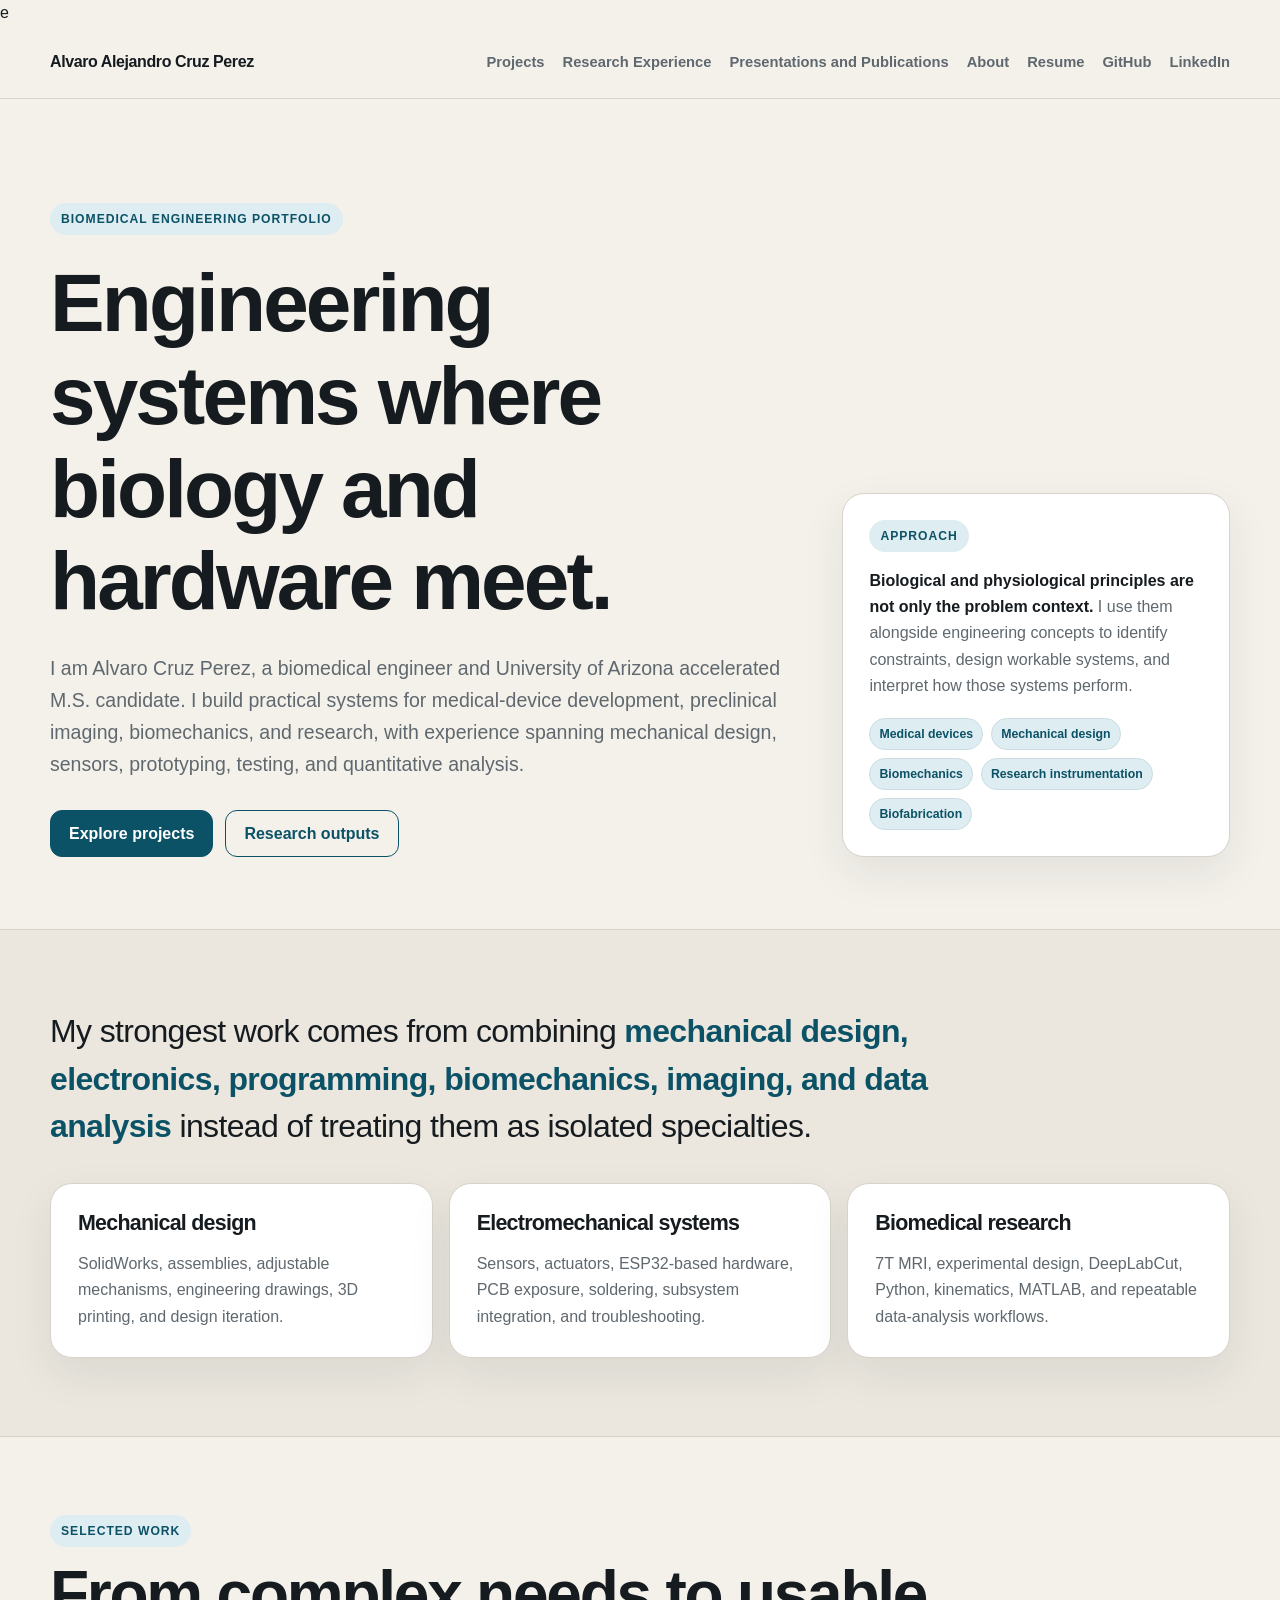
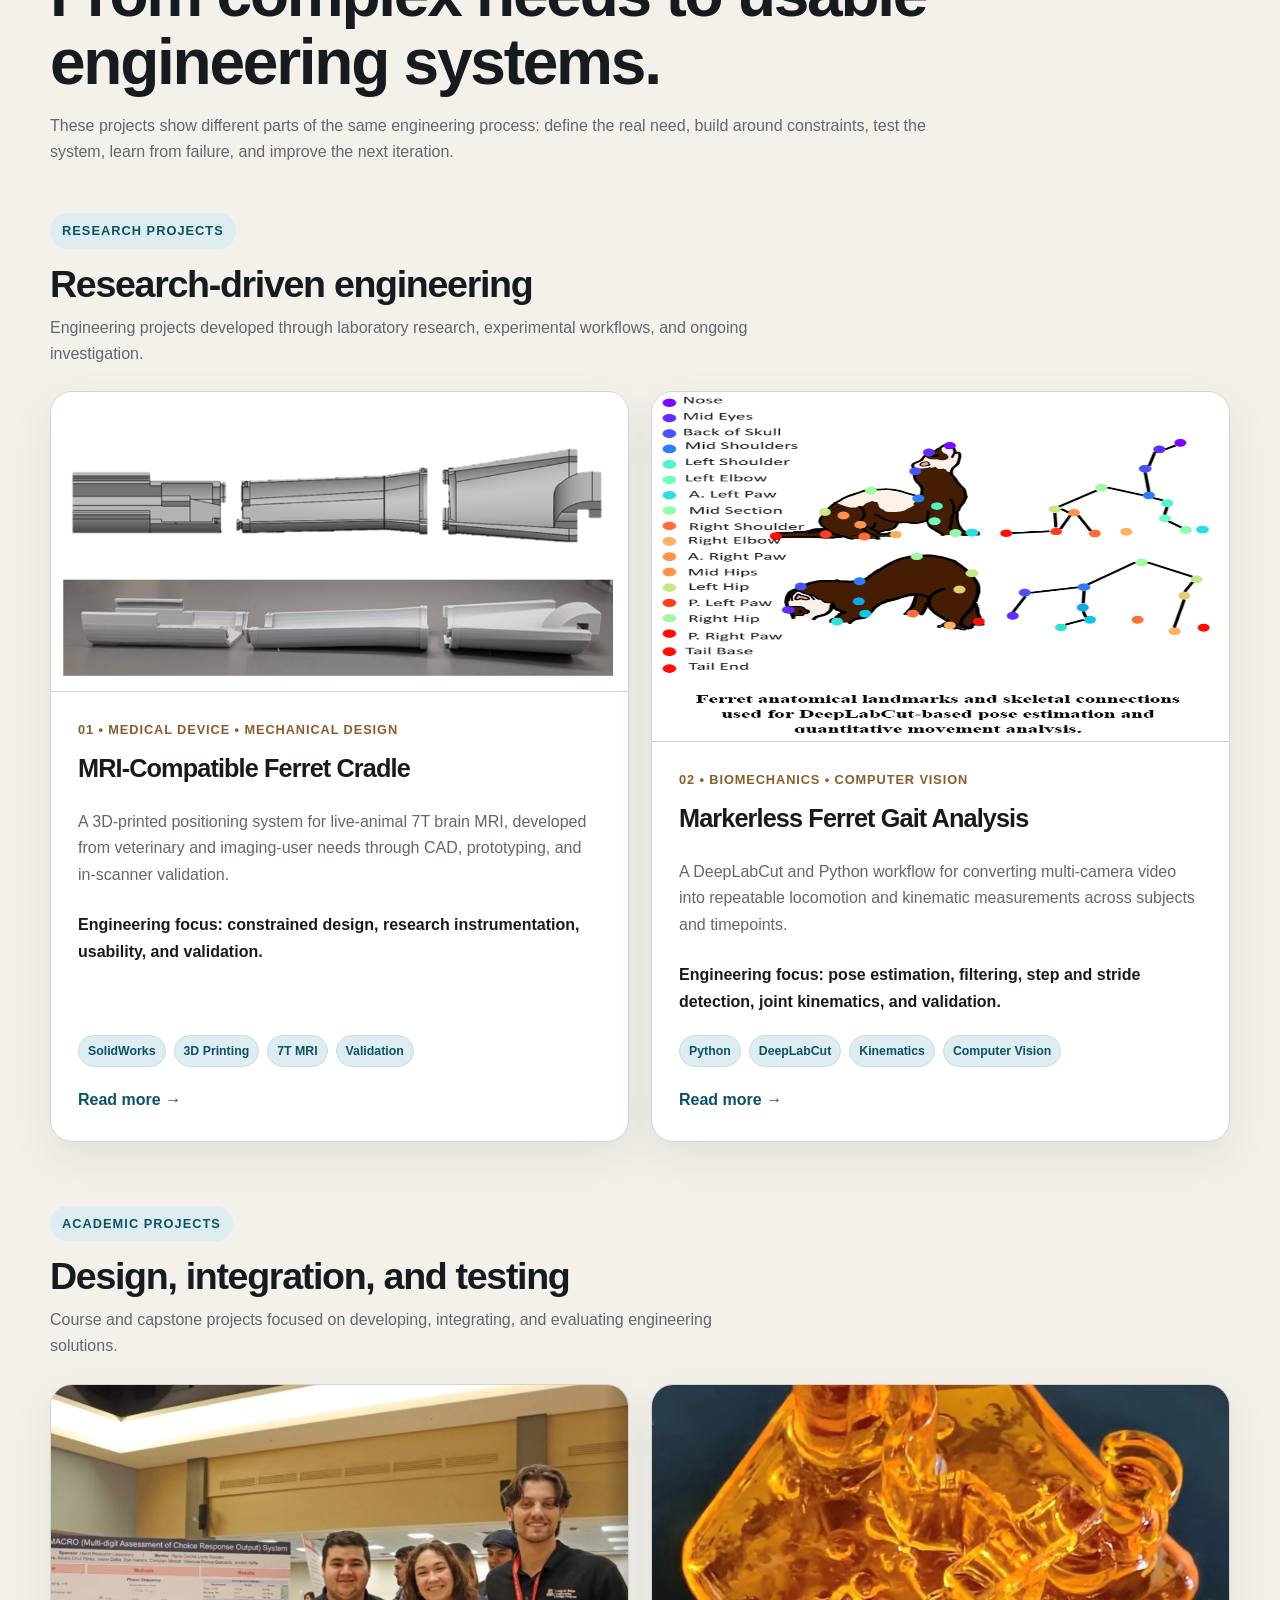
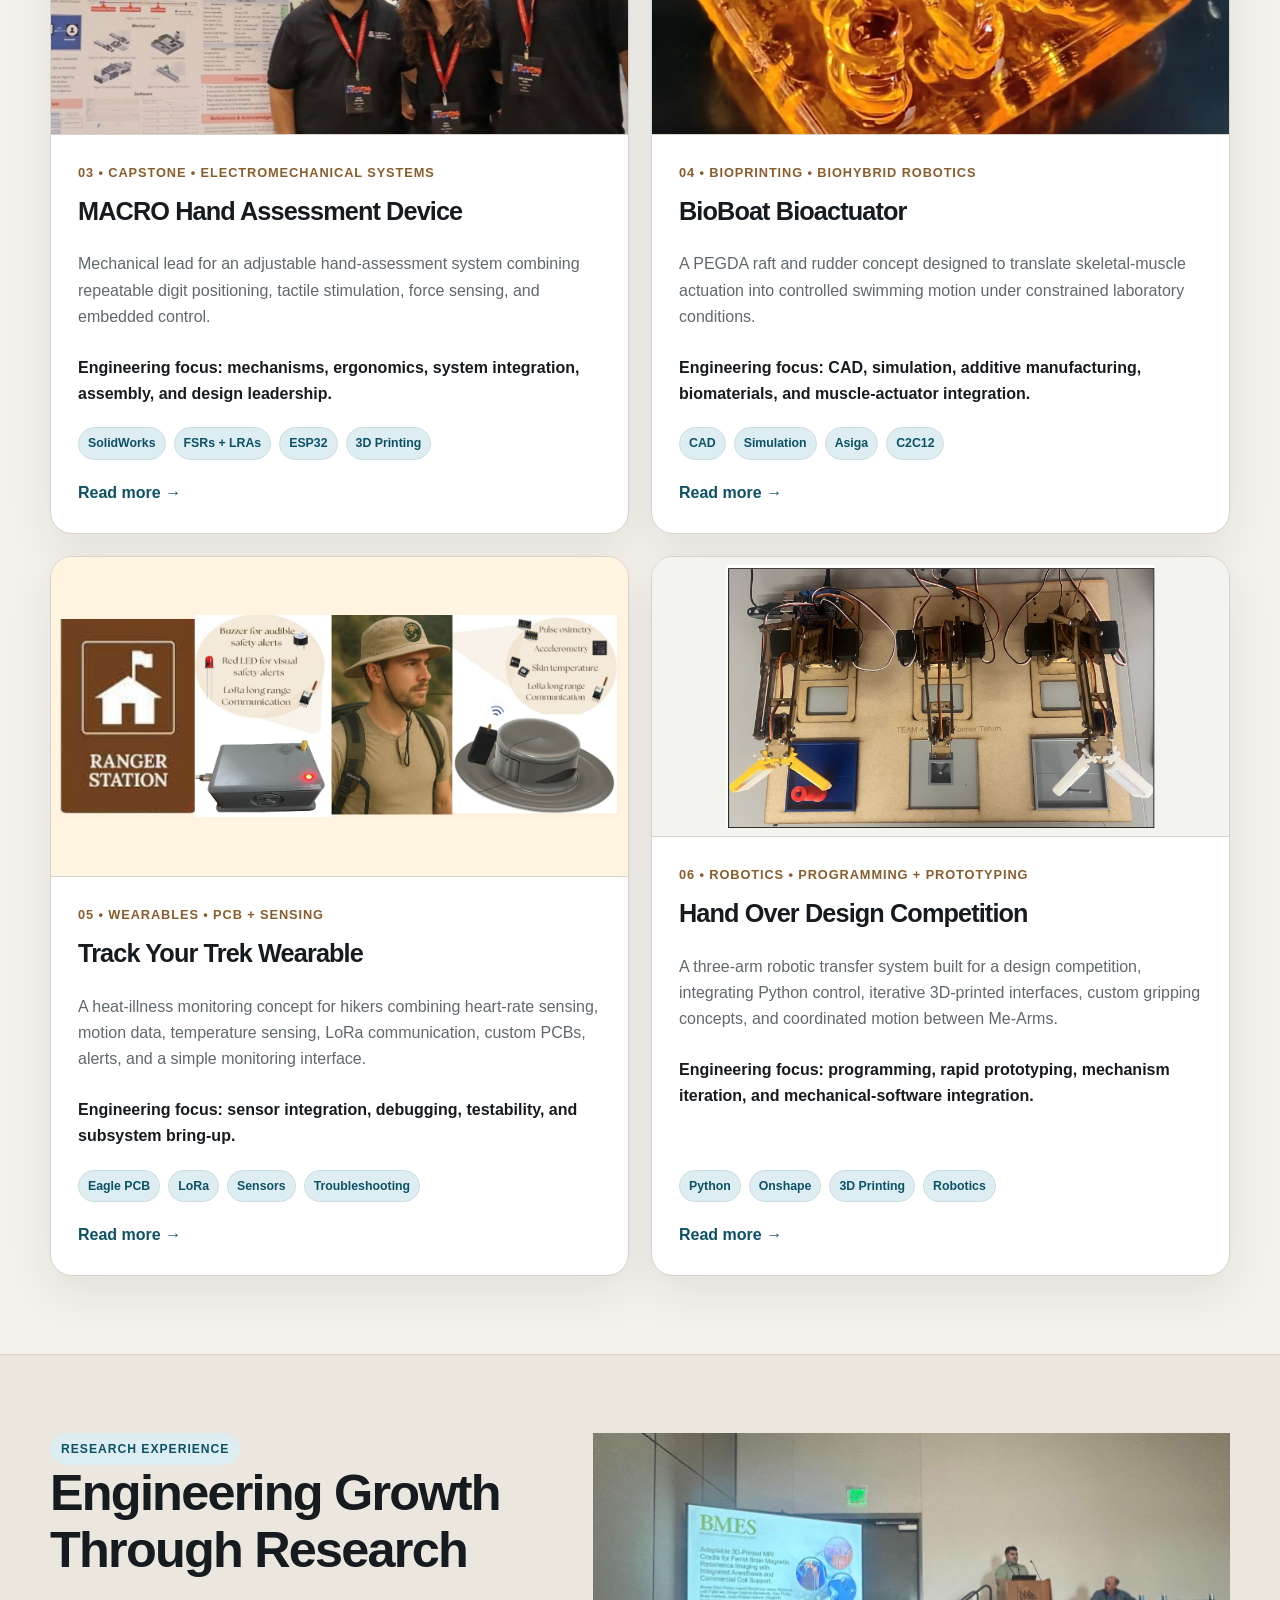
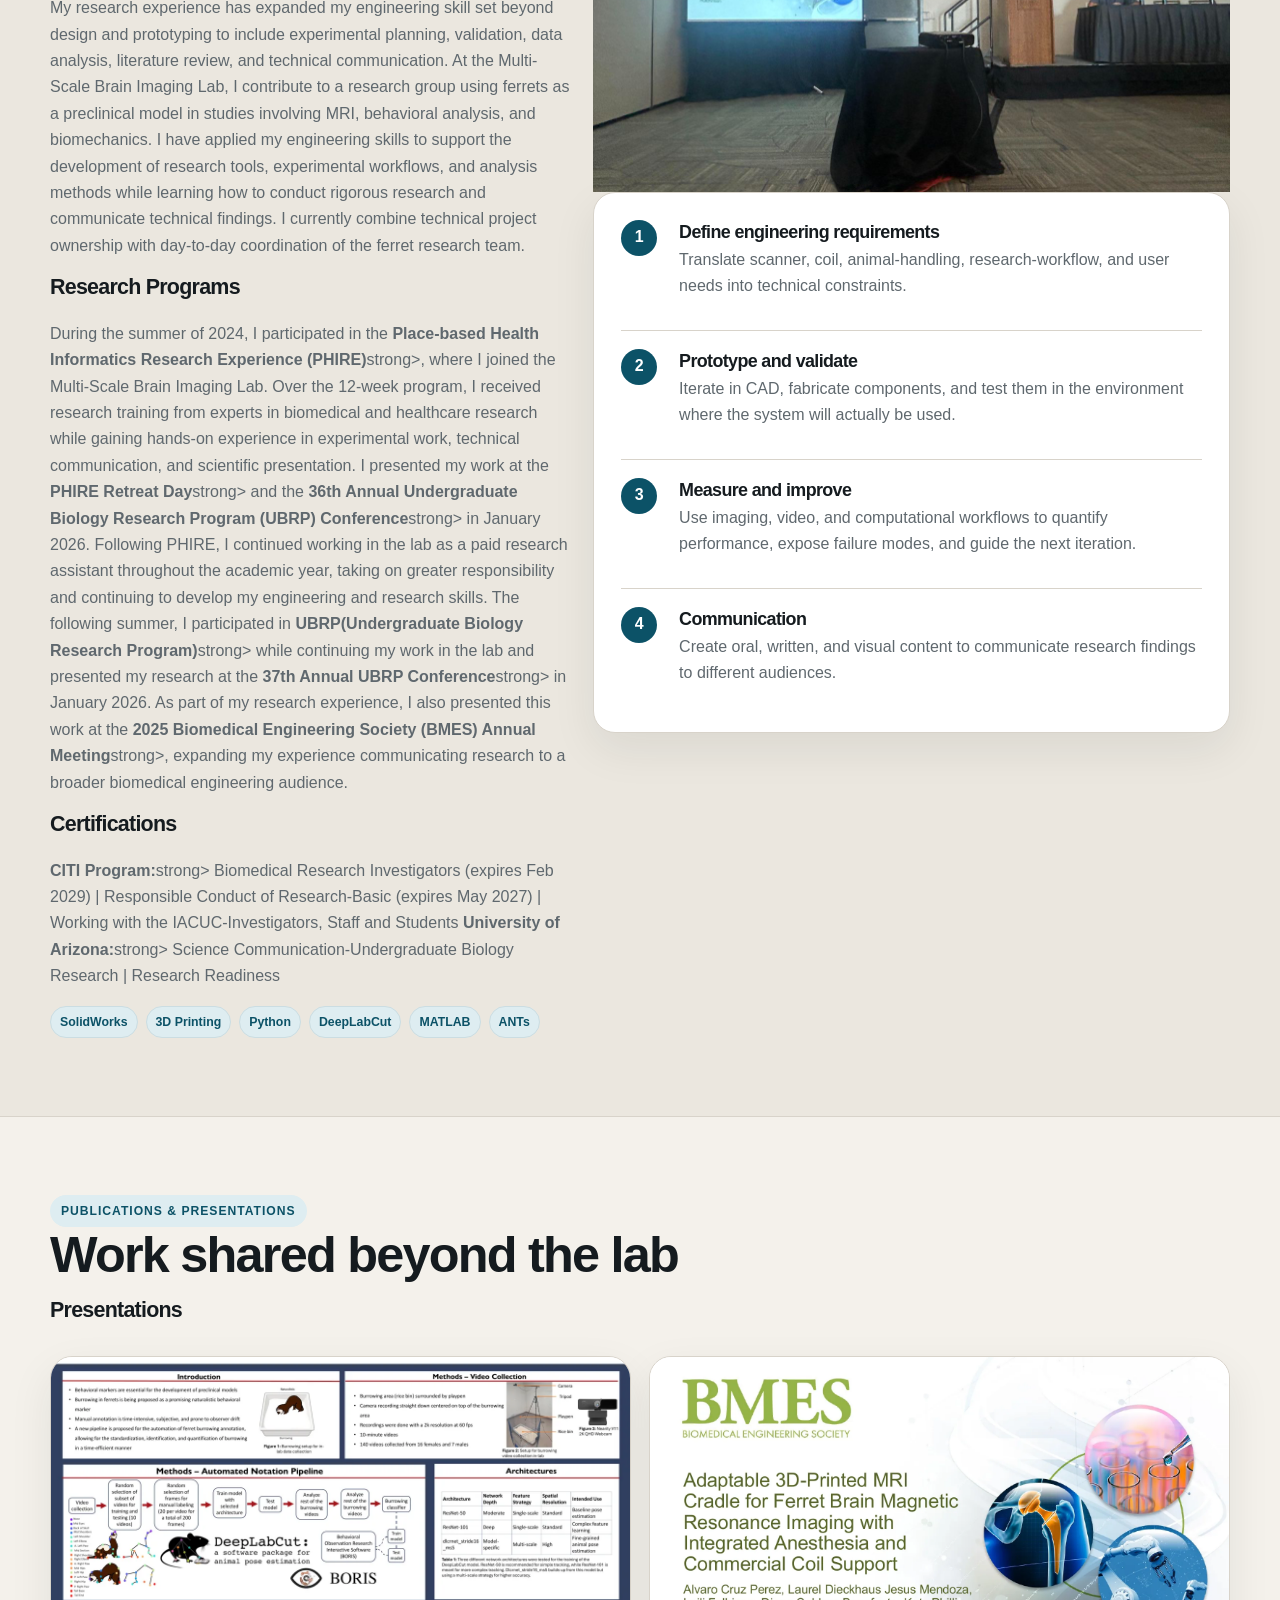
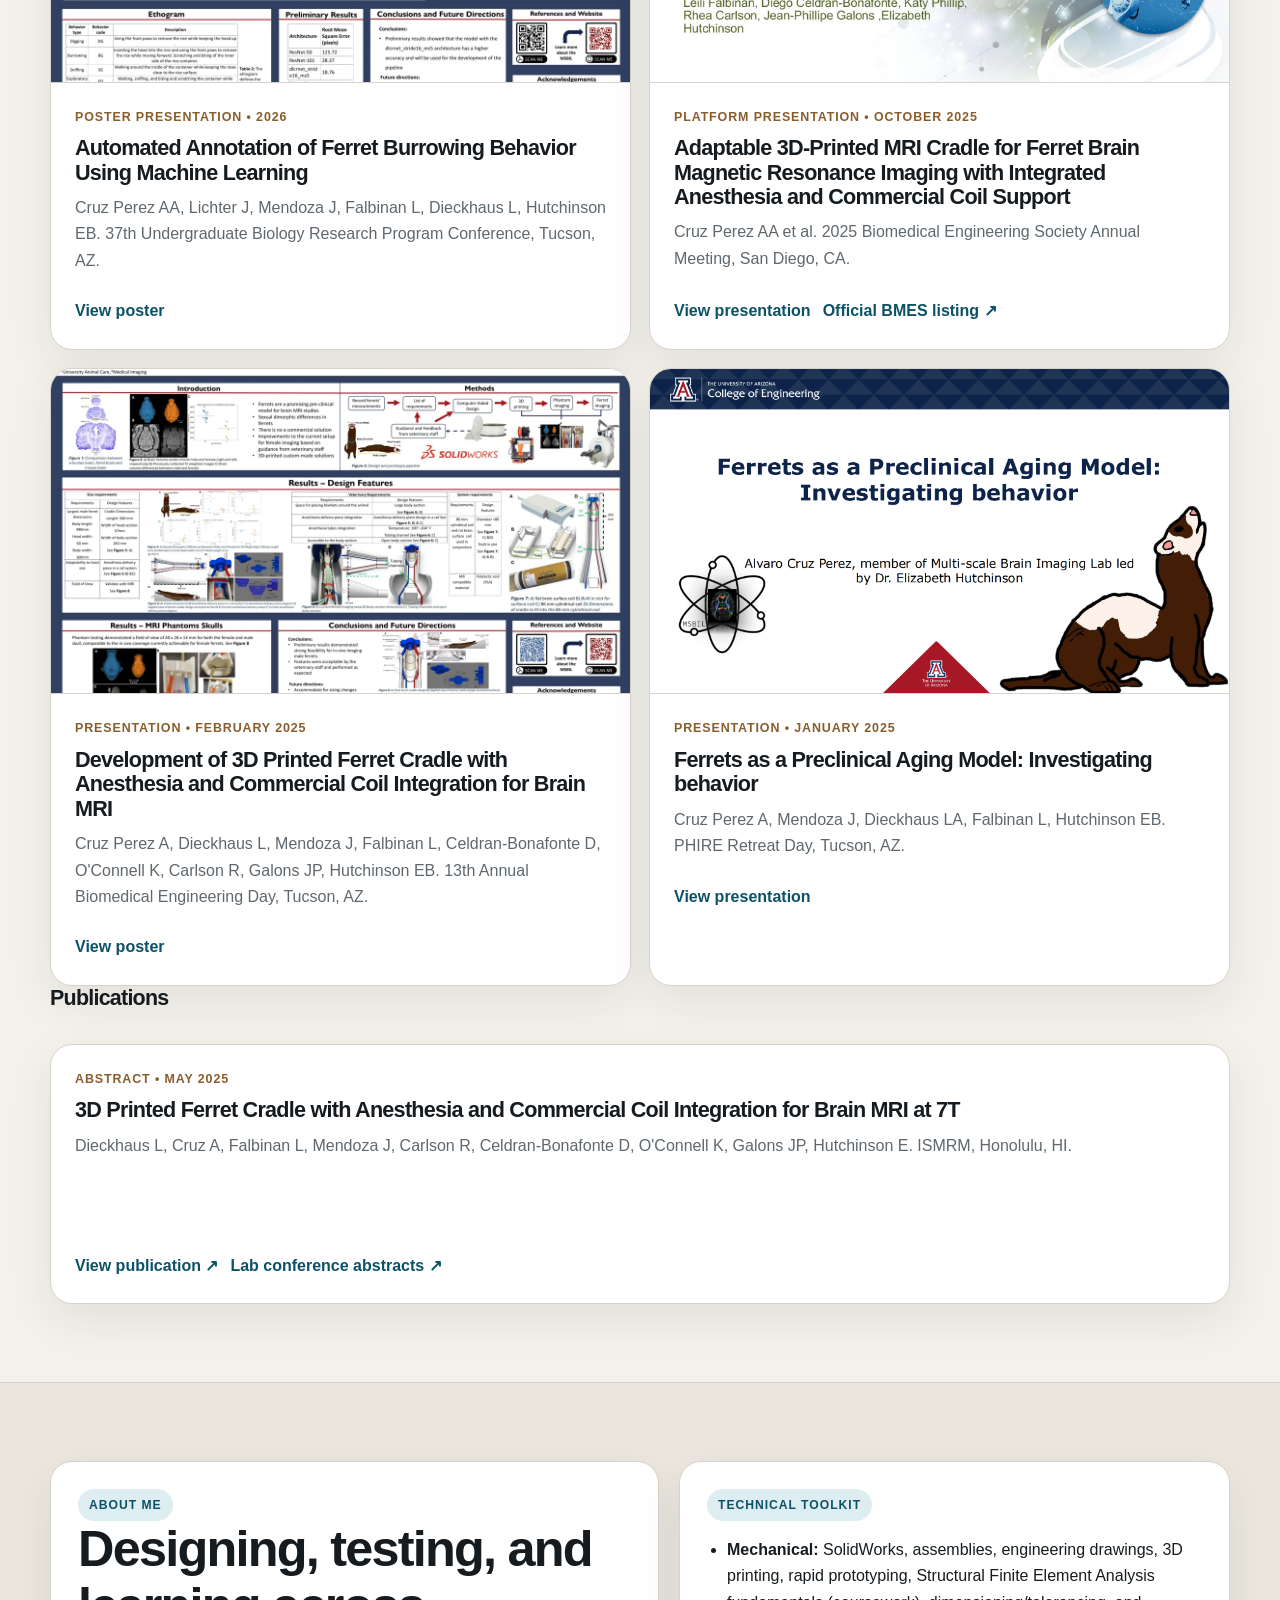
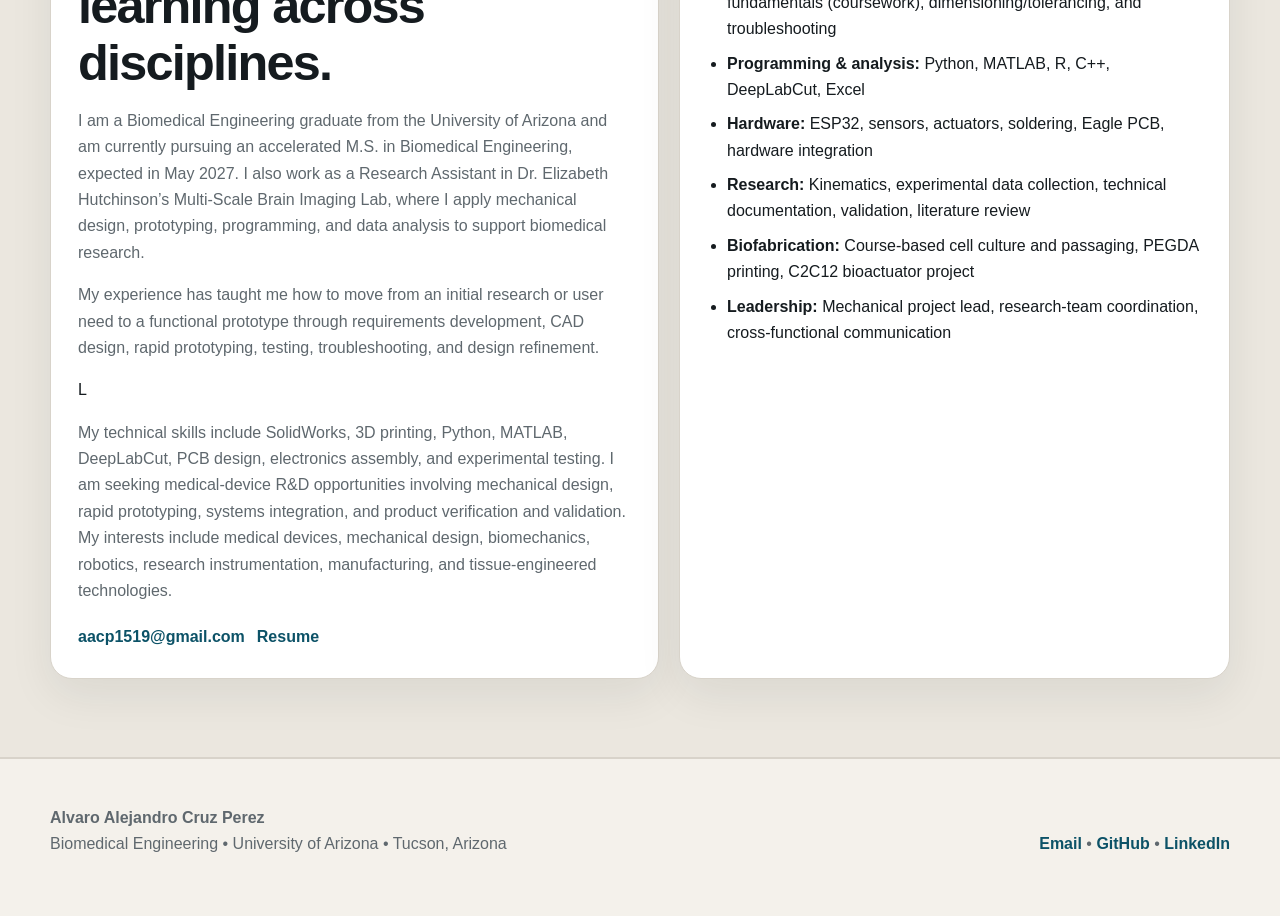
==== index.html @ 89487455 "Update index.html" ====
e<!doctype html>
<html lang="en">
<head>
  <meta charset="utf-8">
  <meta name="viewport" content="width=device-width, initial-scale=1">
  <meta name="description" content="Biomedical engineering portfolio of Alvaro Cruz Perez: medical devices, mechanical design, research instrumentation, biomechanics, prototyping, and quantitative analysis.">
  <title>Alvaro Alejandro Cruz Perez | Biomedical Engineering Portfolio</title>
  <link rel="stylesheet" href="assets/styles.css">
</head>
<body>
<header class="site-header">
  <nav class="container nav" aria-label="Primary navigation">
    <a class="brand" href="#top">Alvaro Alejandro Cruz Perez</a>
    <div class="nav-links">
      <a href="#projects">Projects</a>
      <a href="#research">Research Experience</a>
      <a href="#outputs">Presentations and Publications</a>
      <a href="#about">About</a>
      <a href="resume/Alvaro_Cruz_Perez_Resume.pdf">Resume</a>
      <a href="https://github.com/AlvaroCruz15" target="_blank" rel="noopener">GitHub</a>
      <a href="https://www.linkedin.com/in/alvaro-cruz-perez-540413274/" target="_blank" rel="noopener">LinkedIn</a>
    </div>
  </nav>
</header>

<main id="top">
<section class="hero">
  <div class="container hero-grid">
    <div>
      <span class="eyebrow">Biomedical Engineering Portfolio</span>
      <h1>Engineering systems where biology and hardware meet.</h1>
      <p class="hero-copy">
        I am Alvaro Cruz Perez, a biomedical engineer and University of Arizona accelerated M.S. candidate.
        I build practical systems for medical-device development, preclinical imaging, biomechanics, and research,
        with experience spanning mechanical design, sensors, prototyping, testing, and quantitative analysis.
      </p>
      <div class="actions">
        <a class="button" href="#projects">Explore projects</a>
        <a class="button secondary" href="#outputs">Research outputs</a>
      </div>
    </div>
    <aside class="hero-panel" aria-label="Current engineering focus">
      <span class="eyebrow">Approach</span>
      <p style="margin-top:16px">
        <strong>Biological and physiological principles are not only the problem context.</strong>
        I use them alongside engineering concepts to identify constraints, design workable systems, and interpret how those systems perform.
      </p>
      <div class="focus-list">
        <span class="tag">Medical devices</span>
        <span class="tag">Mechanical design</span>
        <span class="tag">Biomechanics</span>
        <span class="tag">Research instrumentation</span>
        <span class="tag">Biofabrication</span>
      </div>
    </aside>
  </div>
</section>

<section class="section alt">
  <div class="container">
    <p class="statement">
      My strongest work comes from combining <strong>mechanical design, electronics, programming, biomechanics, imaging, and data analysis</strong>
      instead of treating them as isolated specialties.
    </p>
    <div class="capability-grid">
      <article class="card capability">
        <h3>Mechanical design</h3>
        <p>SolidWorks, assemblies, adjustable mechanisms, engineering drawings, 3D printing, and design iteration.</p>
      </article>
      <article class="card capability">
        <h3>Electromechanical systems</h3>
        <p>Sensors, actuators, ESP32-based hardware, PCB exposure, soldering, subsystem integration, and troubleshooting.</p>
      </article>
      <article class="card capability">
        <h3>Biomedical research</h3>
        <p>7T MRI, experimental design, DeepLabCut, Python, kinematics, MATLAB, and repeatable data-analysis workflows.</p>
      </article>
    </div>
  </div>
</section>

<section class="section" id="projects">
  <div class="container">
    <div class="section-head projects-section-head">
      <span class="eyebrow">Selected Work</span>
      <h2 class="projects-main-title">From complex needs to usable engineering systems.</h2>
      <p>
        These projects show different parts of the same engineering process: define the real need, build around constraints,
        test the system, learn from failure, and improve the next iteration.
      </p>
    </div>

    <!-- RESEARCH PROJECTS -->
    <div class="project-group-heading">
      <span class="eyebrow">Research Projects</span>
      <h3>Research-driven engineering</h3>
      <p>Engineering projects developed through laboratory research, experimental workflows, and ongoing investigation.</p>
    </div>

    <div class="project-grid">
      <article class="card project-card project-card-visual">
        <div class="project-visual cradle-visual">
          <img src="assets/images/cradle-main.png" alt="MRI-compatible ferret cradle research poster" loading="lazy">
        </div>
        <div class="project-card-body">
          <div class="project-number">01 • Medical device • Mechanical design</div>
          <h3>MRI-Compatible Ferret Cradle</h3>
          <p>A 3D-printed positioning system for live-animal 7T brain MRI, developed from veterinary and imaging-user needs through CAD, prototyping, and in-scanner validation.</p>
          <p class="lesson">Engineering focus: constrained design, research instrumentation, usability, and validation.</p>
          <div class="tags"><span class="tag">SolidWorks</span><span class="tag">3D Printing</span><span class="tag">7T MRI</span><span class="tag">Validation</span></div>
          <a class="card-link" href="projects/cradle.html">Read more →</a>
        </div>
      </article>

      <article class="card project-card project-card-visual">
        <div class="project-visual gait-visual">
          <img src="assets/images/MAKERLESS.png" alt="MRI-compatible ferret cradle research poster" loading="lazy">
        </div>
        <div class="project-card-body">
          <div class="project-number">02 • Biomechanics • Computer vision</div>
          <h3>Markerless Ferret Gait Analysis</h3>
          <p>A DeepLabCut and Python workflow for converting multi-camera video into repeatable locomotion and kinematic measurements across subjects and timepoints.</p>
          <p class="lesson">Engineering focus: pose estimation, filtering, step and stride detection, joint kinematics, and validation.</p>
          <div class="tags"><span class="tag">Python</span><span class="tag">DeepLabCut</span><span class="tag">Kinematics</span><span class="tag">Computer Vision</span></div>
          <a class="card-link" href="projects/gait.html">Read more →</a>
        </div>
      </article>
    </div>

    <!-- ACADEMIC PROJECTS -->
    <div class="project-group-heading academic-heading">
      <span class="eyebrow">Academic Projects</span>
      <h3>Design, integration, and testing</h3>
      <p>Course and capstone projects focused on developing, integrating, and evaluating engineering solutions.</p>
    </div>

    <div class="project-grid">
      <article class="card project-card project-card-visual">
        <div class="project-visual macro-visual">
          <img src="assets/images/macro.png" alt="MRI-compatible ferret cradle research poster" loading="lazy">
        </div>
        <div class="project-card-body">
          <div class="project-number">03 • Capstone • Electromechanical systems</div>
          <h3>MACRO Hand Assessment Device</h3>
          <p>Mechanical lead for an adjustable hand-assessment system combining repeatable digit positioning, tactile stimulation, force sensing, and embedded control.</p>
          <p class="lesson">Engineering focus: mechanisms, ergonomics, system integration, assembly, and design leadership.</p>
          <div class="tags"><span class="tag">SolidWorks</span><span class="tag">FSRs + LRAs</span><span class="tag">ESP32</span><span class="tag">3D Printing</span></div>
          <a class="card-link" href="projects/macro.html">Read more →</a>
        </div>
      </article>

      <article class="card project-card project-card-visual">
        <div class="project-visual bioboat-visual">
          <img src="assets/images/bioboat-prototype.webp" alt="BioBoat bioactuator prototype" loading="lazy">
        </div>
        <div class="project-card-body">
          <div class="project-number">04 • Bioprinting • Biohybrid robotics</div>
          <h3>BioBoat Bioactuator</h3>
          <p>A PEGDA raft and rudder concept designed to translate skeletal-muscle actuation into controlled swimming motion under constrained laboratory conditions.</p>
          <p class="lesson">Engineering focus: CAD, simulation, additive manufacturing, biomaterials, and muscle-actuator integration.</p>
          <div class="tags"><span class="tag">CAD</span><span class="tag">Simulation</span><span class="tag">Asiga</span><span class="tag">C2C12</span></div>
          <a class="card-link" href="projects/bioboat.html">Read more →</a>
        </div>
      </article>

      <article class="card project-card project-card-visual">
        <div class="project-visual wearable-visual">
          <img src="assets/images/wearable-system.png" alt="Track Your Trek wearable monitoring system" loading="lazy">
        </div>
        <div class="project-card-body">
          <div class="project-number">05 • Wearables • PCB + sensing</div>
          <h3>Track Your Trek Wearable</h3>
          <p>A heat-illness monitoring concept for hikers combining heart-rate sensing, motion data, temperature sensing, LoRa communication, custom PCBs, alerts, and a simple monitoring interface.</p>
          <p class="lesson">Engineering focus: sensor integration, debugging, testability, and subsystem bring-up.</p>
          <div class="tags"><span class="tag">Eagle PCB</span><span class="tag">LoRa</span><span class="tag">Sensors</span><span class="tag">Troubleshooting</span></div>
          <a class="card-link" href="projects/wearable.html">Read more →</a>
        </div>
      </article>

      <article class="card project-card project-card-visual">
        <div class="project-visual handover-visual">
          <img src="assets/images/handover-system.png" alt="Hand Over three-arm robotic transfer system" loading="lazy">
        </div>
        <div class="project-card-body">
          <div class="project-number">06 • Robotics • Programming + prototyping</div>
          <h3>Hand Over Design Competition</h3>
          <p>A three-arm robotic transfer system built for a design competition, integrating Python control, iterative 3D-printed interfaces, custom gripping concepts, and coordinated motion between Me-Arms.</p>
          <p class="lesson">Engineering focus: programming, rapid prototyping, mechanism iteration, and mechanical-software integration.</p>
          <div class="tags"><span class="tag">Python</span><span class="tag">Onshape</span><span class="tag">3D Printing</span><span class="tag">Robotics</span></div>
          <a class="card-link" href="projects/handover.html">Read more →</a>
        </div>
      </article>
    </div>
  </div>
</section>

<section class="section alt" id="research">
  <div class="container research-overview">
    <div class="section-head" style="margin-bottom:0">
      <span class="eyebrow">Research Experience</span>
      <h2>Engineering Growth Through Research</h2>
      <p>
       My research experience has expanded my engineering skill set beyond design and prototyping to include experimental planning, 
        validation, data analysis, literature review, and technical communication. At the Multi-Scale Brain 
        Imaging Lab, I contribute to a research group using ferrets as a preclinical model in studies involving MRI, behavioral 
        analysis, and biomechanics. I have applied my engineering skills to support the development of research tools, experimental 
        workflows, and analysis methods while learning how to conduct rigorous research and communicate technical findings. I currently 
        combine technical project ownership with day-to-day coordination of the ferret research team.
      </p>
      <h3>Research Programs</h3>
      <p>
      During the summer of 2024, I participated in the <strong>Place-based Health Informatics Research Experience (PHIRE)</strong>strong>, where I joined the 
      Multi-Scale Brain Imaging Lab. Over the 12-week program, I received research training from experts in biomedical and healthcare 
      research while gaining hands-on experience in experimental work, technical communication, and scientific presentation. I presented 
      my work at the <strong>PHIRE Retreat Day</strong>strong> and the <strong>36th Annual Undergraduate Biology Research Program (UBRP) Conference</strong>strong> in January 2026.

      Following PHIRE, I continued working in the lab as a paid research assistant throughout the academic year, taking on greater responsibility 
      and continuing to develop my engineering and research skills. The following summer, I participated in <strong>UBRP(Undergraduate Biology Research Program)</strong>strong> while continuing my work in the 
      lab and presented my research at the <strong>37th Annual UBRP Conference</strong>strong> in January 2026. 
        
      As part of my research experience, I also presented this work at the <strong>2025 Biomedical Engineering Society (BMES) Annual Meeting</strong>strong>, expanding my 
      experience communicating research to a broader biomedical engineering audience.
      </p>
      <h3>Certifications</h3>
      <p>
      <strong>CITI Program:</strong>strong> Biomedical Research Investigators (expires Feb 2029) | Responsible Conduct of Research-Basic (expires May 2027) | Working with the IACUC-Investigators, Staff and Students
      <strong>University of Arizona:</strong>strong> Science Communication-Undergraduate Biology Research | Research Readiness
      </p>
      <div class="tags">
        <span class="tag">SolidWorks</span><span class="tag">3D Printing</span><span class="tag">Python</span>
        <span class="tag">DeepLabCut</span><span class="tag">MATLAB</span><span class="tag">ANTs</span>
      </div>
    </div>
  
    <div class="research-right">

  <div class="research-photo">
    <img src="assets/images/bmes.jpg"
         alt="Presenting research from the Multi-Scale Brain Imaging Lab">
  </div>

  <div class="card research-steps">
    <div class="step">
      <div class="step-number">1</div>
      <div>
        <h3>Define engineering requirements</h3>
        <p>Translate scanner, coil, animal-handling, research-workflow, and user needs into technical constraints.</p>
      </div>
    </div>

    <div class="step">
      <div class="step-number">2</div>
      <div>
        <h3>Prototype and validate</h3>
        <p>Iterate in CAD, fabricate components, and test them in the environment where the system will actually be used.</p>
      </div>
    </div>

    <div class="step">
      <div class="step-number">3</div>
      <div>
        <h3>Measure and improve</h3>
        <p>Use imaging, video, and computational workflows to quantify performance, expose failure modes, and guide the next iteration.</p>
      </div>
    </div>

    <div class="step">
      <div class="step-number">4</div>
      <div>
        <h3>Communication</h3>
        <p>Create oral, written, and visual content to communicate research findings to different audiences.</p>
      </div>
    </div>
  </div>

</div>
</section>

<section class="section" id="outputs">
  <div class="container">
    <div class="section-head">
      <span class="eyebrow">Publications & Presentations</span>
      <h2>Work shared beyond the lab</h2>
      <h3>Presentations</h3>
    </div>

    <div class="output-grid">
      <article class="card output-card">
        <div class="output-image"><img src="assets/images/burrowing-poster-2026.webp" alt="Preview of the Automated Annotation of Ferret Burrowing Behavior Using Machine Learning poster" loading="lazy"></div>
        <div class="output-body">
          <div class="output-meta">Poster Presentation • 2026</div>
          <h3>Automated Annotation of Ferret Burrowing Behavior Using Machine Learning</h3>
          <p>Cruz Perez AA, Lichter J, Mendoza J, Falbinan L, Dieckhaus L, Hutchinson EB. 37th Undergraduate Biology Research Program Conference, Tucson, AZ.</p>
          <div class="output-links"><a href="research/Poster_UBRP_2026_Automated_Burrowing.pdf">View poster</a></div>
        </div>
      </article>

      <article class="card output-card">
        <div class="output-image"><img src="assets/images/bmes-title-2025.webp" alt="Title slide for the BMES 2025 MRI cradle presentation" loading="lazy"></div>
        <div class="output-body">
          <div class="output-meta">Platform Presentation • October 2025</div>
          <h3>Adaptable 3D-Printed MRI Cradle for Ferret Brain Magnetic Resonance Imaging with Integrated Anesthesia and Commercial Coil Support</h3>
          <p>Cruz Perez AA et al. 2025 Biomedical Engineering Society Annual Meeting, San Diego, CA.</p>
          <div class="output-links">
            <a href="research/BMES_2025_Ferret_Cradle_Presentation.pdf">View presentation</a>
            <a href="https://2025bmes.eventscribe.net/fsPopup.asp?PresentationID=1701368&efp=UkNBU1VWWlQyMDI3NQ&mode=presInfo" target="_blank" rel="noopener">Official BMES listing ↗</a>
          </div>
        </div>
      </article>

      <article class="card output-card">
        <div class="output-image"><img src="assets/images/cradle-poster-2025.webp" alt="Preview of the 2025 ferret MRI cradle research poster" loading="lazy"></div>
        <div class="output-body">
          <div class="output-meta">Presentation • February 2025</div>
          <h3>Development of 3D Printed Ferret Cradle with Anesthesia and Commercial Coil Integration for Brain MRI</h3>
          <p>Cruz Perez A, Dieckhaus L, Mendoza J, Falbinan L, Celdran-Bonafonte D, O'Connell K, Carlson R, Galons JP, Hutchinson EB. 13th Annual Biomedical Engineering Day, Tucson, AZ.</p>
          <div class="output-links"><a href="research/Poster_2025_Ferret_Cradle.pdf">View poster</a></div>
        </div>
      </article>

      <article class="card output-card text-only">
        <div class="output-image"><img src="assets/images/phire-retreat-day.png" alt="Preview of the presentation" loading="lazy"></div>
        <div class="output-body">
          <div>
            <div class="output-meta">Presentation • January 2025</div>
            <h3>Ferrets as a Preclinical Aging Model: Investigating behavior</h3>
            <p>Cruz Perez A, Mendoza J, Dieckhaus LA, Falbinan L, Hutchinson EB. PHIRE Retreat Day, Tucson, AZ.</p>
            <div class="output-links"><a href="research/Alvaro-Cruz-Perez-PHIRE-retreat-presentation.pdf">View presentation</a></div>
          </div>
        </div>
      </article>
    </div>
    <div class="section-head">
      <h3>Publications</h3>
    </div>
    <article class="card output-card text-only">
        <div class="output-body">
          <div>
            <div class="output-meta"> Abstract • May 2025</div>
            <h3>3D Printed Ferret Cradle with Anesthesia and Commercial Coil Integration for Brain MRI at 7T</h3>
            <p>Dieckhaus L, Cruz A, Falbinan L, Mendoza J, Carlson R, Celdran-Bonafonte D, O'Connell K, Galons JP, Hutchinson E. ISMRM, Honolulu, HI.</p>
          </div>
          <div class="output-links">
            <a href="https://archive.ismrm.org/2025/3182.html" target="_blank" rel="noopener">View publication ↗</a>
            <a href="https://msbil.arizona.edu/conference-abstracts" target="_blank" rel="noopener">Lab conference abstracts ↗</a>
          </div>
        </div>
      </article>
  </div>
</section>

<section class="section alt" id="about">
  <div class="container split">
    <div class="card">
      <span class="eyebrow">About Me</span>
      <h2>Designing, testing, and learning across disciplines.</h2>
      <p>
        I am a Biomedical Engineering graduate from the University of Arizona and am currently pursuing an accelerated M.S. in Biomedical Engineering, expected in May 2027. 
        I also work as a Research Assistant in Dr. Elizabeth Hutchinson’s Multi-Scale Brain Imaging Lab, where I apply mechanical design, prototyping, programming, and data 
        analysis to support biomedical research. </p>
       <p>My experience has taught me how to move from an initial research or user need to a functional prototype through requirements development, CAD design, rapid prototyping, 
        testing, troubleshooting, and design refinement.</p>L
      <p>
        My technical skills include SolidWorks, 3D printing, Python, MATLAB, DeepLabCut, PCB design, electronics assembly, and experimental testing. I am seeking medical-device 
        R&D opportunities involving mechanical design, rapid prototyping, systems integration, and product verification and validation.
        
        My interests include medical devices, mechanical design, biomechanics, robotics, research instrumentation, manufacturing, and tissue-engineered technologies.
      </p>
      <div class="inline-links">
        <a href="mailto:aacp1519@gmail.com">aacp1519@gmail.com</a>
        <a href="resume/Alvaro_Cruz_Perez_Resume.pdf">Resume</a>
      </div>
    </div>

    <div class="card">
      <span class="eyebrow">Technical Toolkit</span>
      <ul class="list-clean">
        <li><strong>Mechanical:</strong> SolidWorks, assemblies, engineering drawings, 3D printing, rapid prototyping, 
          Structural Finite Element Analysis fundamentals (coursework), dimensioning/tolerancing, and troubleshooting</li>
        <li><strong>Programming & analysis:</strong> Python, MATLAB, R, C++, DeepLabCut, Excel</li>
        <li><strong>Hardware:</strong> ESP32, sensors, actuators, soldering, Eagle PCB, hardware integration</li>
        <li><strong>Research:</strong> Kinematics, experimental data collection, technical documentation, validation, literature review</li>
        <li><strong>Biofabrication:</strong> Course-based cell culture and passaging, PEGDA printing, C2C12 bioactuator project</li>
        <li><strong>Leadership:</strong> Mechanical project lead, research-team coordination, cross-functional communication</li>
      </ul>
    </div>
  </div>
</section>
</main>

<footer class="footer">
  <div class="container footer-grid">
    <div><strong>Alvaro Alejandro Cruz Perez</strong><br>Biomedical Engineering • University of Arizona • Tucson, Arizona</div>
    <div><a href="mailto:aacp1519@gmail.com">Email</a> • <a href="https://github.com/AlvaroCruz15" target="_blank" rel="noopener">GitHub</a> • <a href="https://www.linkedin.com/in/alvaro-cruz-perez-540413274/" target="_blank" rel="noopener">LinkedIn</a></div>
  </div>
</footer>
</body>
</html>
---- assets/styles.css ----
:root {
  --bg: #f4f1eb;
  --surface: #ffffff;
  --surface-2: #ebe7df;
  --ink: #151b1f;
  --muted: #5f686e;
  --line: #d8d3ca;
  --accent: #0c5267;
  --accent-strong: #083b4b;
  --accent-soft: #deedf1;
  --warm: #8a5d2c;
  --max: 1180px;
  --radius: 22px;
  --shadow: 0 16px 44px rgba(24, 36, 42, 0.08);
}

* { box-sizing: border-box; }
html { scroll-behavior: smooth; }
body {
  margin: 0;
  font-family: Inter, ui-sans-serif, -apple-system, BlinkMacSystemFont, "Segoe UI", sans-serif;
  background: var(--bg);
  color: var(--ink);
  line-height: 1.65;
}
img { max-width: 100%; display: block; }
a { color: inherit; }
.container { width: min(var(--max), calc(100% - 44px)); margin: 0 auto; }

.site-header {
  position: sticky;
  top: 0;
  z-index: 20;
  background: rgba(244, 241, 235, 0.94);
  backdrop-filter: blur(14px);
  border-bottom: 1px solid rgba(216, 211, 202, 0.92);
}
.nav {
  min-height: 72px;
  display: flex;
  justify-content: space-between;
  align-items: center;
  gap: 24px;
}
.brand { font-weight: 900; text-decoration: none; letter-spacing: -0.025em; }
.nav-links { display: flex; gap: 18px; align-items: center; flex-wrap: wrap; }
.nav-links a { text-decoration: none; color: var(--muted); font-size: .92rem; font-weight: 750; }
.nav-links a:hover, .nav-links a:focus-visible { color: var(--accent); }

.hero { padding: 104px 0 72px; }
.hero-grid { display: grid; grid-template-columns: 1.32fr .68fr; gap: 40px; align-items: end; }
.eyebrow {
  display: inline-flex;
  padding: 6px 11px;
  border-radius: 999px;
  background: var(--accent-soft);
  color: var(--accent);
  font-size: .76rem;
  font-weight: 850;
  letter-spacing: .08em;
  text-transform: uppercase;
}
h1, h2, h3 { line-height: 1.13; letter-spacing: -0.035em; margin-top: 0; }
h1 { font-size: clamp(3rem, 6.4vw, 5.35rem); max-width: 970px; margin: 22px 0 24px; }
h2 { font-size: clamp(2rem, 4vw, 3.15rem); margin-bottom: 14px; }
h3 { font-size: 1.34rem; }
.hero-copy { max-width: 850px; font-size: 1.22rem; color: var(--muted); margin: 0 0 30px; }
.actions { display: flex; flex-wrap: wrap; gap: 12px; }
.button {
  display: inline-flex;
  align-items: center;
  justify-content: center;
  min-height: 47px;
  padding: 0 18px;
  border-radius: 12px;
  background: var(--accent);
  border: 1px solid var(--accent);
  color: white;
  text-decoration: none;
  font-weight: 850;
}
.button:hover, .button:focus-visible { background: var(--accent-strong); border-color: var(--accent-strong); }
.button.secondary { background: transparent; color: var(--accent); }
.button.secondary:hover, .button.secondary:focus-visible { background: var(--accent-soft); }

.hero-panel {
  background: var(--surface);
  border: 1px solid var(--line);
  border-radius: var(--radius);
  padding: 26px;
  box-shadow: var(--shadow);
}
.hero-panel p { margin: 0; color: var(--muted); }
.hero-panel strong { color: var(--ink); }
.focus-list { display: flex; flex-wrap: wrap; gap: 8px; margin-top: 18px; }

.section { padding: 78px 0; }
.section.alt { background: var(--surface-2); border-top: 1px solid var(--line); border-bottom: 1px solid var(--line); }
.section-head { max-width: 820px; margin-bottom: 34px; }
.section-head p, .card p { color: var(--muted); }
.statement {
  max-width: 980px;
  font-size: clamp(1.42rem, 2.6vw, 2rem);
  line-height: 1.48;
  letter-spacing: -0.02em;
  margin: 0;
}
.statement strong { color: var(--accent); }

.capability-grid { display: grid; grid-template-columns: repeat(3, 1fr); gap: 16px; margin-top: 32px; }
.capability { border-top: 4px solid var(--accent); }
.capability h3 { margin-bottom: 7px; }
.capability p { margin-bottom: 0; }

.projects-section-head {
  max-width: 900px;
  margin-bottom: 48px;
}

.projects-main-title {
  font-size: clamp(2.7rem, 5vw, 4.1rem);
  line-height: 1.06;
  margin: 14px 0 16px;
}

.project-group-heading {
  max-width: 760px;
  margin: 0 0 24px;
}

.project-group-heading.academic-heading {
  margin-top: 64px;
}

.project-group-heading .eyebrow {
  font-size: .8rem;
  padding: 7px 12px;
}

.project-group-heading h3 {
  font-size: clamp(1.8rem, 3vw, 2.35rem);
  line-height: 1.12;
  margin: 14px 0 10px;
}

.project-group-heading p {
  color: var(--muted);
  margin: 0;
  max-width: 720px;
}

.project-grid {
  display: grid;
  grid-template-columns: repeat(2, minmax(0, 1fr));
  gap: 22px;
  align-items: stretch;
}

.card {
  background: var(--surface);
  border: 1px solid var(--line);
  border-radius: var(--radius);
  padding: 27px;
  box-shadow: var(--shadow);
}

.project-card {
  min-width: 0;
  min-height: 100%;
  display: flex;
  flex-direction: column;
}

.project-card-visual {
  padding: 0;
  overflow: hidden;
}

.project-card-body {
  padding: 27px;
  display: flex;
  flex-direction: column;
  flex: 1;
}

/* Base visual area. Each project below can override height / fit / position. */
.project-visual {
  width: 100%;
  height: 250px;
  overflow: hidden;
  position: relative;
  background: var(--surface-2);
  border-bottom: 1px solid var(--line);
}

.project-visual img {
  width: 100%;
  height: 100%;
  display: block;
}

/* ===== CUSTOM IMAGE CONTROLS =====
   Edit only these blocks when one image needs different sizing.
   height controls the card's image area.
   object-fit: contain = show the whole image.
   object-fit: cover   = fill the area and crop if needed.
   object-position changes which part stays visible when using cover.
*/

.cradle-visual {
  height: 300px;
  background: #ffffff;
}
.cradle-visual img {
  object-fit: contain;
  object-position: center;
  padding: 10px;
}

.bioboat-visual {
  height: 350px;
  background: #eef2f2;
}
.bioboat-visual img {
  object-fit: cover;
  object-position: center;
  padding: 0px;
}

.wearable-visual {
  height: 320px;
  background: #fff4df;
}
.wearable-visual img {
  object-fit: contain;
  object-position: center;
  padding: 8px;
}

.handover-visual {
  height: 280px;
  background: #f3f3f0;
}
.handover-visual img {
  object-fit: contain;
  object-position: center;
  padding: 8px;
}

.project-number {
  font-size: .8rem;
  color: var(--warm);
  font-weight: 900;
  letter-spacing: .07em;
  text-transform: uppercase;
}

.project-card h3 {
  font-size: 1.58rem;
  margin: 14px 0 10px;
}

.project-card .lesson {
  margin-top: 8px;
  margin-bottom: 0;
  font-weight: 700;
  color: var(--ink);
}

.project-card .tags {
  margin-top: auto;
  padding-top: 20px;
  margin-bottom: 20px;
}

.tags {
  display: flex;
  gap: 8px;
  flex-wrap: wrap;
}

.tag {
  padding: 5px 9px;
  border-radius: 999px;
  background: var(--accent-soft);
  color: var(--accent);
  border: 1px solid #cbdde2;
  font-size: .77rem;
  font-weight: 800;
}

.card-link {
  text-decoration: none;
  color: var(--accent);
  font-weight: 900;
}
.card-link:hover, .card-link:focus-visible { text-decoration: underline; }

/* NDA-safe visual for MACRO */
.macro-visual {
  height: 350px;
  display: grid;
  place-items: center;
  background:
    radial-gradient(circle at 20% 20%, rgba(12, 82, 103, .15), transparent 36%),
    linear-gradient(135deg, #edf4f5, #dce8eb);
}
.macro-mark { text-align: center; }
.macro-mark span {
  display: block;
  color: var(--accent);
  font-size: clamp(2.4rem, 5vw, 3.5rem);
  font-weight: 950;
  line-height: 1;
  letter-spacing: -.06em;
}
.macro-mark small {
  display: block;
  margin-top: 11px;
  color: var(--muted);
  font-size: .72rem;
  font-weight: 850;
  letter-spacing: .12em;
  text-transform: uppercase;
}

/* CSS-only visual for gait until a project image is added */
.gait-visual {
  height: 350px;
  background: linear-gradient(135deg, #e6f0f2 0%, #d7e7eb 100%);
}
.gait-graphic { width: 100%; height: 100%; position: relative; overflow: hidden; }
.gait-line {
  position: absolute;
  width: 58%;
  height: 3px;
  left: 21%;
  top: 47%;
  background: var(--accent);
  transform: rotate(-8deg);
  transform-origin: center;
}
.gait-point {
  position: absolute;
  width: 18px;
  height: 18px;
  border-radius: 50%;
  background: var(--accent);
  border: 4px solid rgba(255,255,255,.9);
  box-shadow: 0 3px 10px rgba(8,59,75,.18);
}
.gait-point-1 { left: 21%; top: 51%; }
.gait-point-2 { left: 38%; top: 40%; }
.gait-point-3 { left: 57%; top: 45%; }
.gait-point-4 { left: 75%; top: 31%; }
.gait-label { position: absolute; left: 26px; bottom: 22px; }
.gait-label strong { display: block; color: var(--accent-strong); font-size: 1.1rem; }
.gait-label small { display: block; margin-top: 3px; color: var(--muted); font-weight: 700; }

.research-overview { display: grid; grid-template-columns: .9fr 1.1fr; gap: 22px; align-items: start; }
.research-steps { display: grid; gap: 12px; }
.step {
  display: grid;
  grid-template-columns: 44px 1fr;
  gap: 14px;
  align-items: start;
  padding: 18px 0;
  border-top: 1px solid var(--line);
}
.step:first-child { border-top: 0; padding-top: 0; }
.step-number { width: 36px; height: 36px; border-radius: 50%; display: grid; place-items: center; background: var(--accent); color: #fff; font-weight: 900; }
.step h3 { margin: 2px 0 5px; font-size: 1.12rem; }
.step p { margin: 0; color: var(--muted); }

.output-grid { display: grid; grid-template-columns: repeat(2, minmax(0,1fr)); gap: 18px; }
.output-card { padding: 0; overflow: hidden; display: flex; flex-direction: column; }
.output-image { aspect-ratio: 16 / 9; background: #dfe5e5; border-bottom: 1px solid var(--line); overflow: hidden; }
.output-image img { width: 100%; height: 100%; object-fit: cover; }
.output-body { padding: 24px; display: flex; flex-direction: column; flex: 1; }
.output-meta { color: var(--warm); font-size: .78rem; text-transform: uppercase; font-weight: 900; letter-spacing: .07em; }
.output-body h3 { margin: 9px 0 10px; font-size: 1.35rem; }
.output-body p { margin-top: 0; }
.output-links { display: flex; flex-wrap: wrap; gap: 12px; margin-top: auto; padding-top: 8px; }
.output-links a { color: var(--accent); font-weight: 850; text-decoration: none; }
.output-links a:hover, .output-links a:focus-visible { text-decoration: underline; }
.output-card.text-only { min-height: 260px; }
.output-card.text-only .output-body { justify-content: space-between; }

.split { display: grid; grid-template-columns: 1.05fr .95fr; gap: 20px; }
.list-clean { padding-left: 20px; margin-bottom: 0; }
.list-clean li { margin-bottom: 8px; }
.inline-links { display: flex; flex-wrap: wrap; gap: 12px; margin-top: 20px; }
.inline-links a { color: var(--accent); font-weight: 850; text-decoration: none; }
.inline-links a:hover, .inline-links a:focus-visible { text-decoration: underline; }

.project-hero { padding: 82px 0 42px; }
.project-hero h1 { font-size: clamp(2.7rem, 6vw, 4.7rem); }
.project-hero .hero-copy { max-width: 830px; }
.case-grid { display: grid; grid-template-columns: .72fr 1.28fr; gap: 22px; align-items: start; }
.case-sidebar { position: sticky; top: 94px; }
.case-section {
  background: var(--surface);
  border: 1px solid var(--line);
  border-radius: var(--radius);
  padding: 28px;
  margin-bottom: 18px;
}
.case-section h2 { font-size: 1.62rem; }
.case-section p:last-child { margin-bottom: 0; }
.quote {
  font-size: 1.18rem;
  line-height: 1.55;
  color: var(--accent);
  border-left: 4px solid var(--accent);
  padding-left: 18px;
}
.note {
  padding: 16px 18px;
  border-radius: 12px;
  background: #fff9eb;
  border: 1px solid #eadfb8;
  color: #5f5335;
  font-size: .9rem;
}
.figure-card { margin: 0; }
.figure-card img { border-radius: 14px; border: 1px solid var(--line); background: #fff; width: 100%; }
.figure-card figcaption { margin-top: 9px; color: var(--muted); font-size: .88rem; }
.gallery-grid { display: grid; grid-template-columns: repeat(2, minmax(0,1fr)); gap: 14px; }
.gallery-grid.three { grid-template-columns: repeat(3, minmax(0,1fr)); }
.gallery-grid .figure-card img { height: 230px; object-fit: cover; }
.small { color: var(--muted); font-size: .9rem; }

.footer { padding: 46px 0 58px; border-top: 1px solid var(--line); color: var(--muted); }
.footer-grid { display: flex; justify-content: space-between; gap: 24px; align-items: flex-end; flex-wrap: wrap; }
.footer a { color: var(--accent); font-weight: 750; text-decoration: none; }
.footer a:hover, .footer a:focus-visible { text-decoration: underline; }

@media (max-width: 900px) {
  .hero-grid, .project-grid, .split, .research-overview, .case-grid { grid-template-columns: 1fr; }
  .capability-grid { grid-template-columns: 1fr 1fr; }
  .case-sidebar { position: static; }
}
@media (max-width: 680px) {
  .project-visual { height: 210px; }
  .cradle-visual { height: 245px; }
  .wearable-visual { height: 260px; }
  .handover-visual { height: 230px; }
  .bioboat-visual { height: 230px; }
  .projects-main-title { font-size: 2.55rem; }
  .project-group-heading.academic-heading { margin-top: 52px; }

  .container { width: min(var(--max), calc(100% - 28px)); }
  .nav { padding: 14px 0; align-items: flex-start; }
  .nav-links { justify-content: flex-end; gap: 10px; }
  .nav-links a:nth-child(3), .nav-links a:nth-child(4) { display: none; }
  .hero { padding-top: 66px; }
  .capability-grid, .output-grid, .gallery-grid, .gallery-grid.three { grid-template-columns: 1fr; }
  .gallery-grid .figure-card img { height: auto; }
}
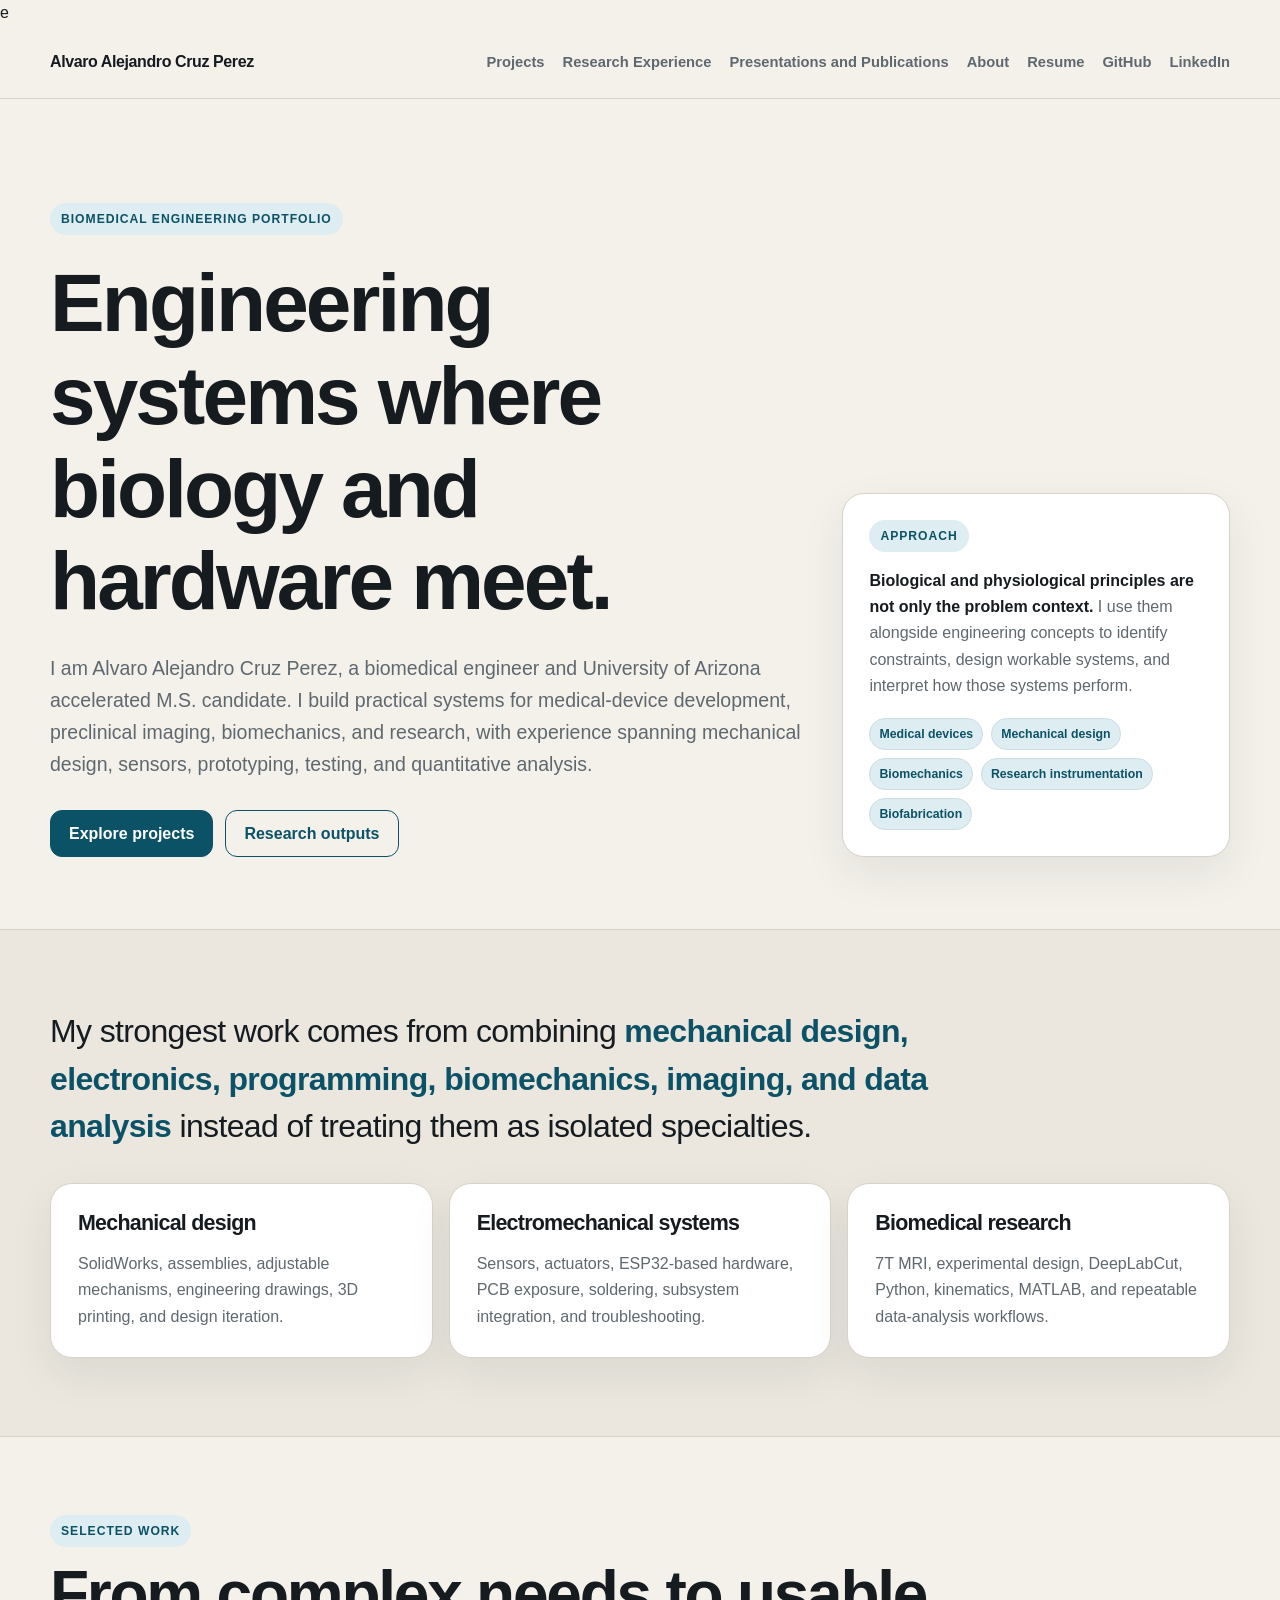
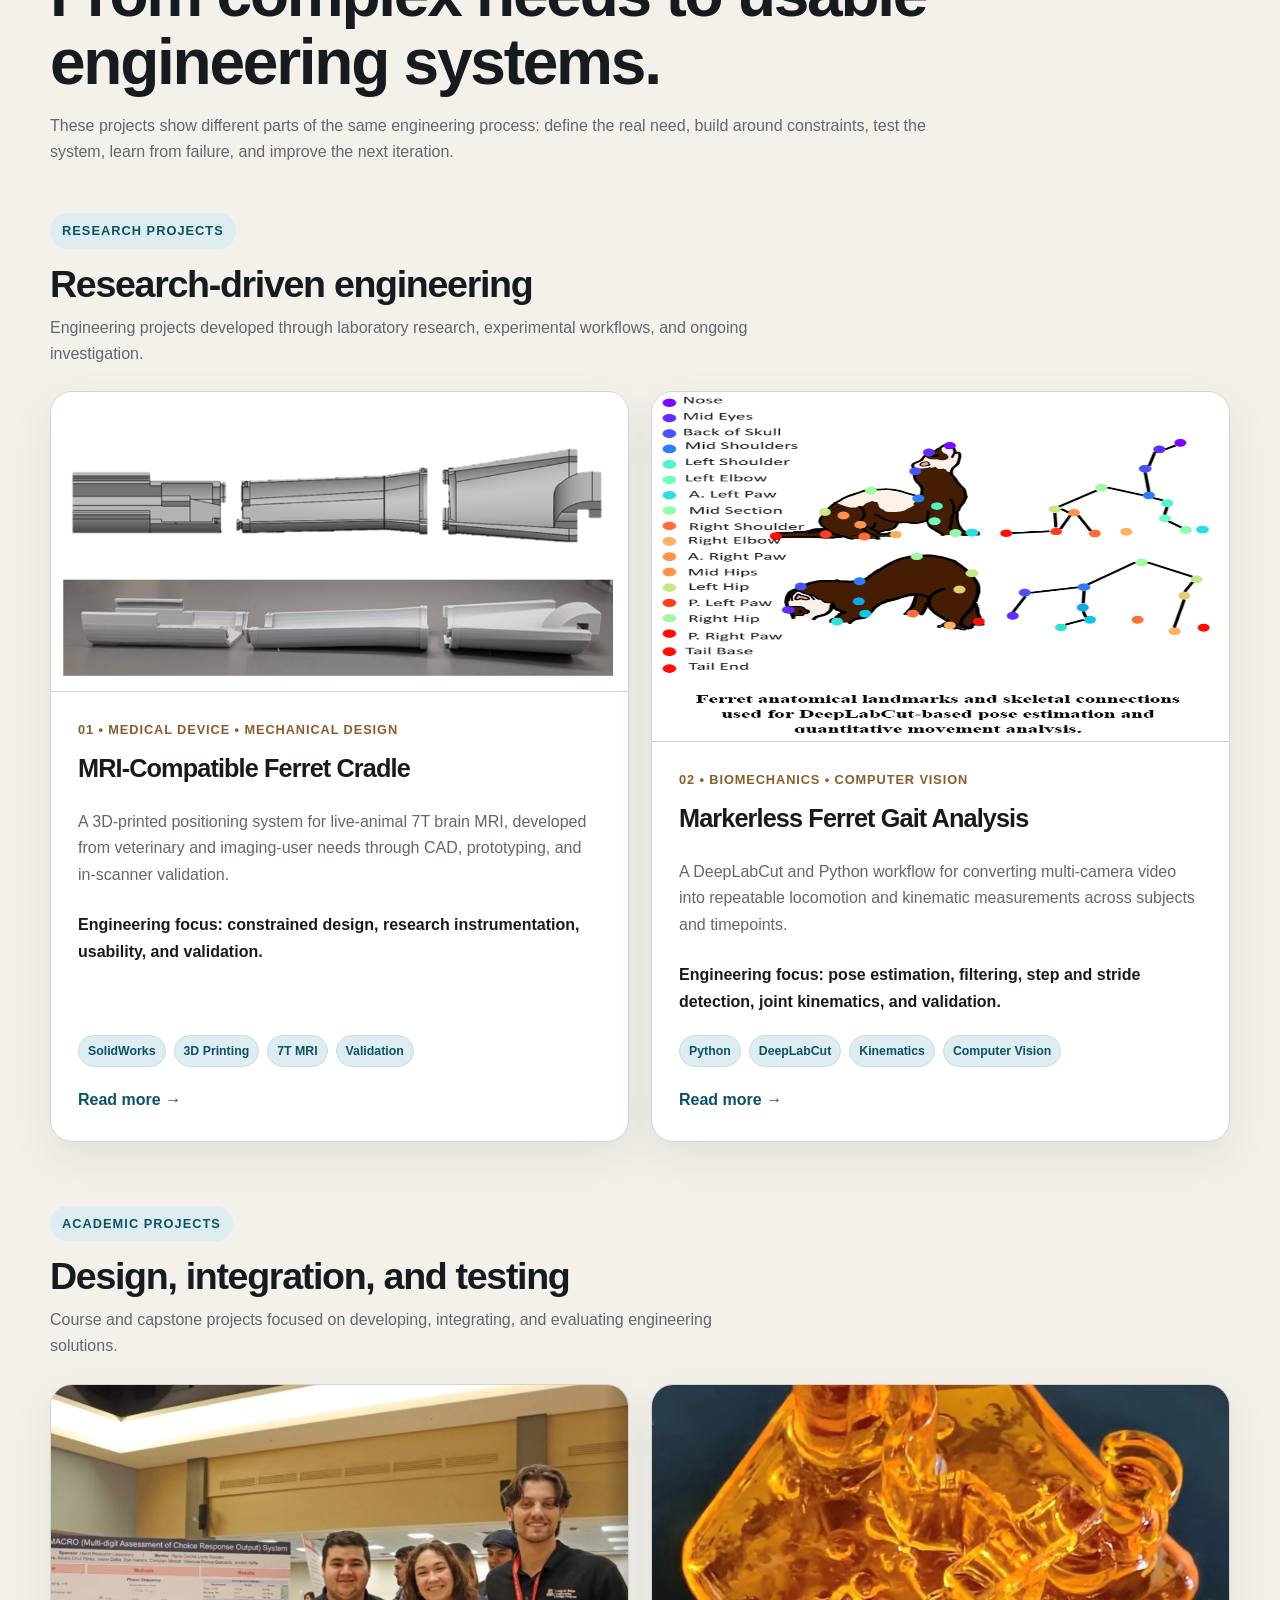
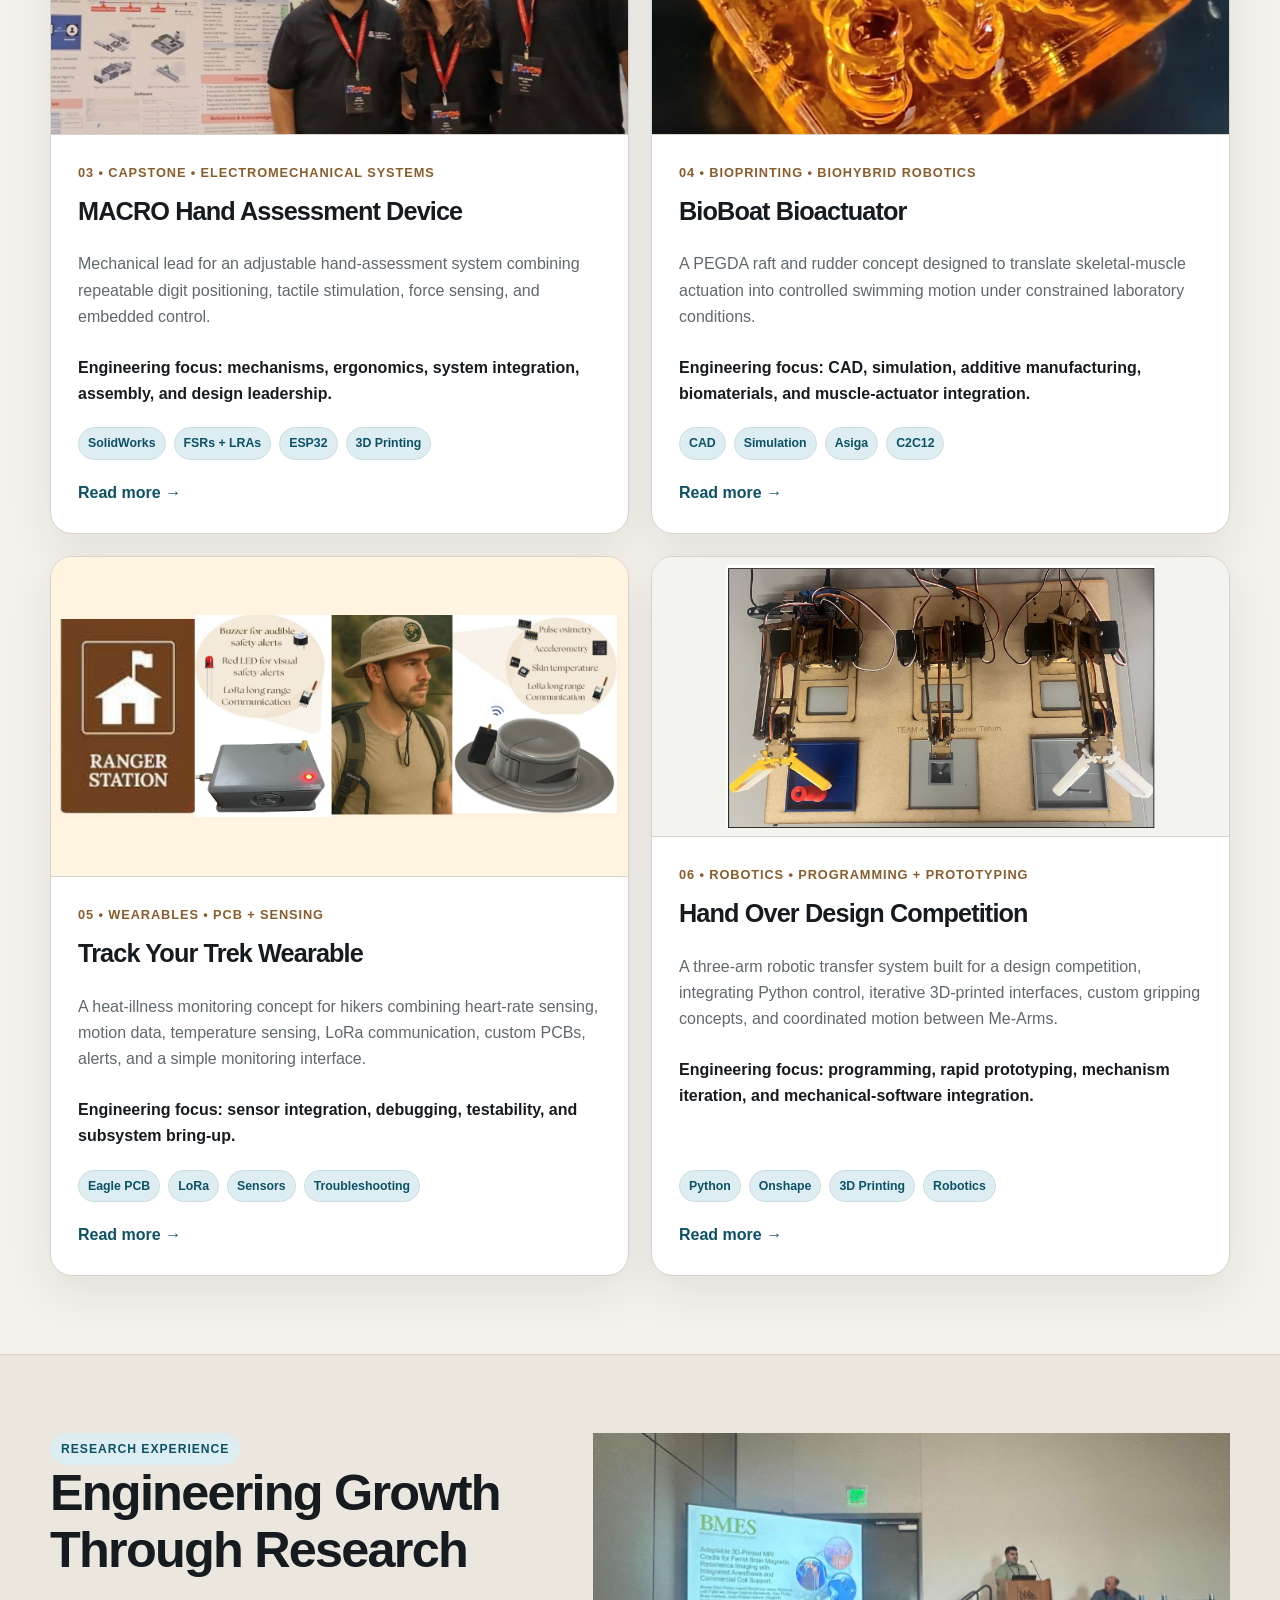
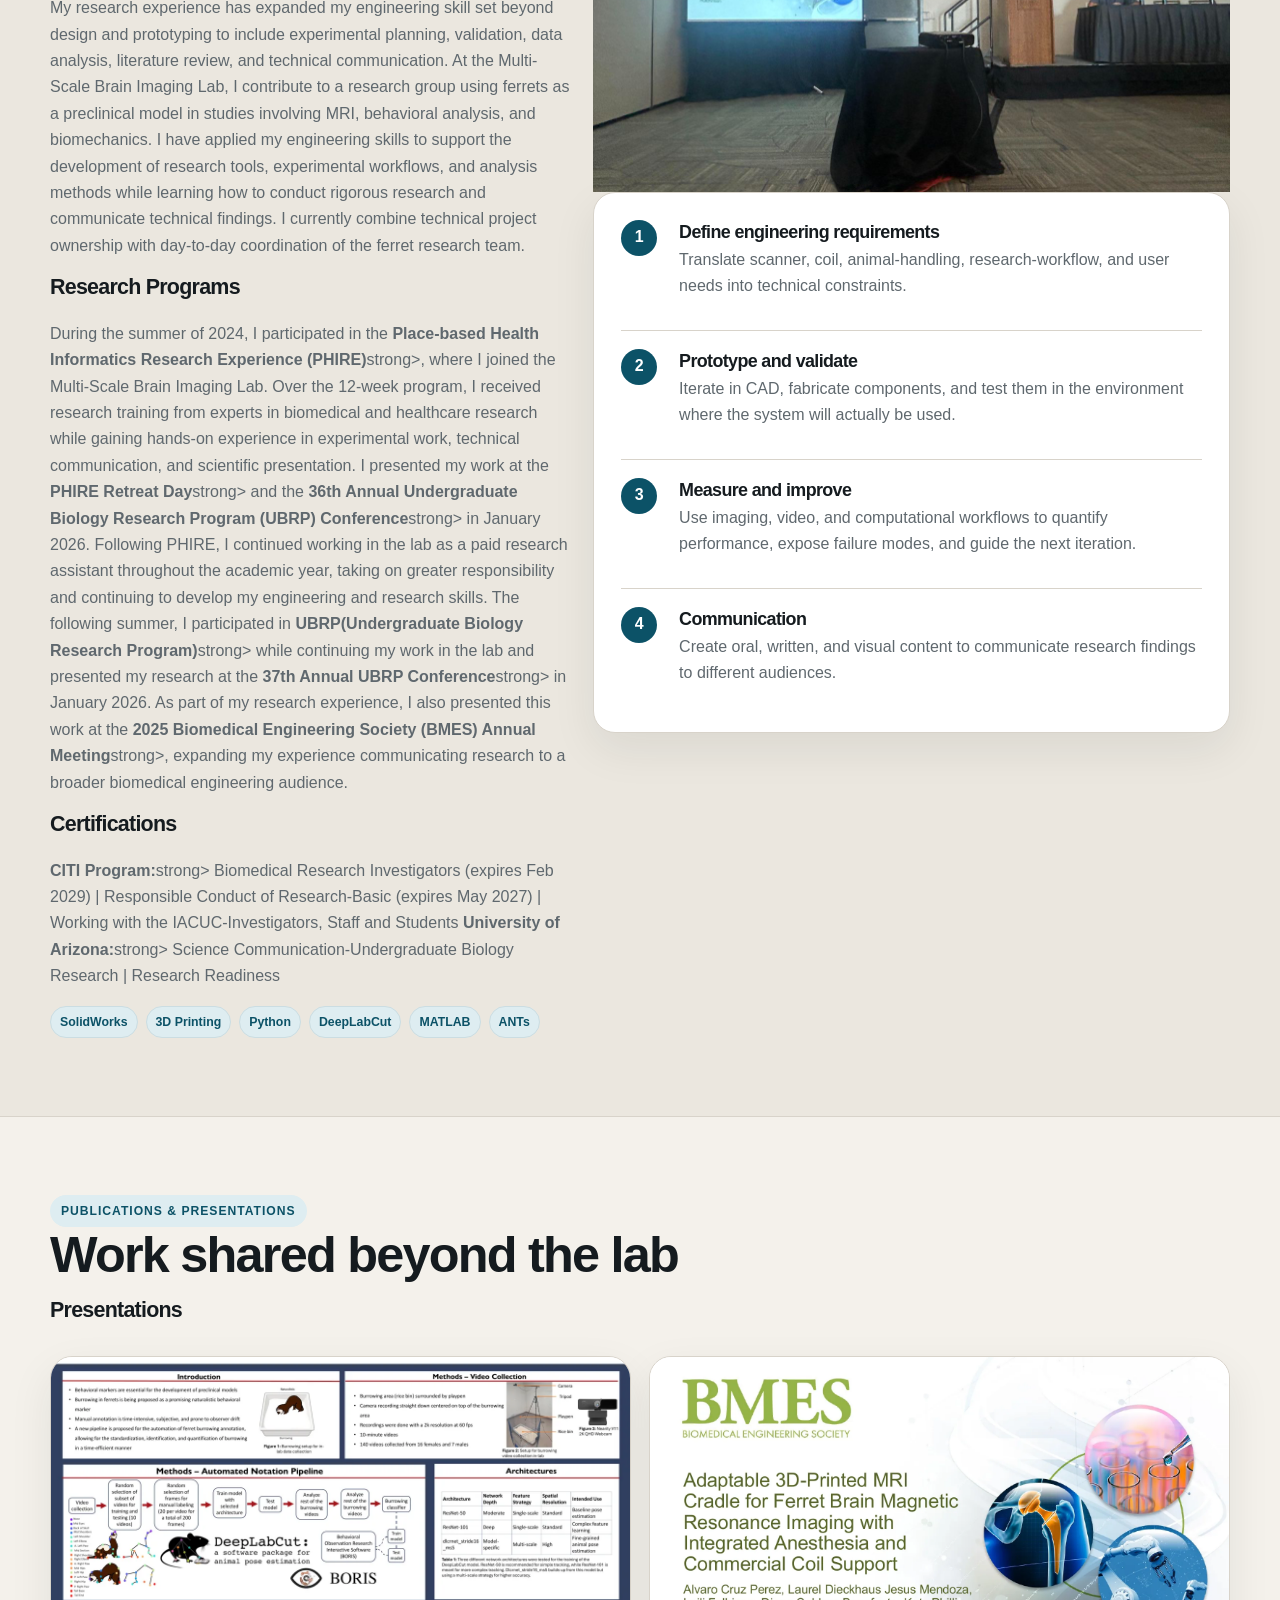
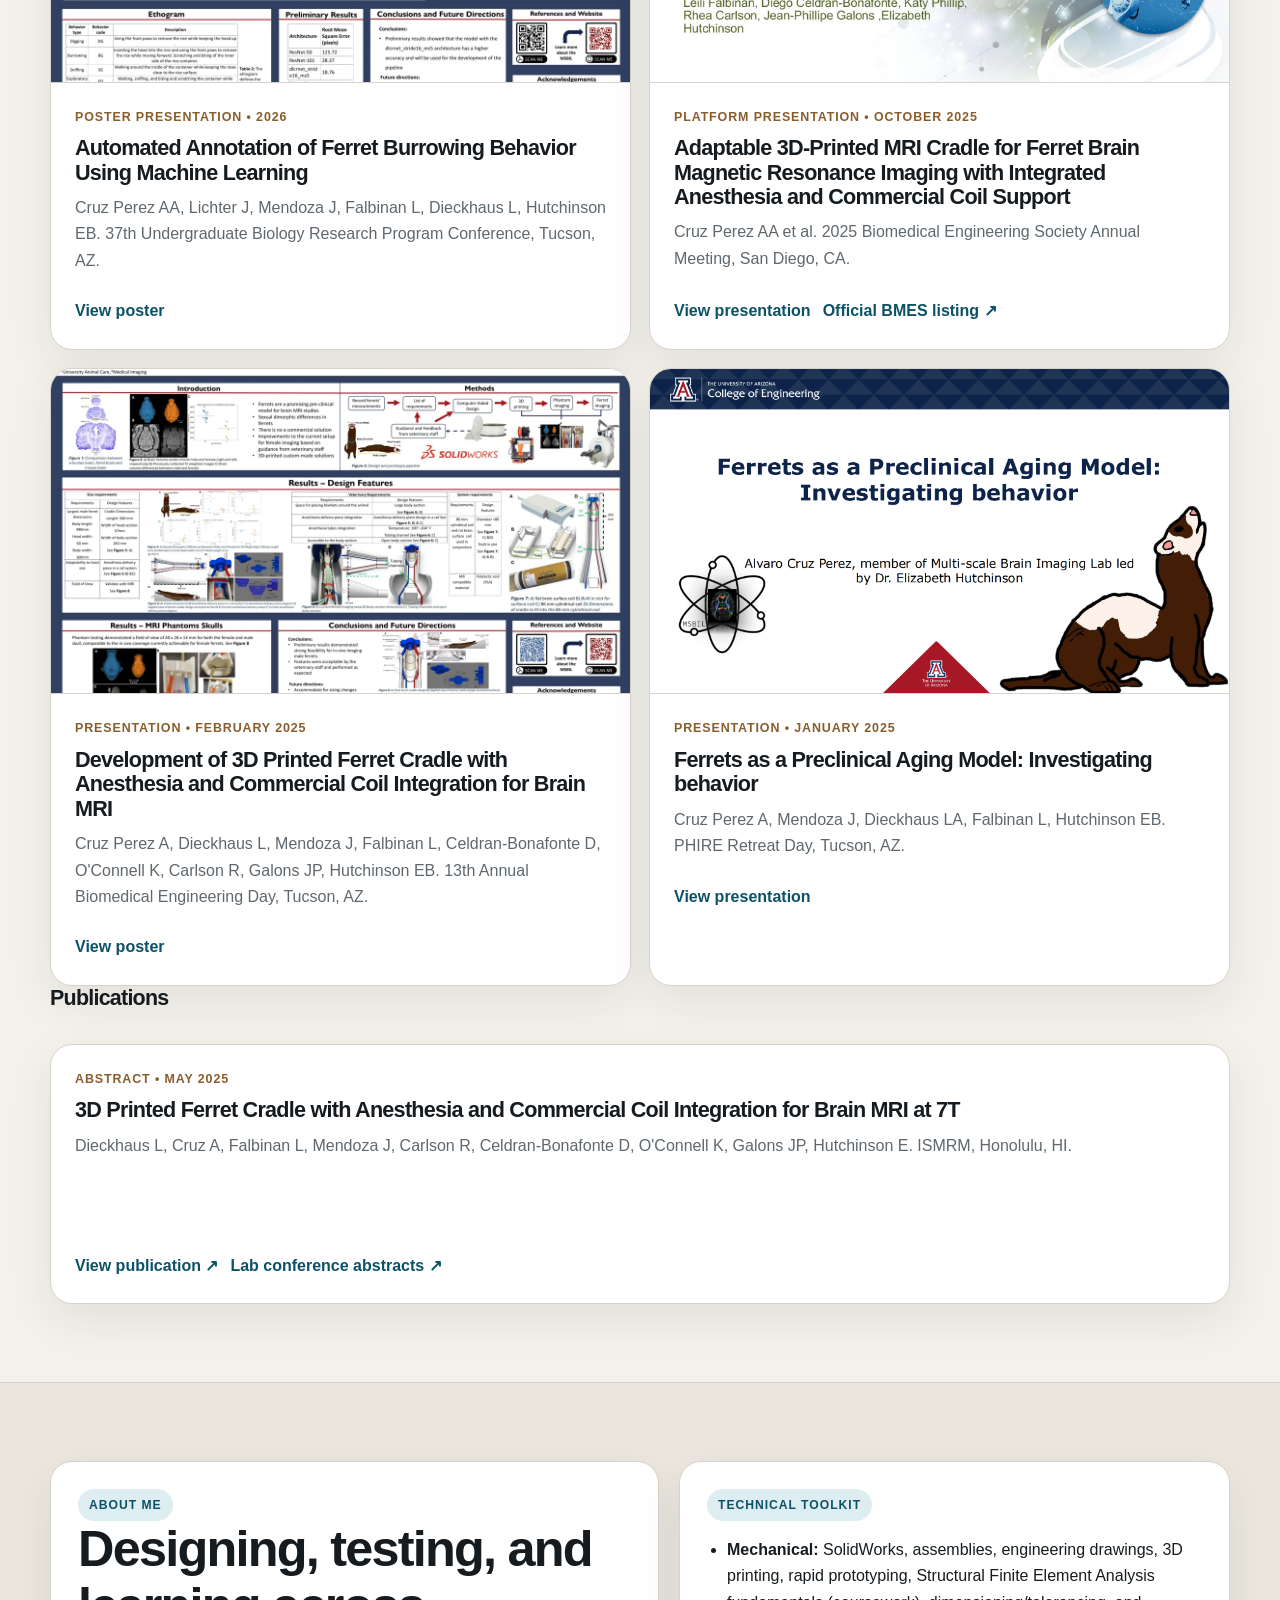
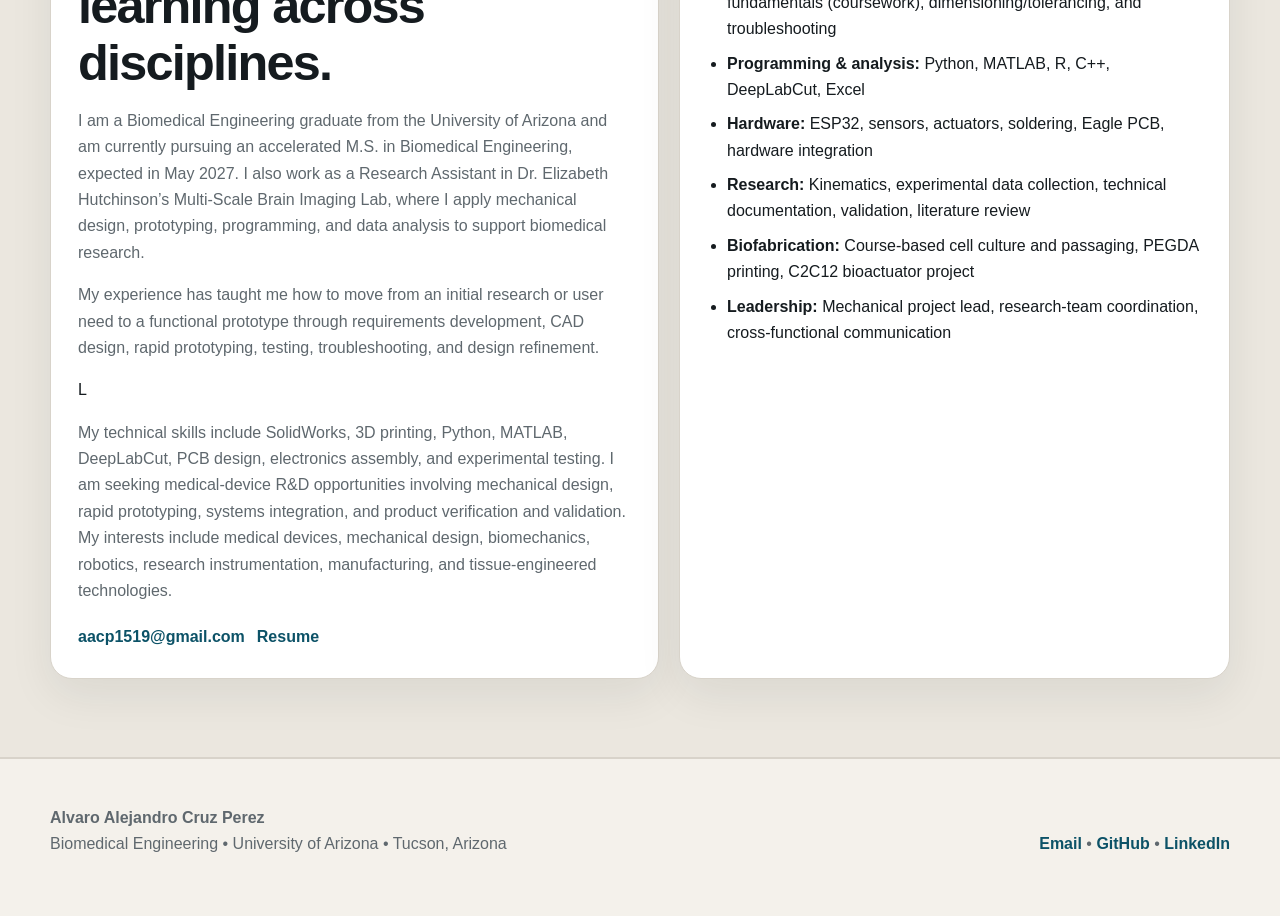
==== commit 313f88fd: "Update index.html" ====
--- a/index.html
+++ b/index.html
@@ -30,7 +30,7 @@
       <span class="eyebrow">Biomedical Engineering Portfolio</span>
       <h1>Engineering systems where biology and hardware meet.</h1>
       <p class="hero-copy">
-        I am Alvaro Cruz Perez, a biomedical engineer and University of Arizona accelerated M.S. candidate.
+        I am Alvaro Alejandro Cruz Perez, a biomedical engineer and University of Arizona accelerated M.S. candidate.
         I build practical systems for medical-device development, preclinical imaging, biomechanics, and research,
         with experience spanning mechanical design, sensors, prototyping, testing, and quantitative analysis.
       </p>
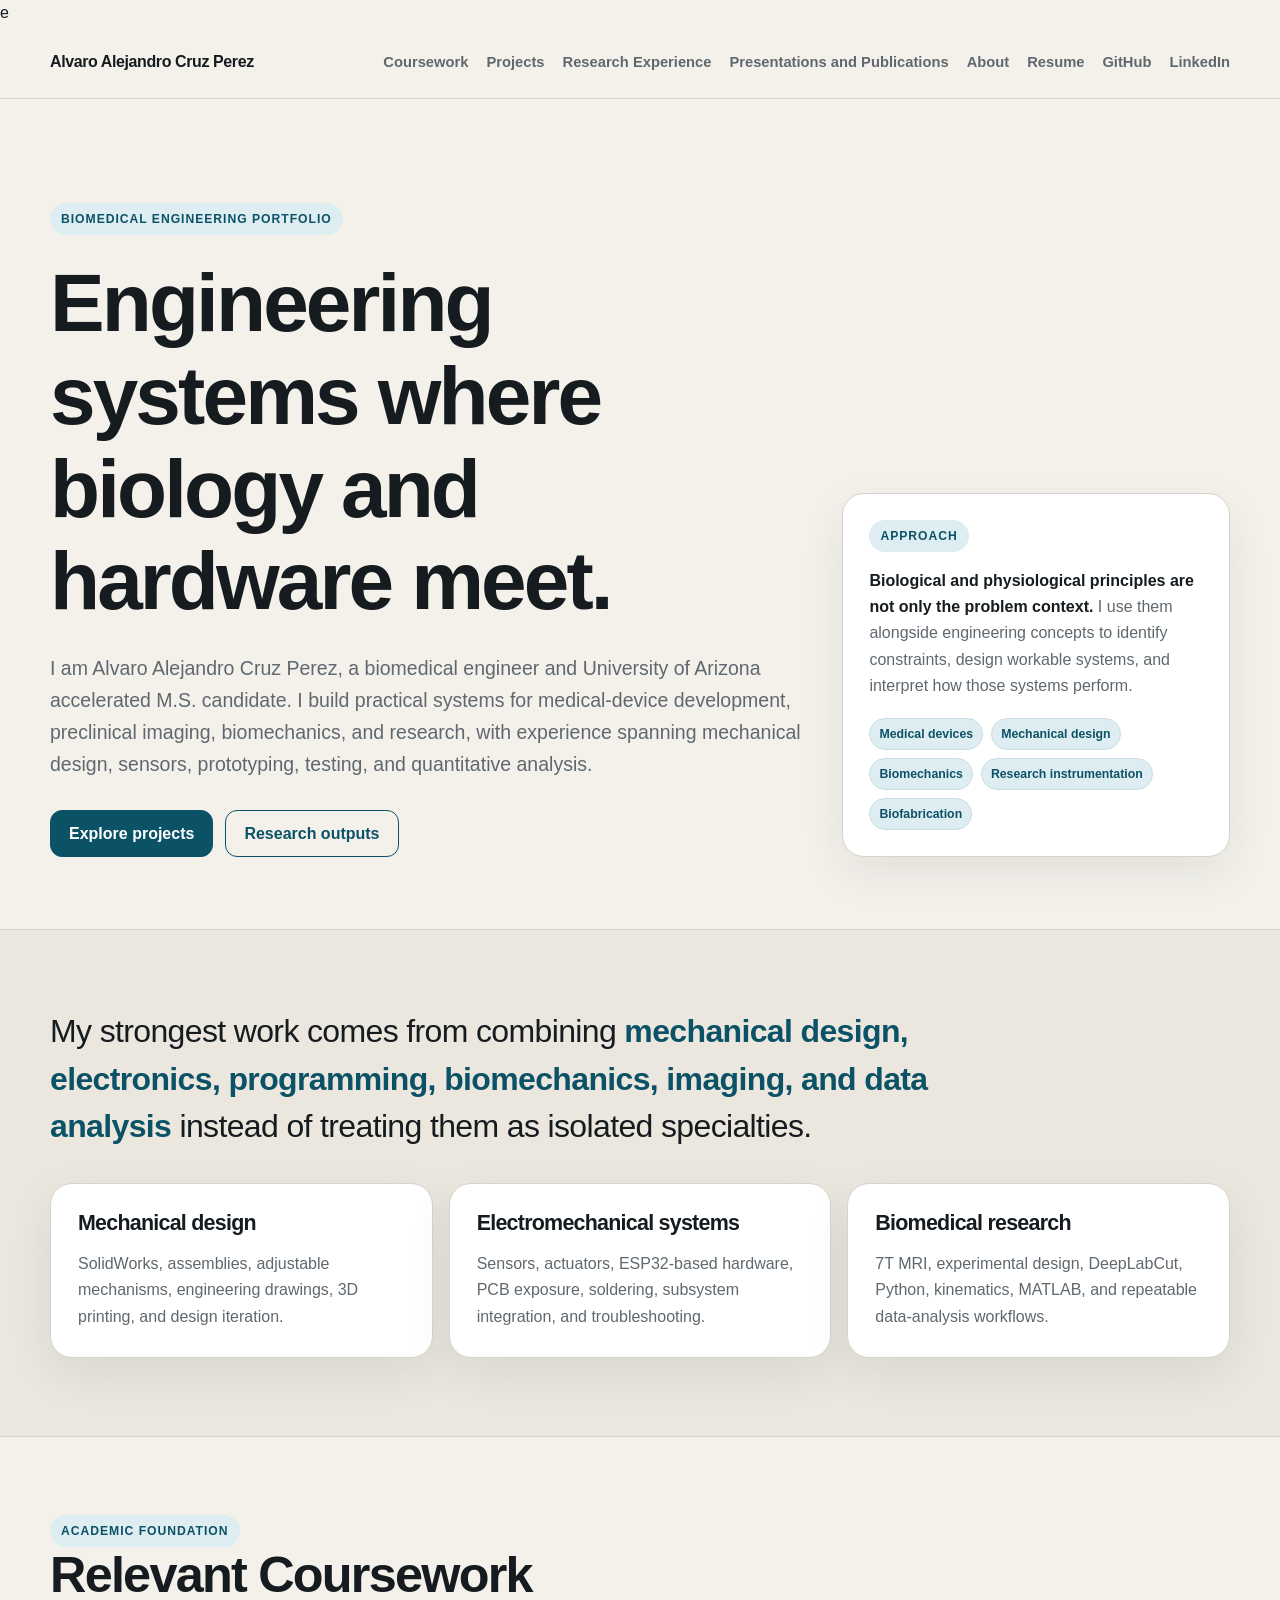
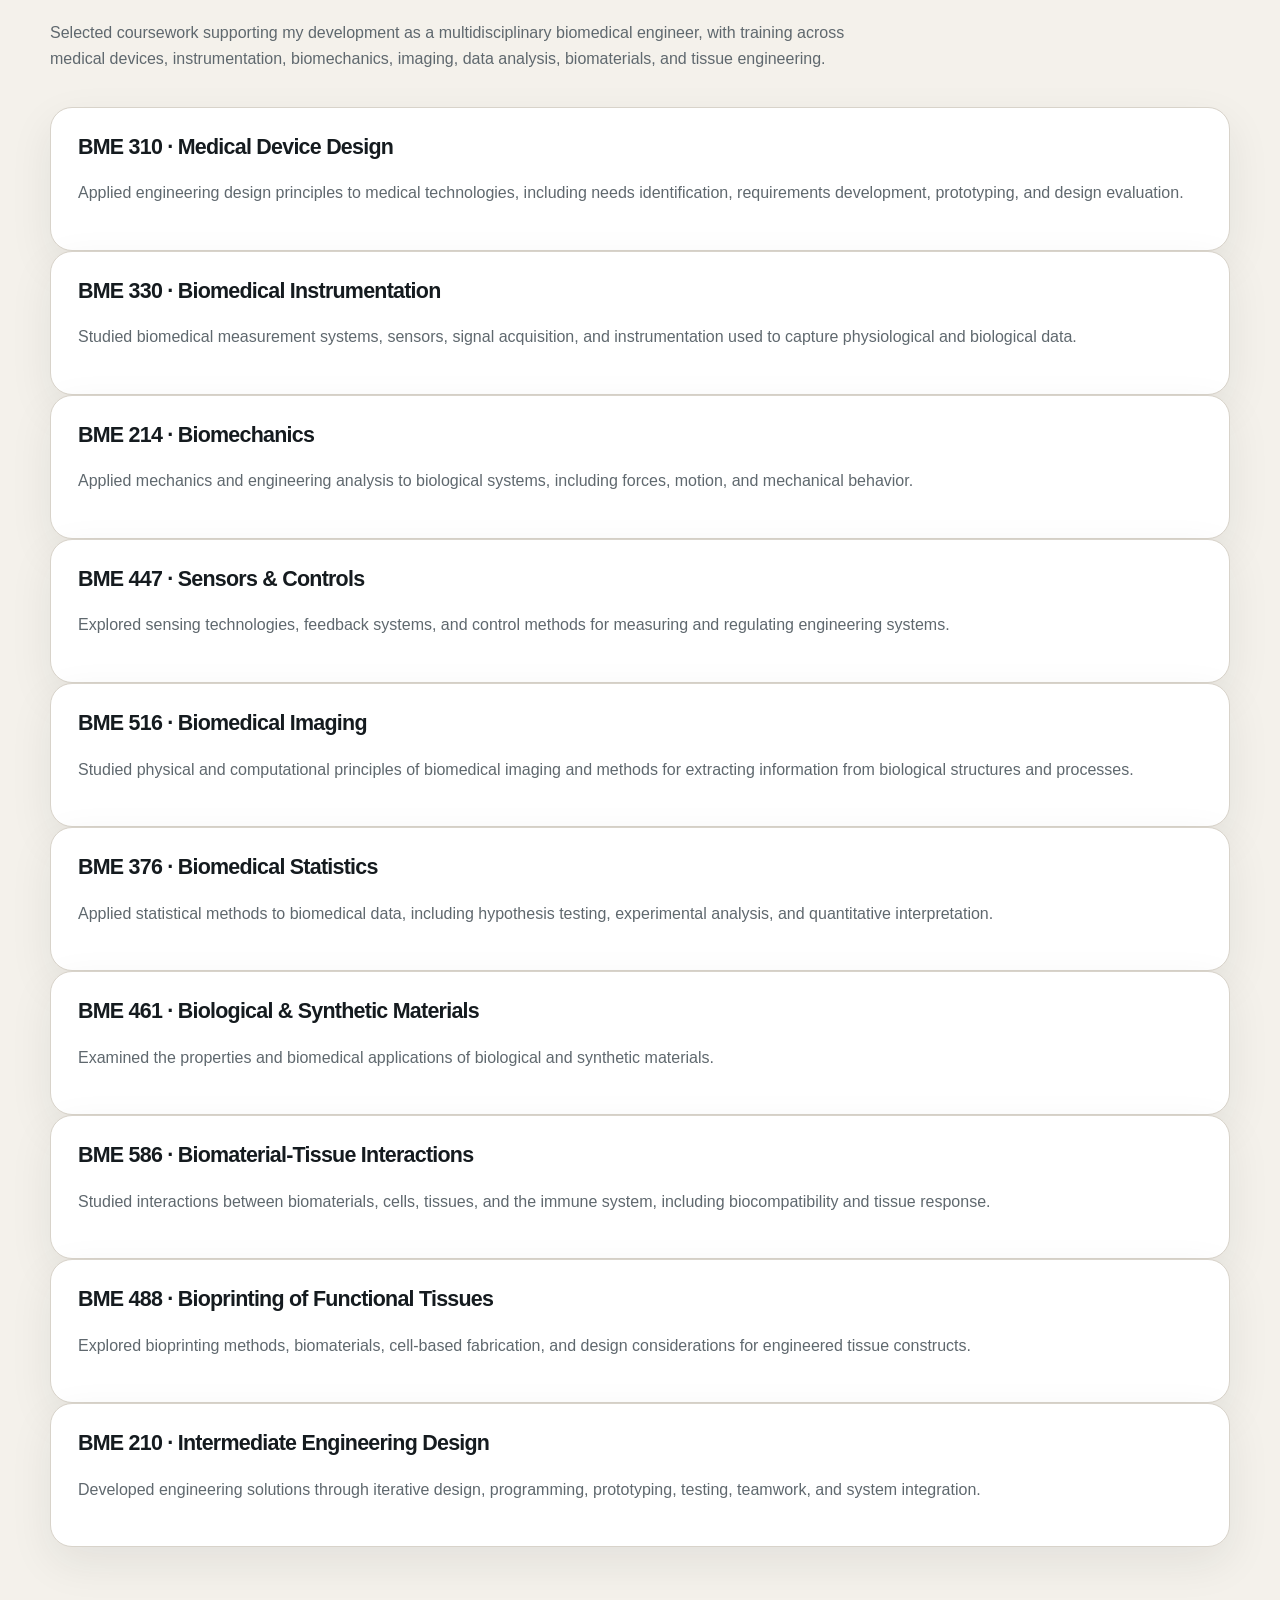
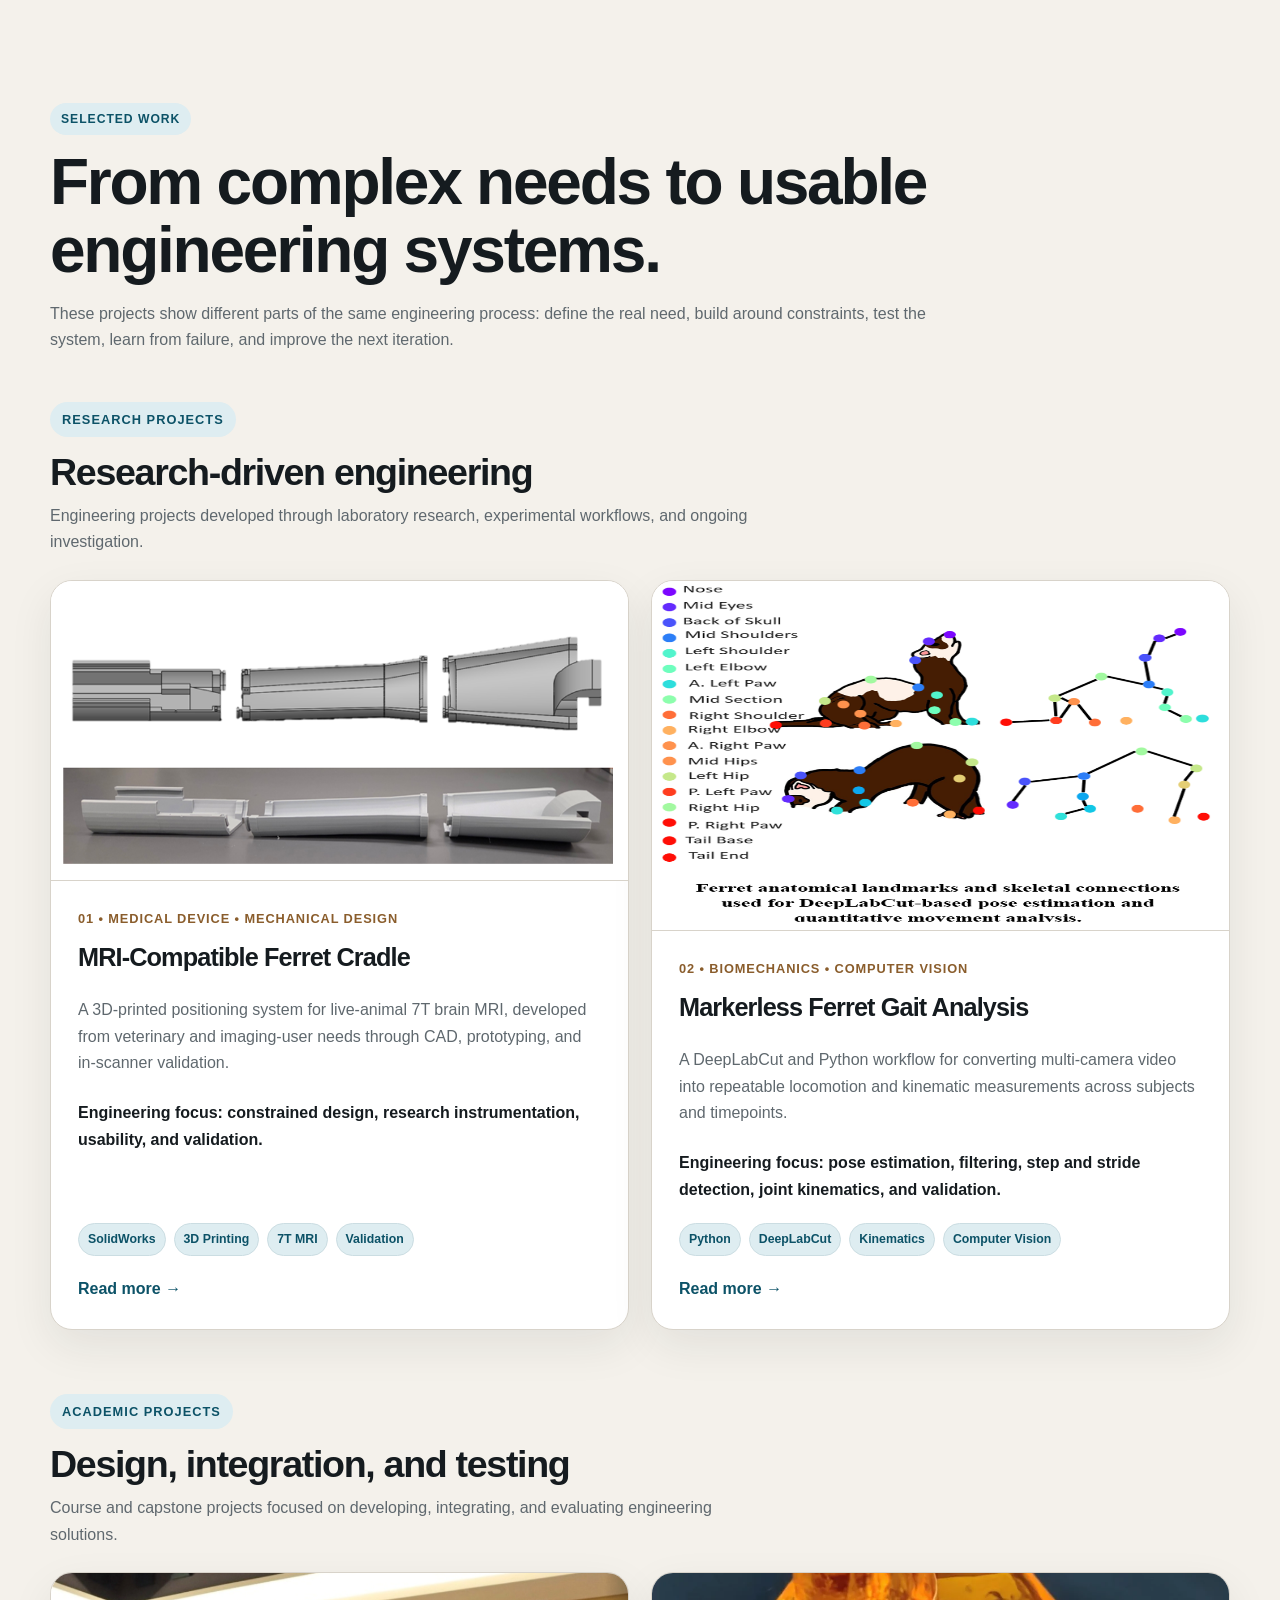
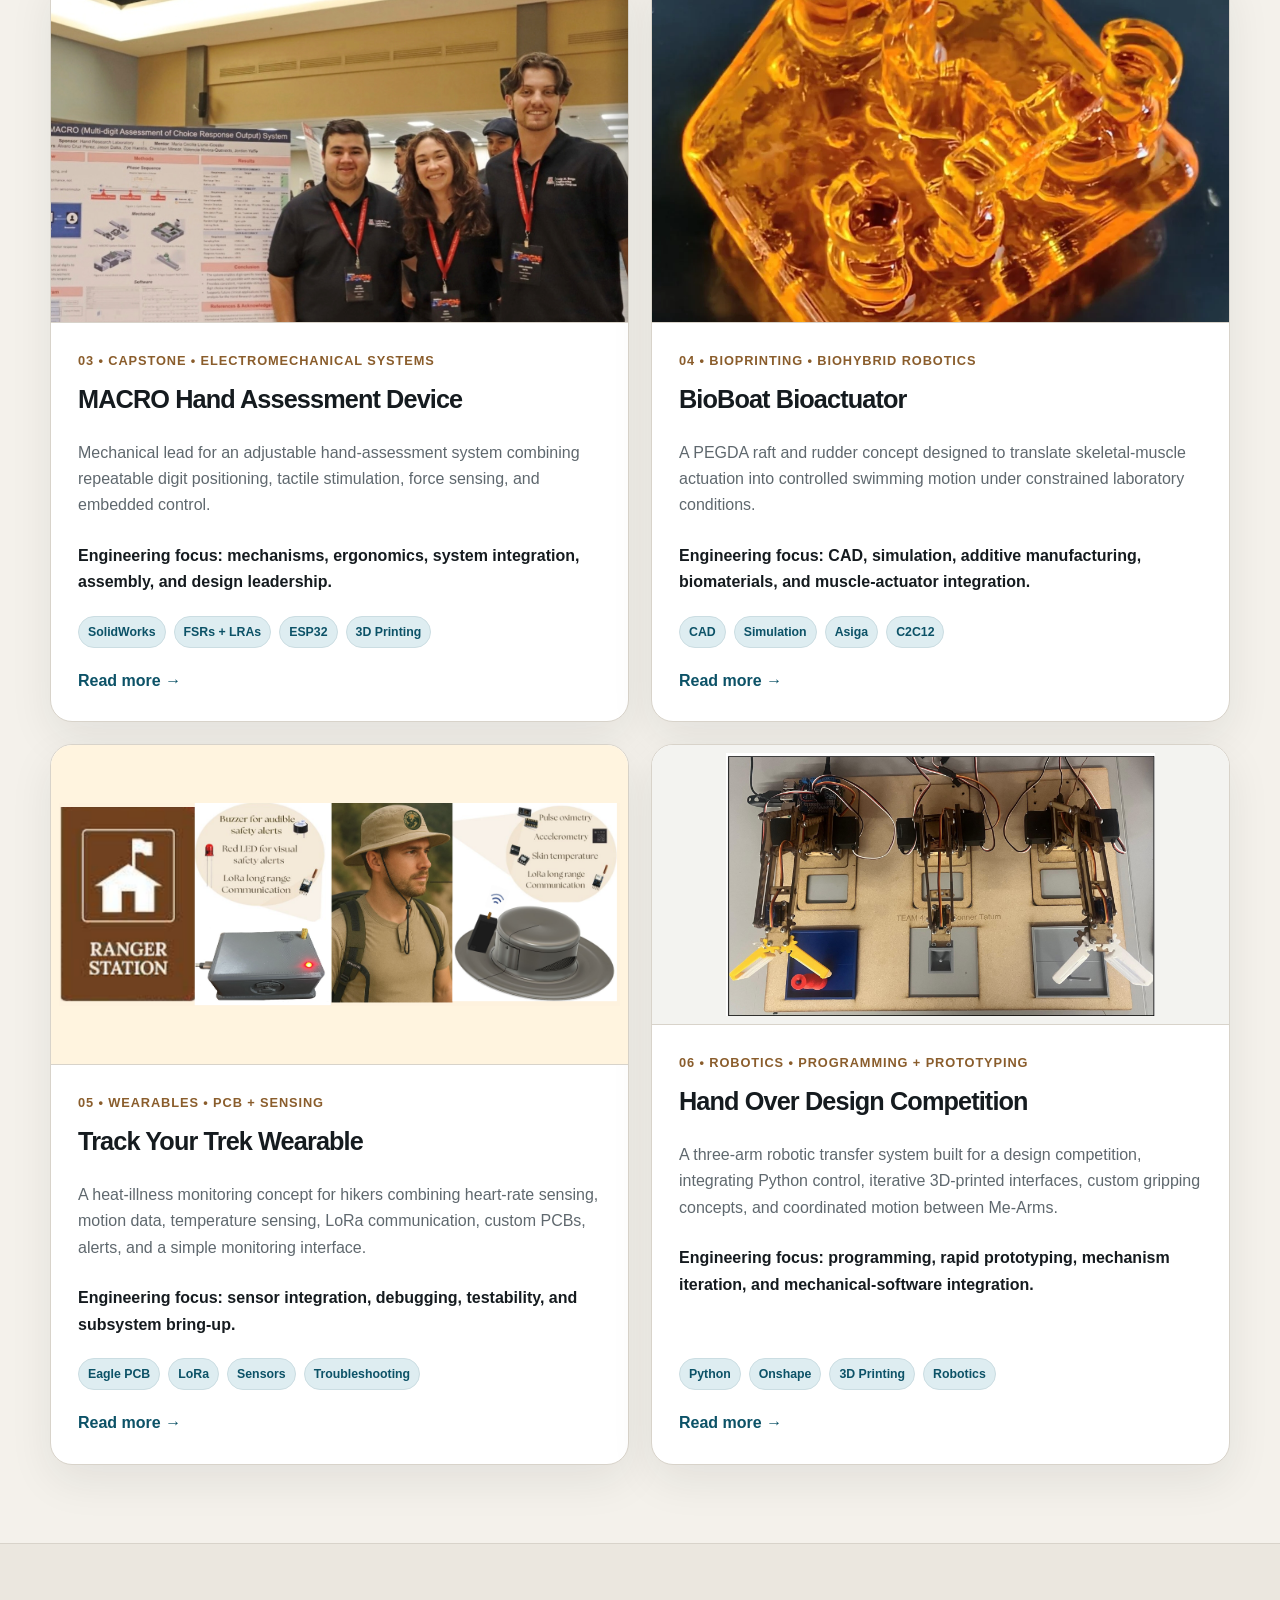
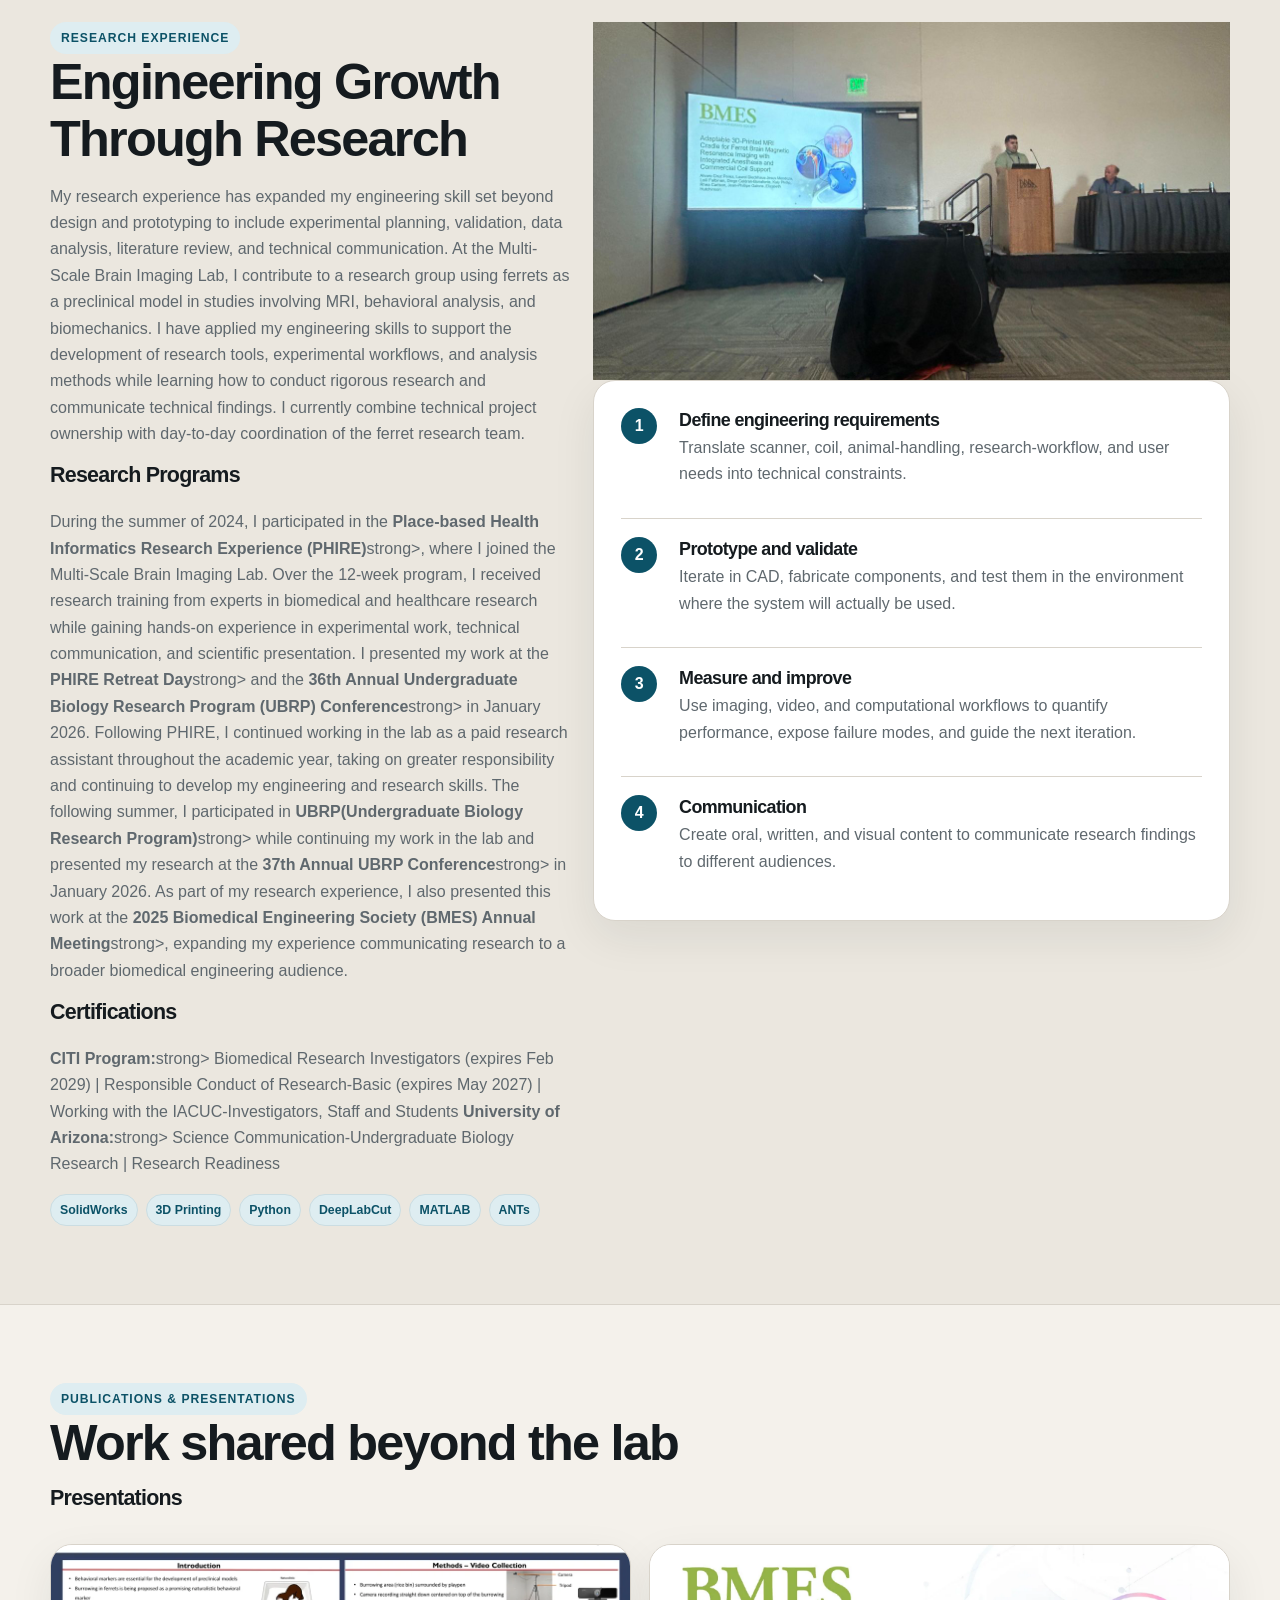
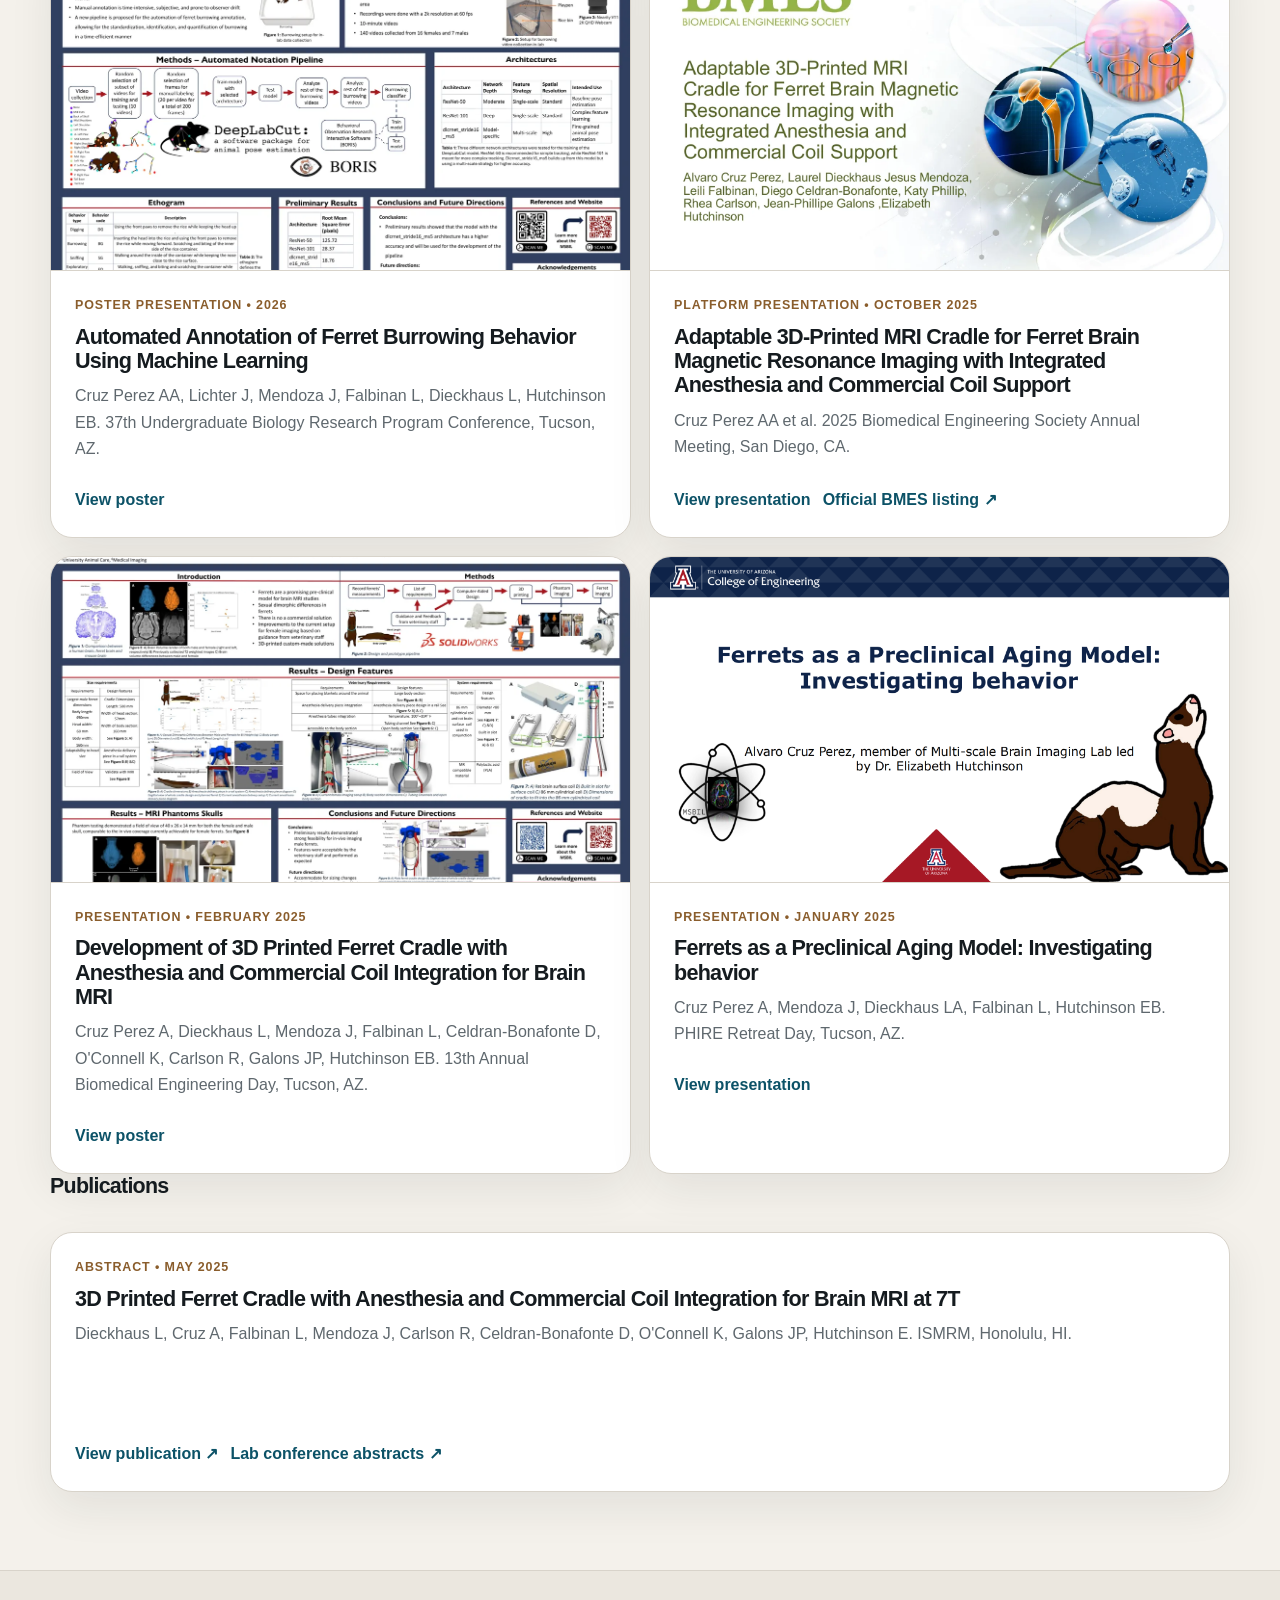
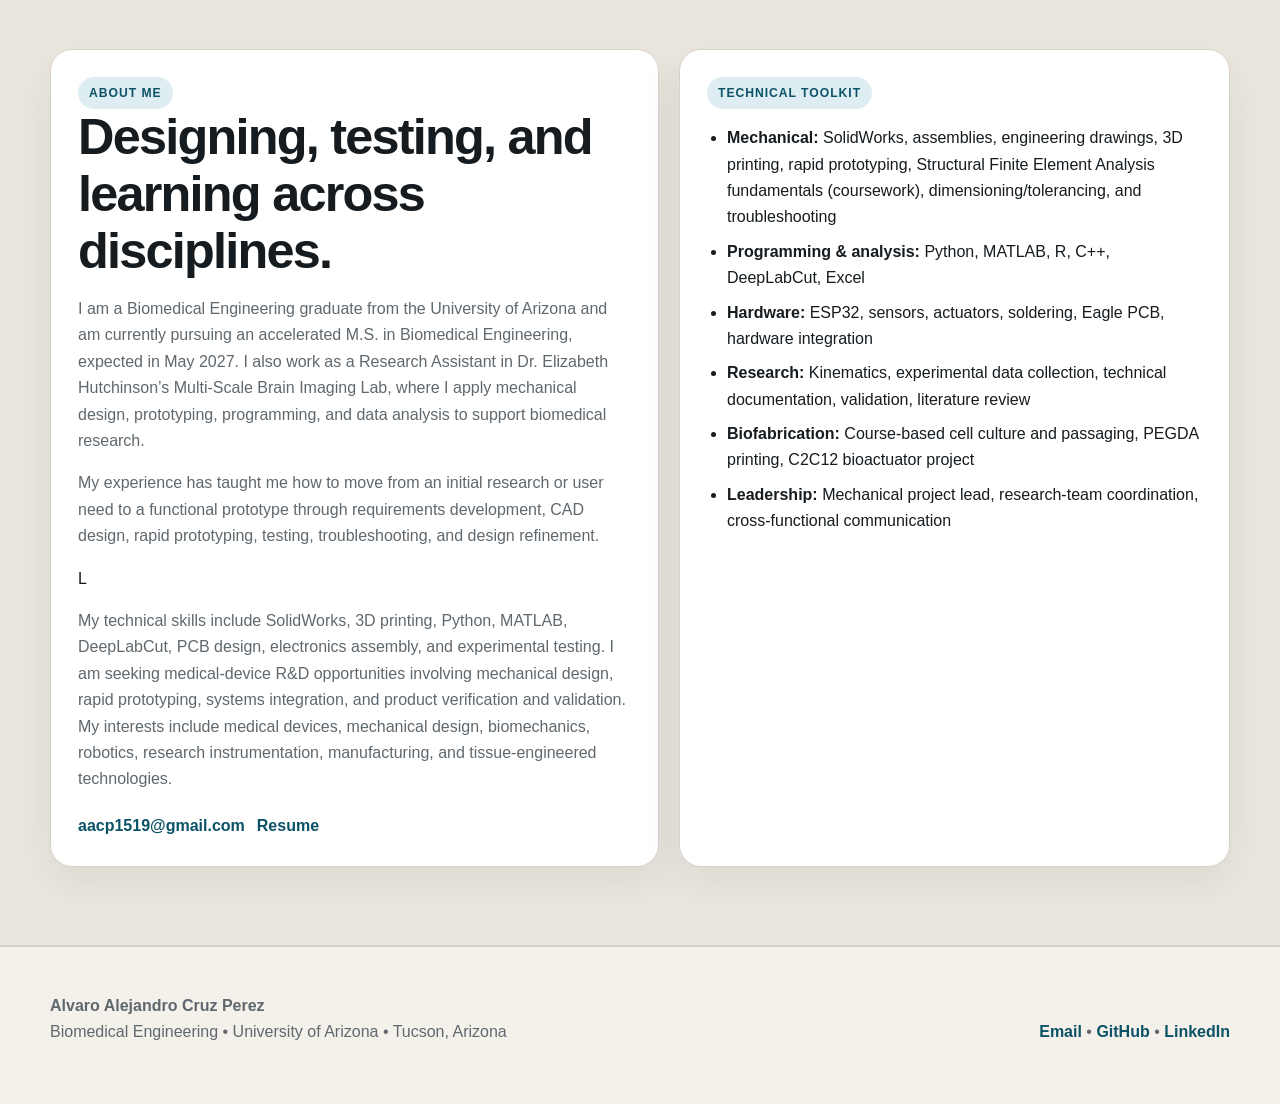
==== commit 4d77d230: "Update index.html" ====
--- a/index.html
+++ b/index.html
@@ -12,6 +12,7 @@
   <nav class="container nav" aria-label="Primary navigation">
     <a class="brand" href="#top">Alvaro Alejandro Cruz Perez</a>
     <div class="nav-links">
+      <a href="#coursework">Coursework</a>
       <a href="#projects">Projects</a>
       <a href="#research">Research Experience</a>
       <a href="#outputs">Presentations and Publications</a>
@@ -78,7 +79,104 @@
     </div>
   </div>
 </section>
-
+<section class="section" id="coursework">
+  <div class="container">
+
+    <div class="section-head">
+      <span class="eyebrow">Academic Foundation</span>
+      <h2>Relevant Coursework</h2>
+      <p>
+        Selected coursework supporting my development as a multidisciplinary biomedical engineer,
+        with training across medical devices, instrumentation, biomechanics, imaging, data analysis,
+        biomaterials, and tissue engineering.
+      </p>
+    </div>
+
+    <div class="coursework-grid">
+
+      <div class="card course-card">
+        <h3>BME 310 · Medical Device Design</h3>
+        <p>
+          Applied engineering design principles to medical technologies, including needs identification,
+          requirements development, prototyping, and design evaluation.
+        </p>
+      </div>
+
+      <div class="card course-card">
+        <h3>BME 330 · Biomedical Instrumentation</h3>
+        <p>
+          Studied biomedical measurement systems, sensors, signal acquisition, and instrumentation
+          used to capture physiological and biological data.
+        </p>
+      </div>
+
+      <div class="card course-card">
+        <h3>BME 214 · Biomechanics</h3>
+        <p>
+          Applied mechanics and engineering analysis to biological systems, including forces,
+          motion, and mechanical behavior.
+        </p>
+      </div>
+
+      <div class="card course-card">
+        <h3>BME 447 · Sensors & Controls</h3>
+        <p>
+          Explored sensing technologies, feedback systems, and control methods for measuring
+          and regulating engineering systems.
+        </p>
+      </div>
+
+      <div class="card course-card">
+        <h3>BME 516 · Biomedical Imaging</h3>
+        <p>
+          Studied physical and computational principles of biomedical imaging and methods for
+          extracting information from biological structures and processes.
+        </p>
+      </div>
+
+      <div class="card course-card">
+        <h3>BME 376 · Biomedical Statistics</h3>
+        <p>
+          Applied statistical methods to biomedical data, including hypothesis testing,
+          experimental analysis, and quantitative interpretation.
+        </p>
+      </div>
+
+      <div class="card course-card">
+        <h3>BME 461 · Biological & Synthetic Materials</h3>
+        <p>
+          Examined the properties and biomedical applications of biological and synthetic materials.
+        </p>
+      </div>
+
+      <div class="card course-card">
+        <h3>BME 586 · Biomaterial-Tissue Interactions</h3>
+        <p>
+          Studied interactions between biomaterials, cells, tissues, and the immune system,
+          including biocompatibility and tissue response.
+        </p>
+      </div>
+
+      <div class="card course-card">
+        <h3>BME 488 · Bioprinting of Functional Tissues</h3>
+        <p>
+          Explored bioprinting methods, biomaterials, cell-based fabrication, and design
+          considerations for engineered tissue constructs.
+        </p>
+      </div>
+
+      <div class="card course-card">
+        <h3>BME 210 · Intermediate Engineering Design</h3>
+        <p>
+          Developed engineering solutions through iterative design, programming, prototyping,
+          testing, teamwork, and system integration.
+        </p>
+      </div>
+
+    </div>
+
+  </div>
+</section>
 <section class="section" id="projects">
   <div class="container">
     <div class="section-head projects-section-head">
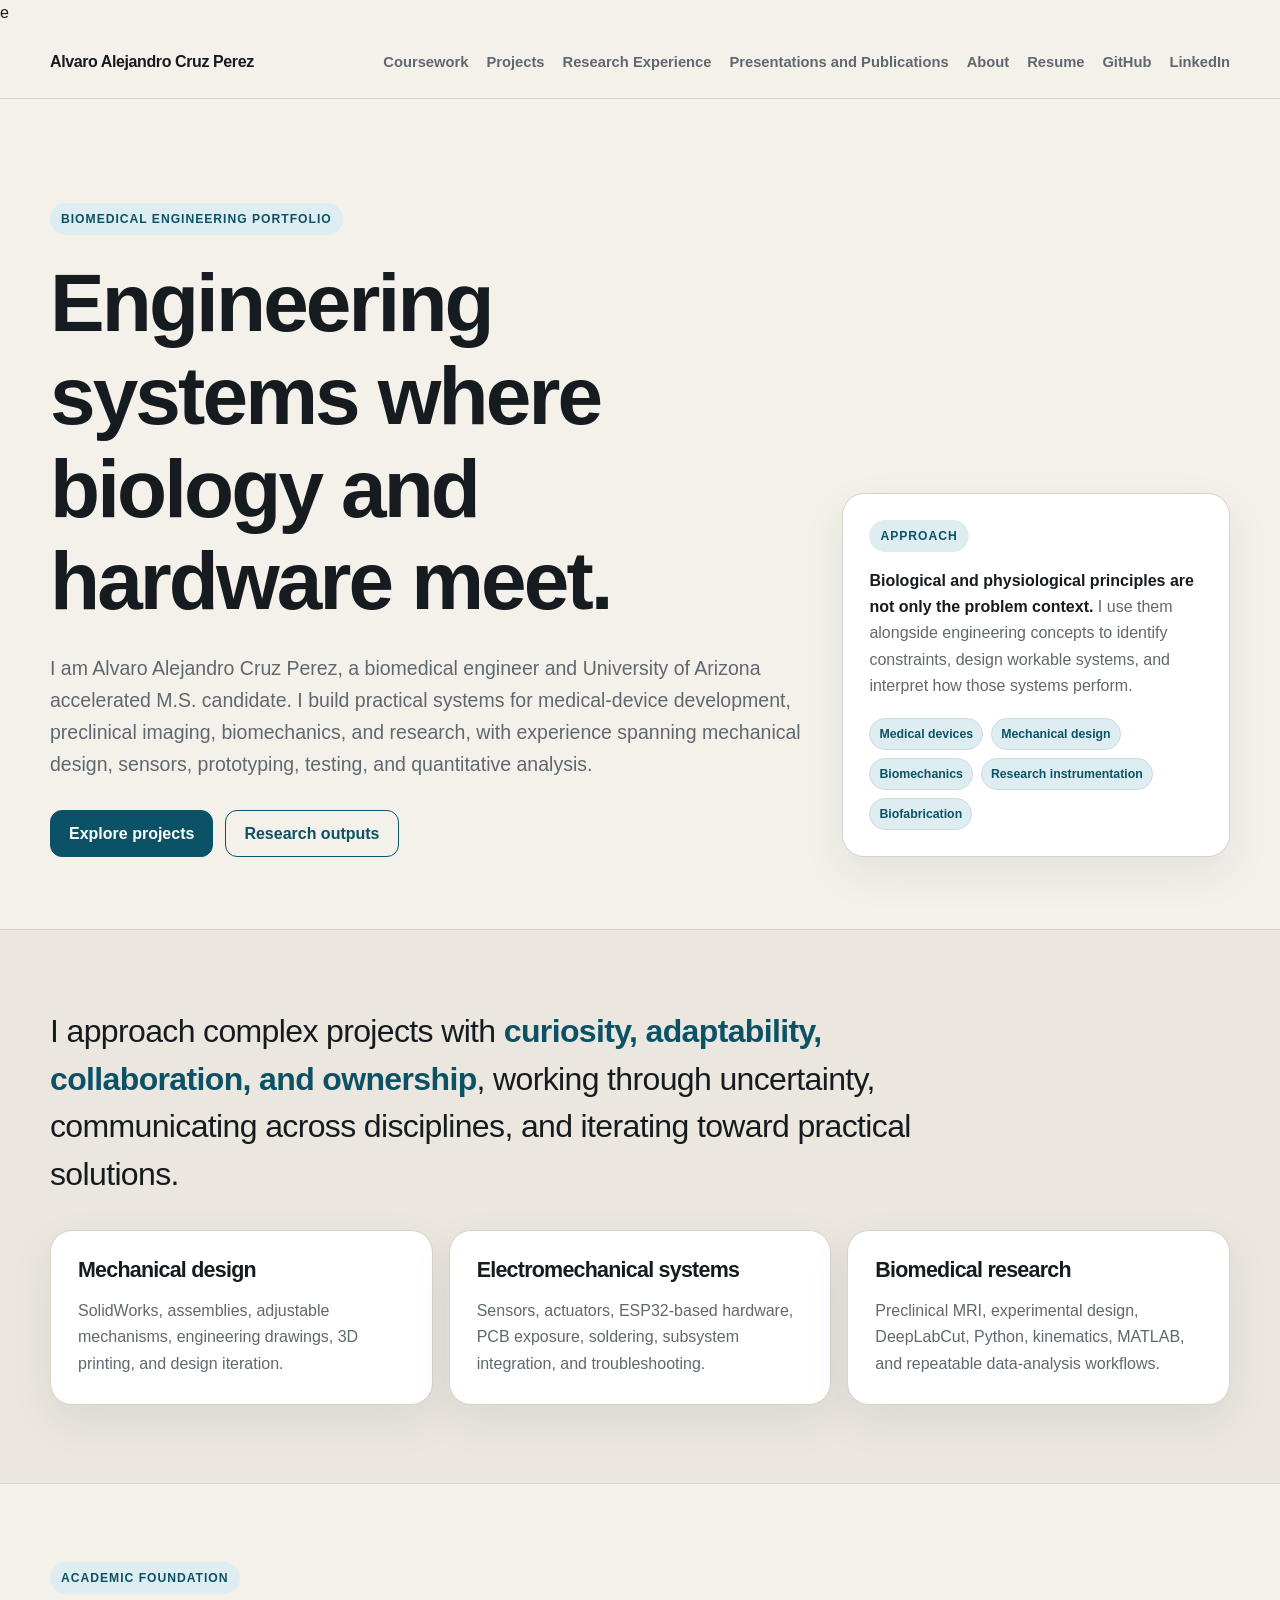
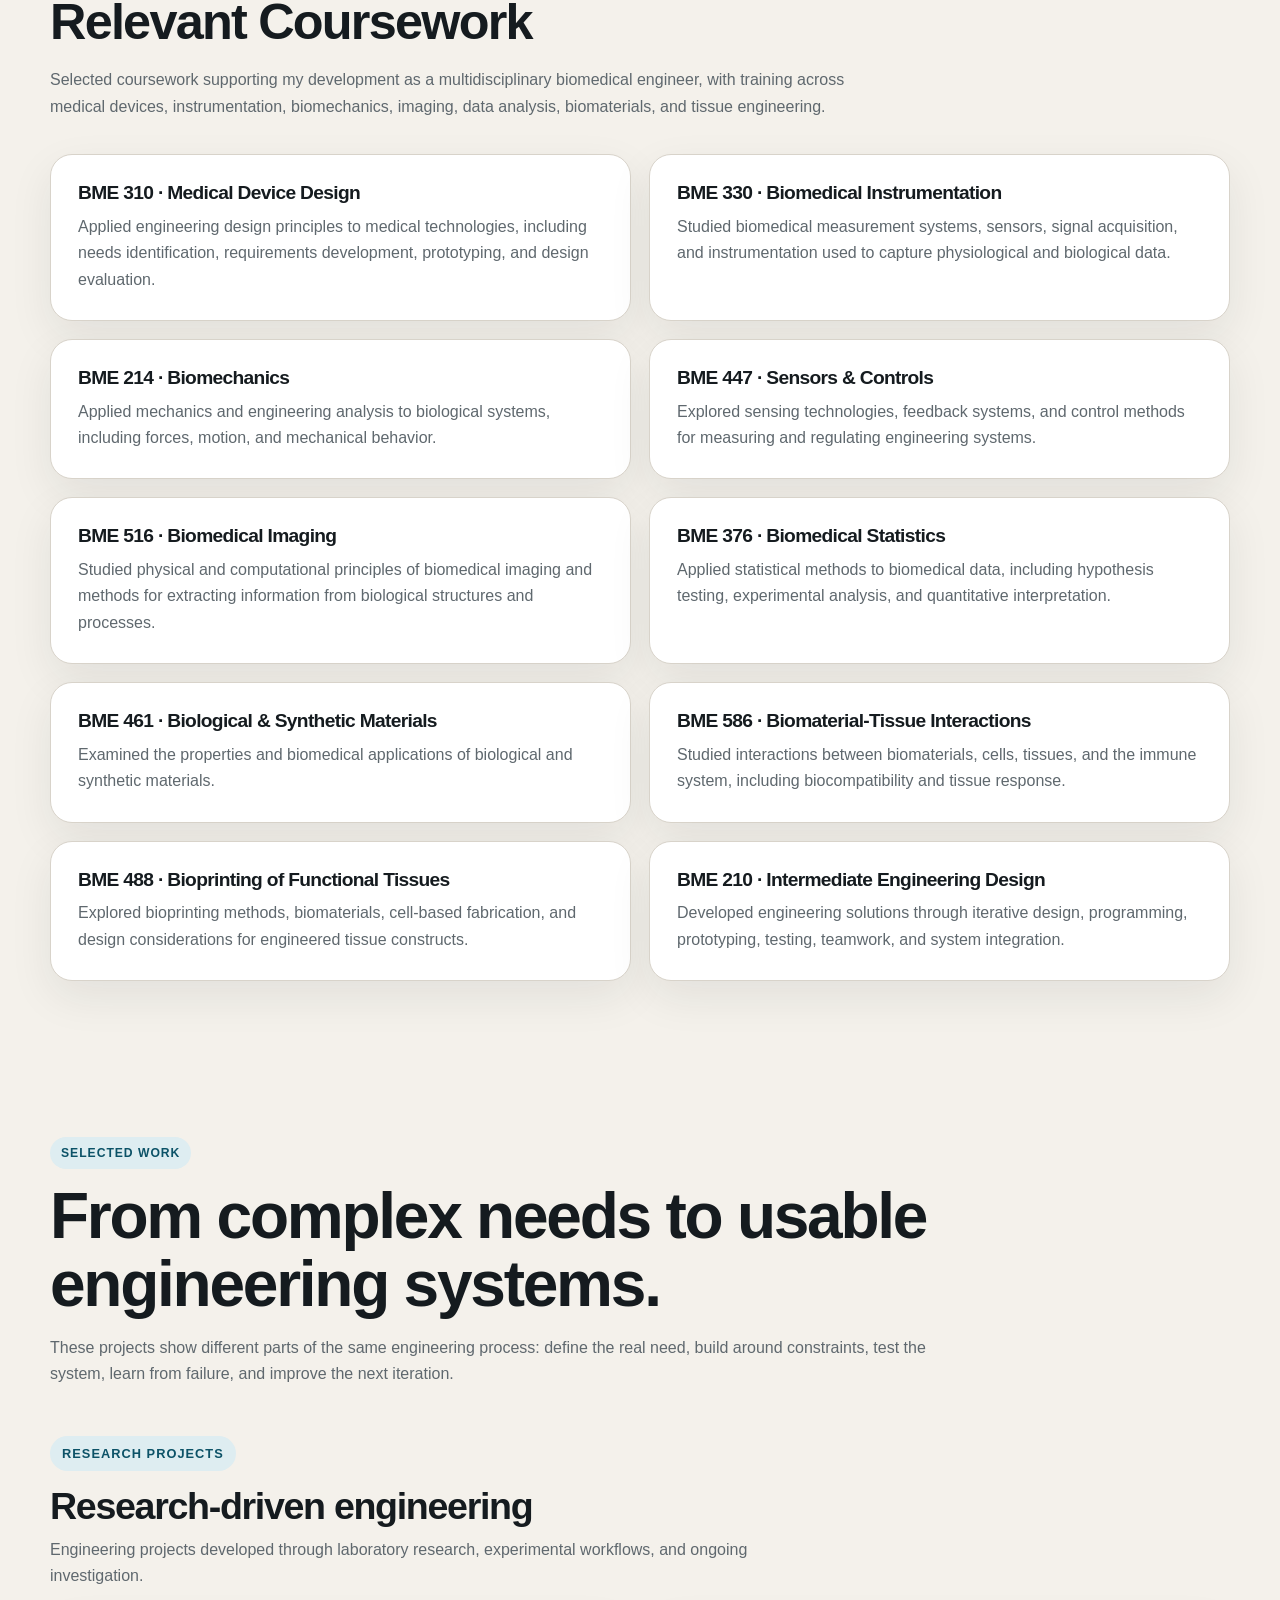
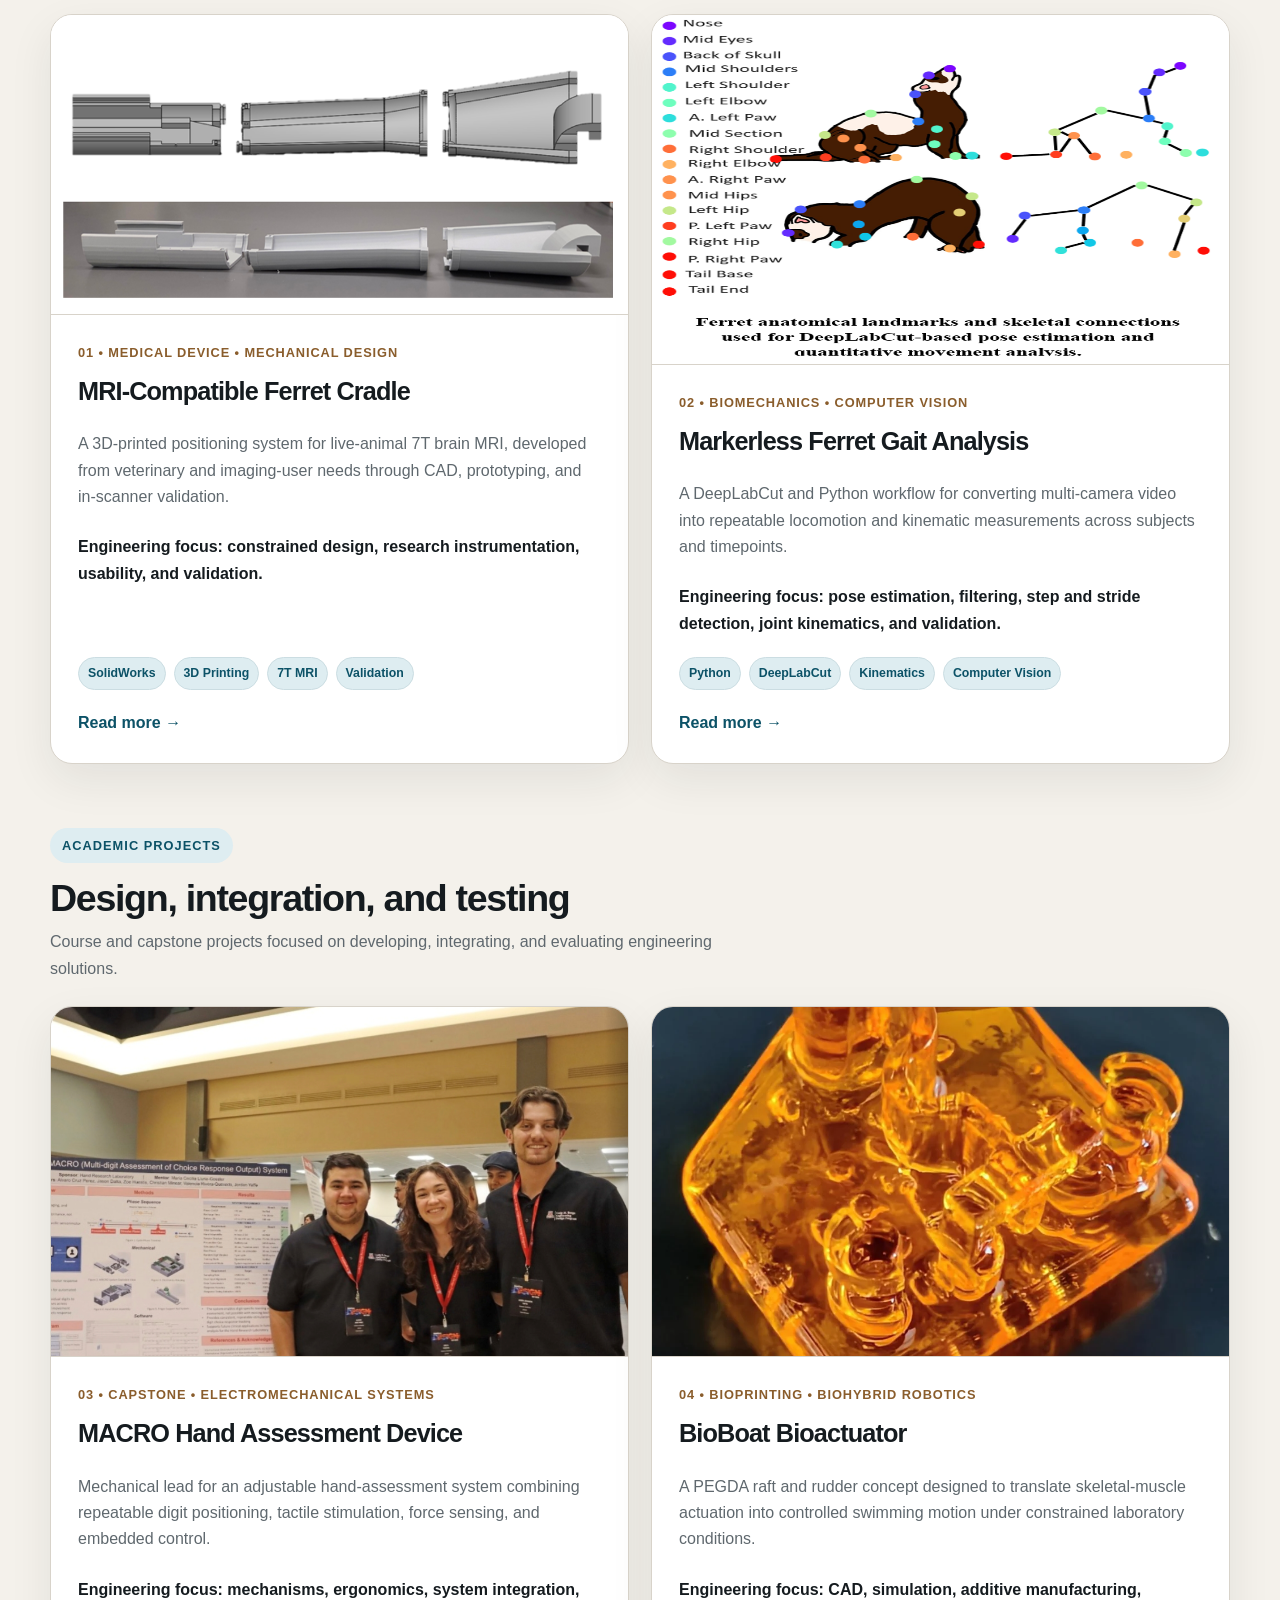
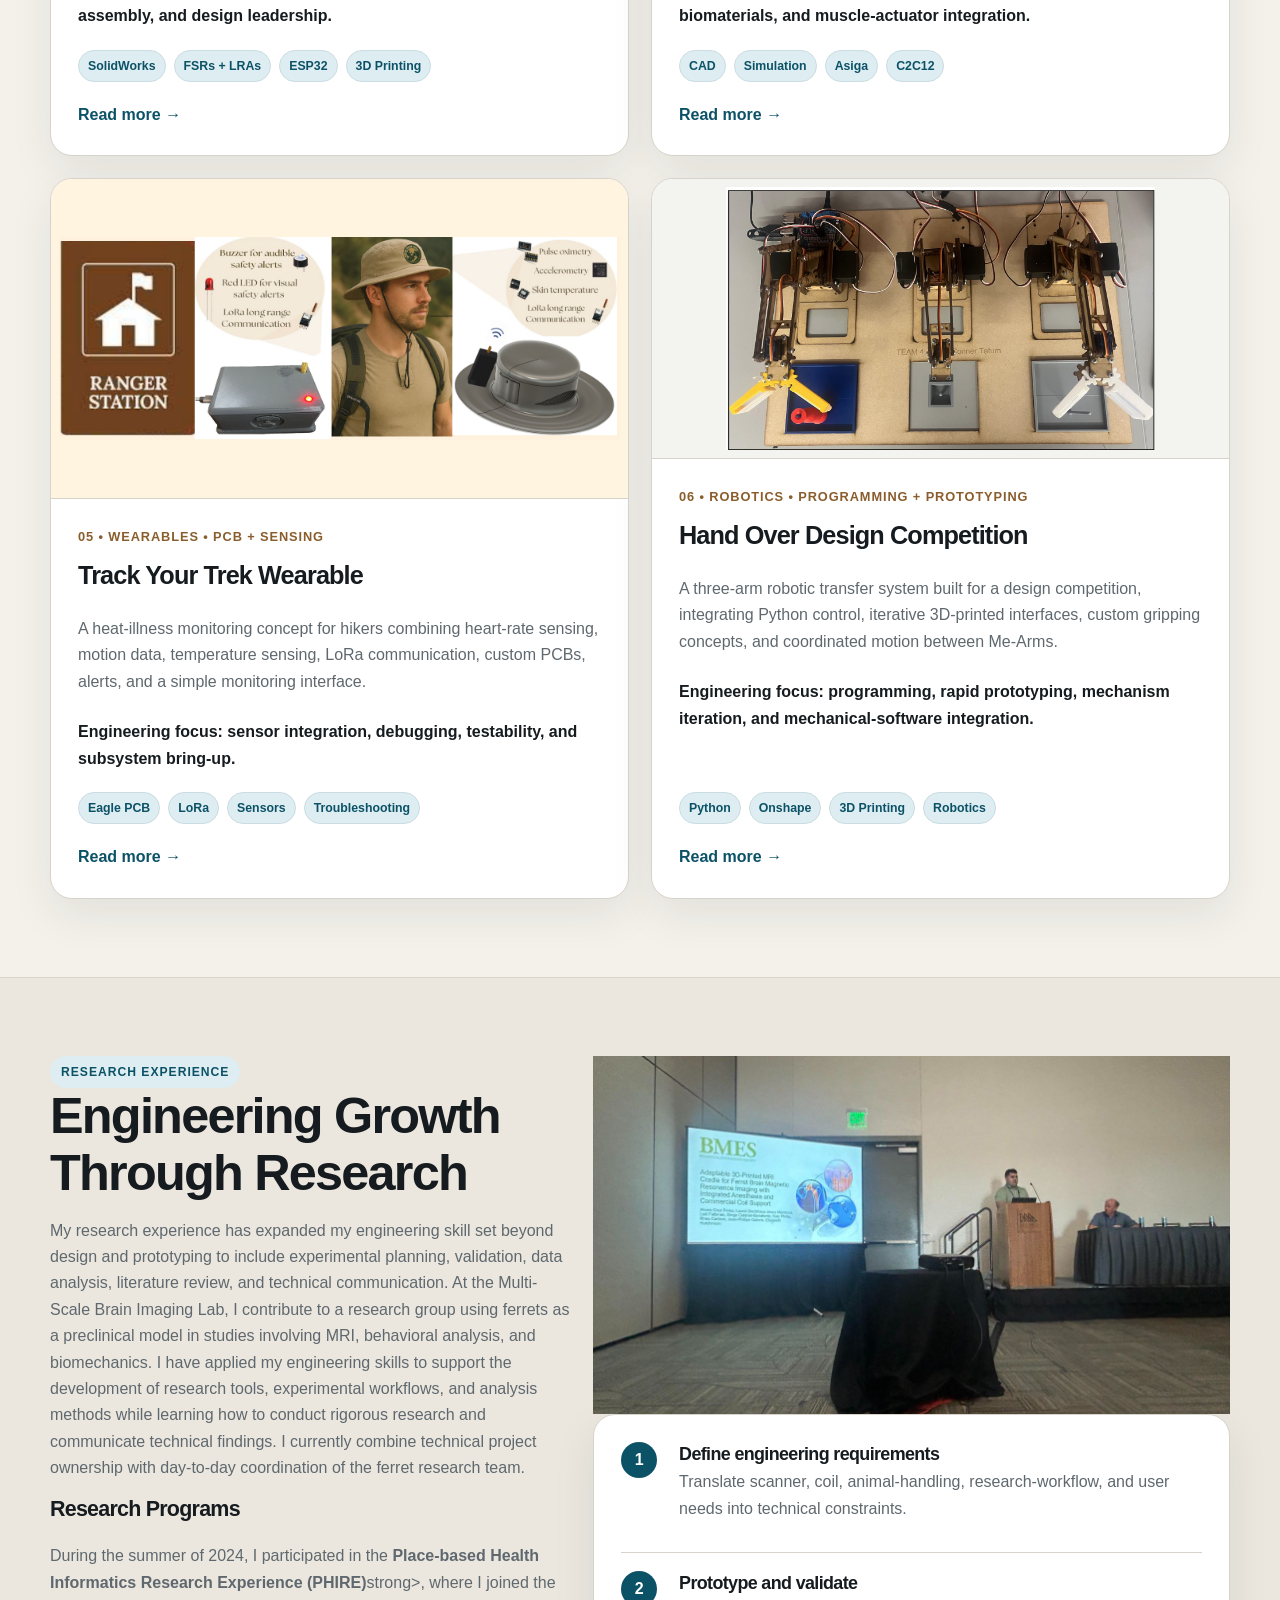
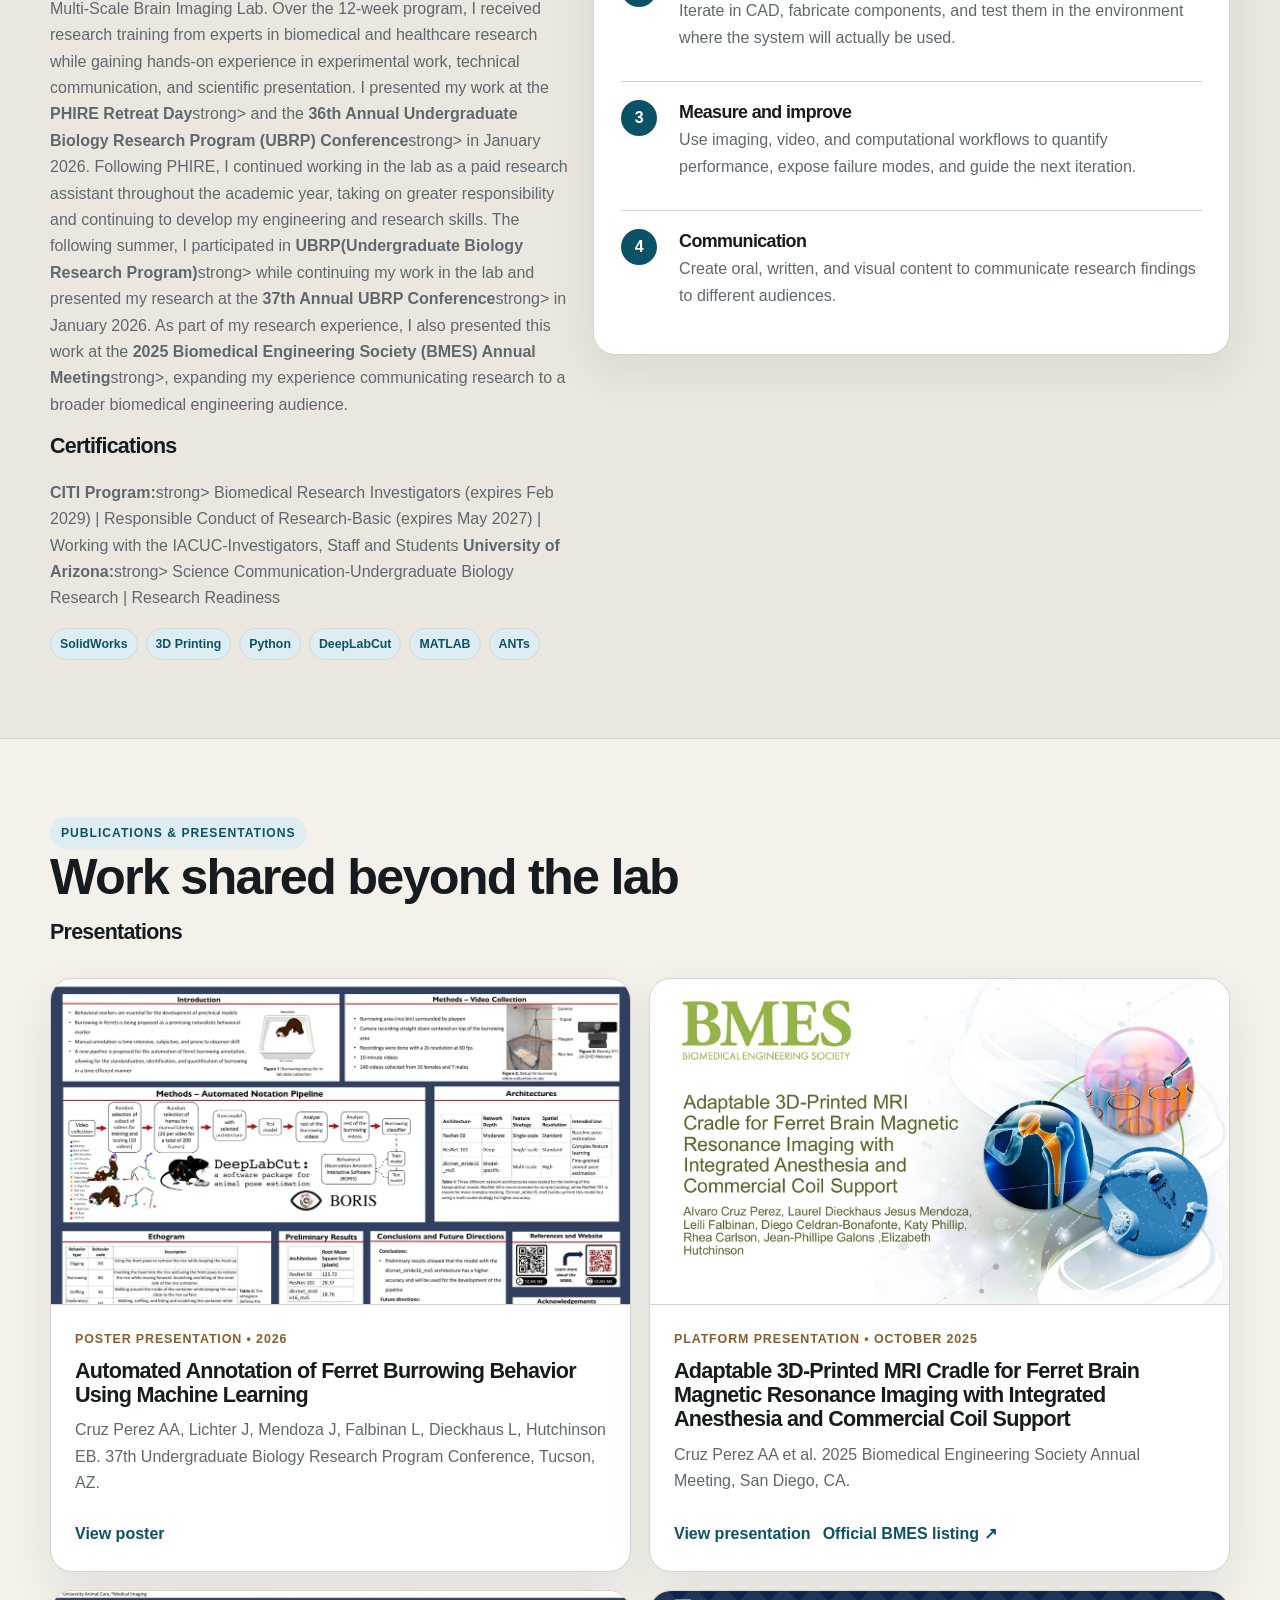
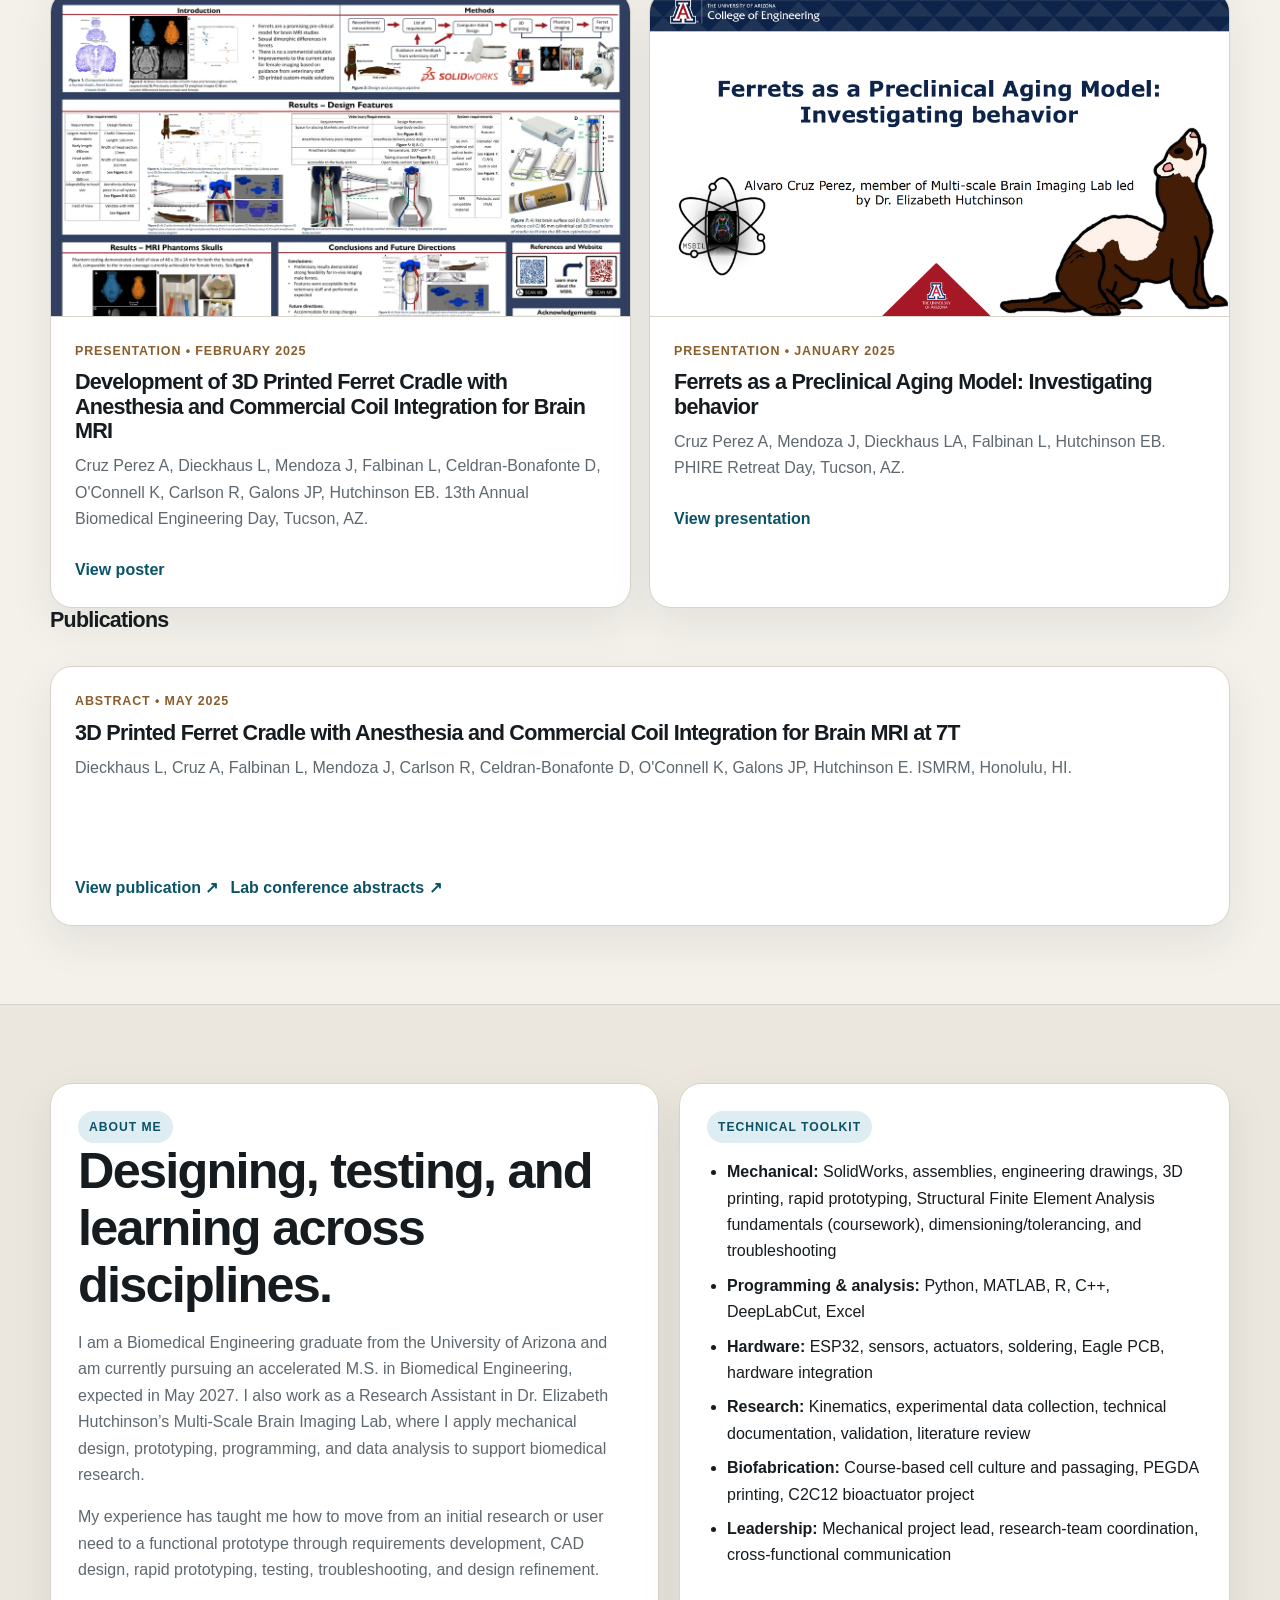
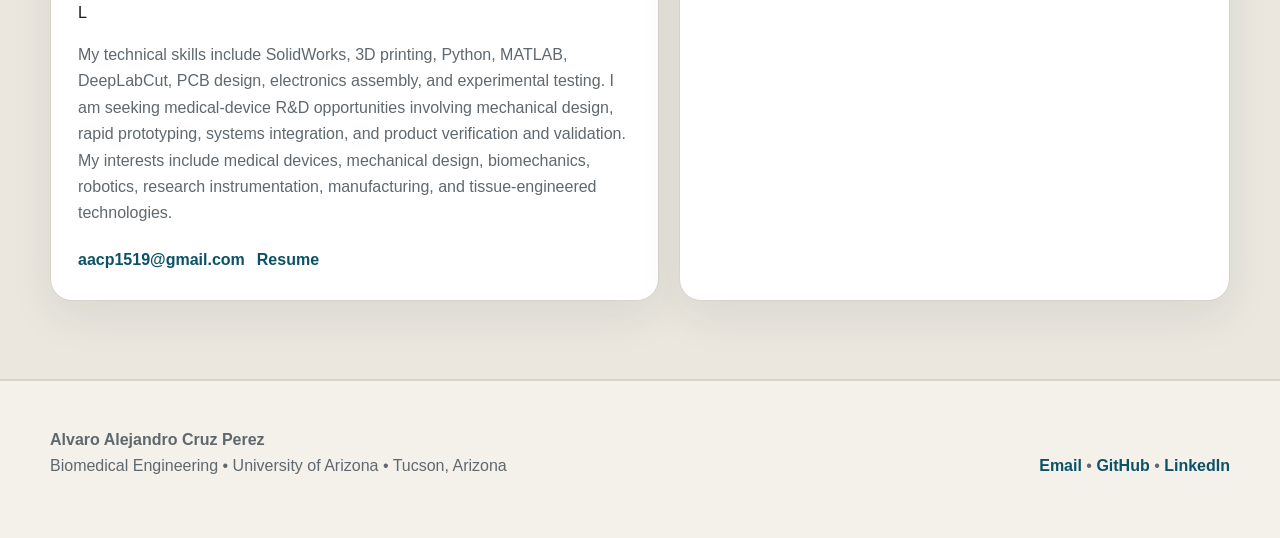
==== commit e5f7565f: "Update index.html" ====
--- a/index.html
+++ b/index.html
@@ -60,8 +60,8 @@
 <section class="section alt">
   <div class="container">
     <p class="statement">
-      My strongest work comes from combining <strong>mechanical design, electronics, programming, biomechanics, imaging, and data analysis</strong>
-      instead of treating them as isolated specialties.
+      I approach complex projects with <strong>curiosity, adaptability, collaboration, and ownership</strong>, working through uncertainty, 
+      communicating across disciplines, and iterating toward practical solutions.
     </p>
     <div class="capability-grid">
       <article class="card capability">
@@ -74,7 +74,7 @@
       </article>
       <article class="card capability">
         <h3>Biomedical research</h3>
-        <p>7T MRI, experimental design, DeepLabCut, Python, kinematics, MATLAB, and repeatable data-analysis workflows.</p>
+        <p> Preclinical MRI, experimental design, DeepLabCut, Python, kinematics, MATLAB, and repeatable data-analysis workflows.</p>
       </article>
     </div>
   </div>
--- a/assets/styles.css
+++ b/assets/styles.css
@@ -111,7 +111,20 @@
 .capability { border-top: 4px solid var(--accent); }
 .capability h3 { margin-bottom: 7px; }
 .capability p { margin-bottom: 0; }
-
+.coursework-grid {
+  display: grid;
+  grid-template-columns: repeat(2, minmax(0, 1fr));
+  gap: 18px;
+}
+
+.course-card h3 {
+  margin-bottom: 10px;
+  font-size: 1.2rem;
+}
+
+.course-card p {
+  margin: 0;
+}
 .projects-section-head {
   max-width: 900px;
   margin-bottom: 48px;
@@ -456,4 +469,5 @@
   .hero { padding-top: 66px; }
   .capability-grid, .output-grid, .gallery-grid, .gallery-grid.three { grid-template-columns: 1fr; }
   .gallery-grid .figure-card img { height: auto; }
-}
+  .coursework-grid {grid-template-columns: 1fr;}
+}
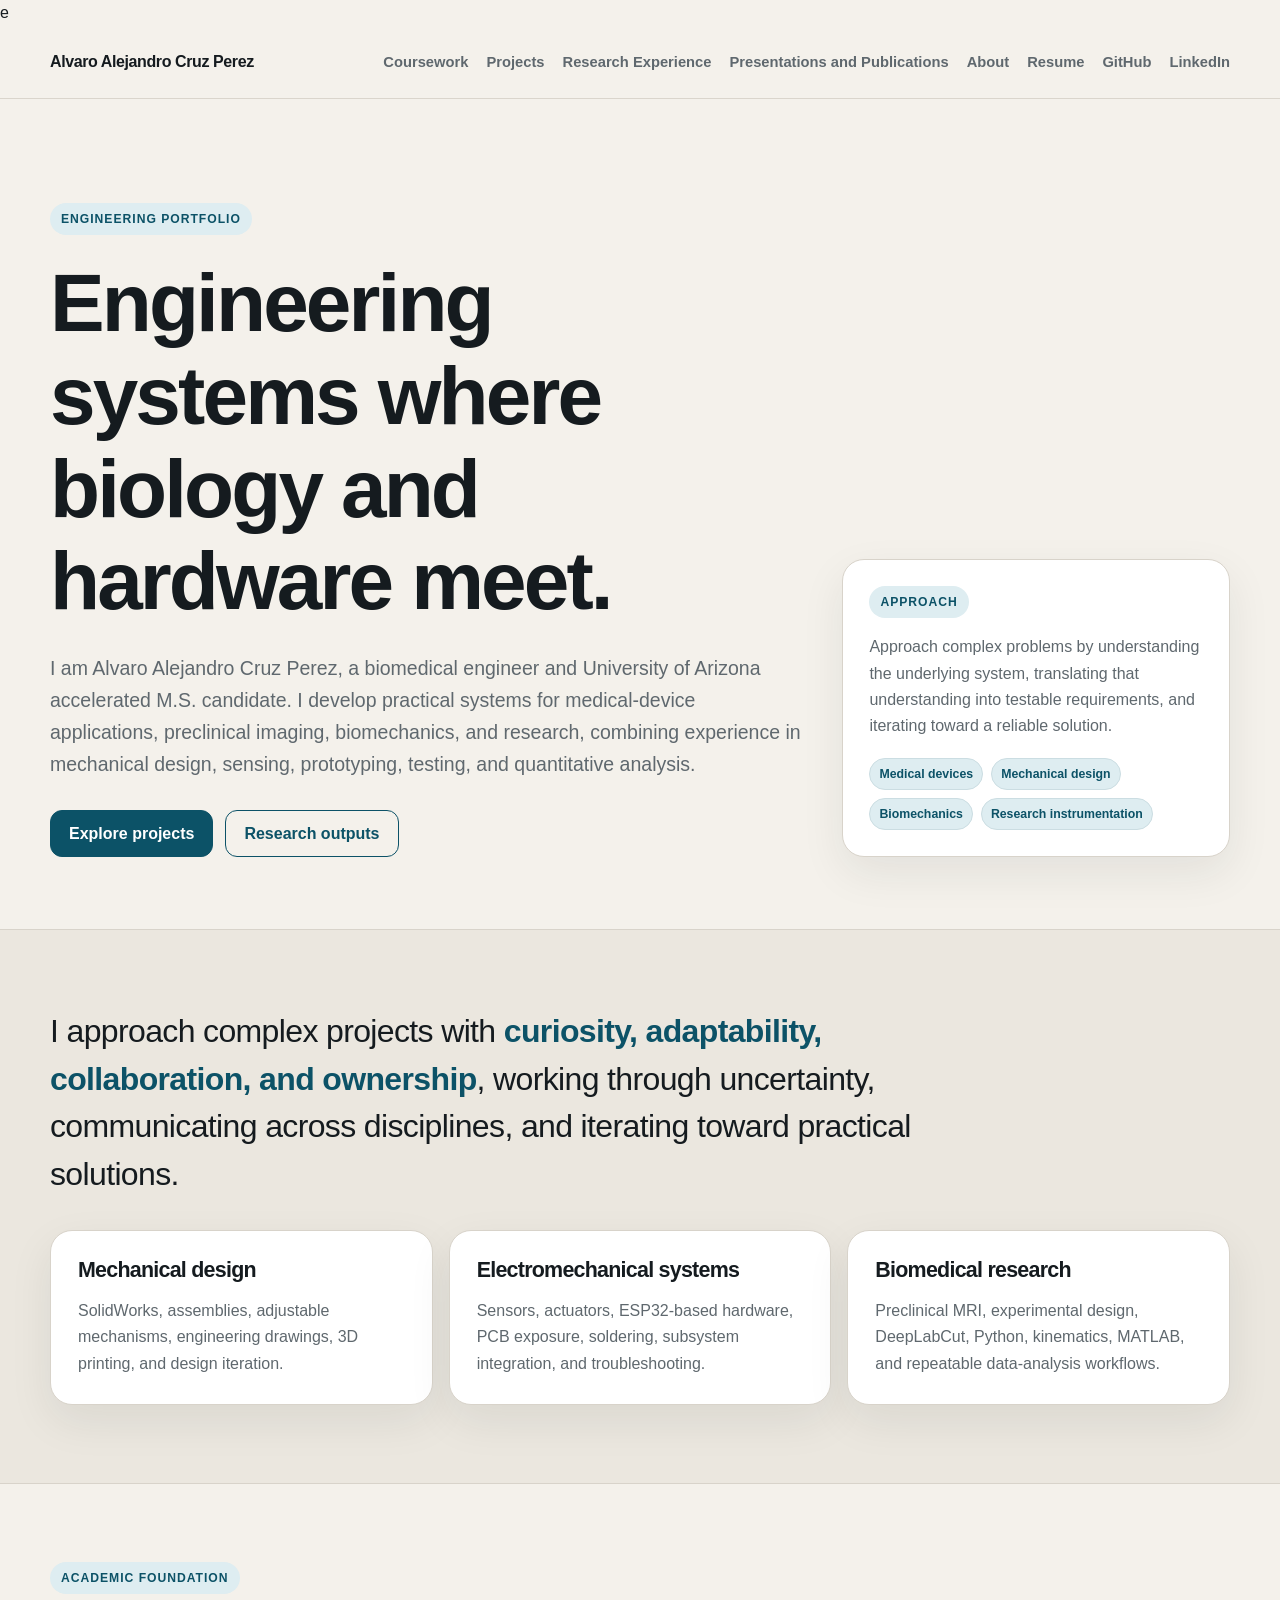
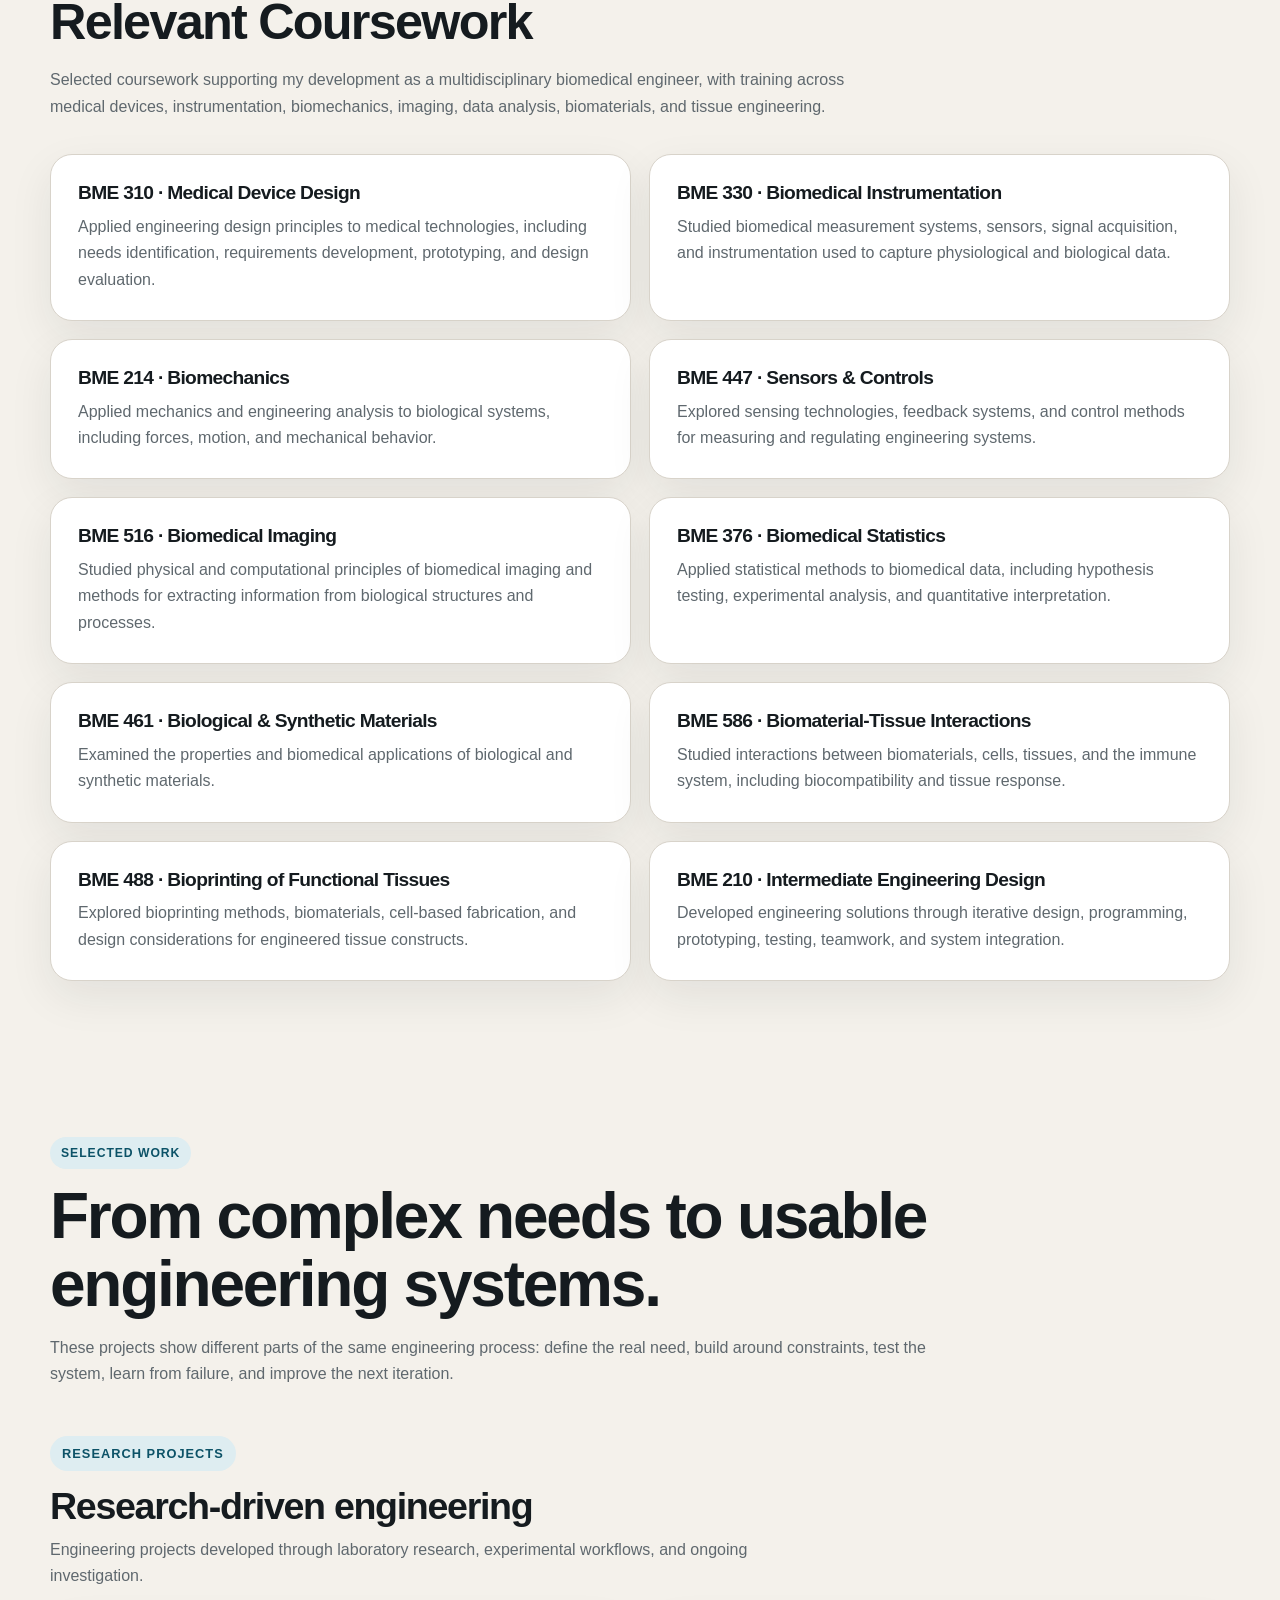
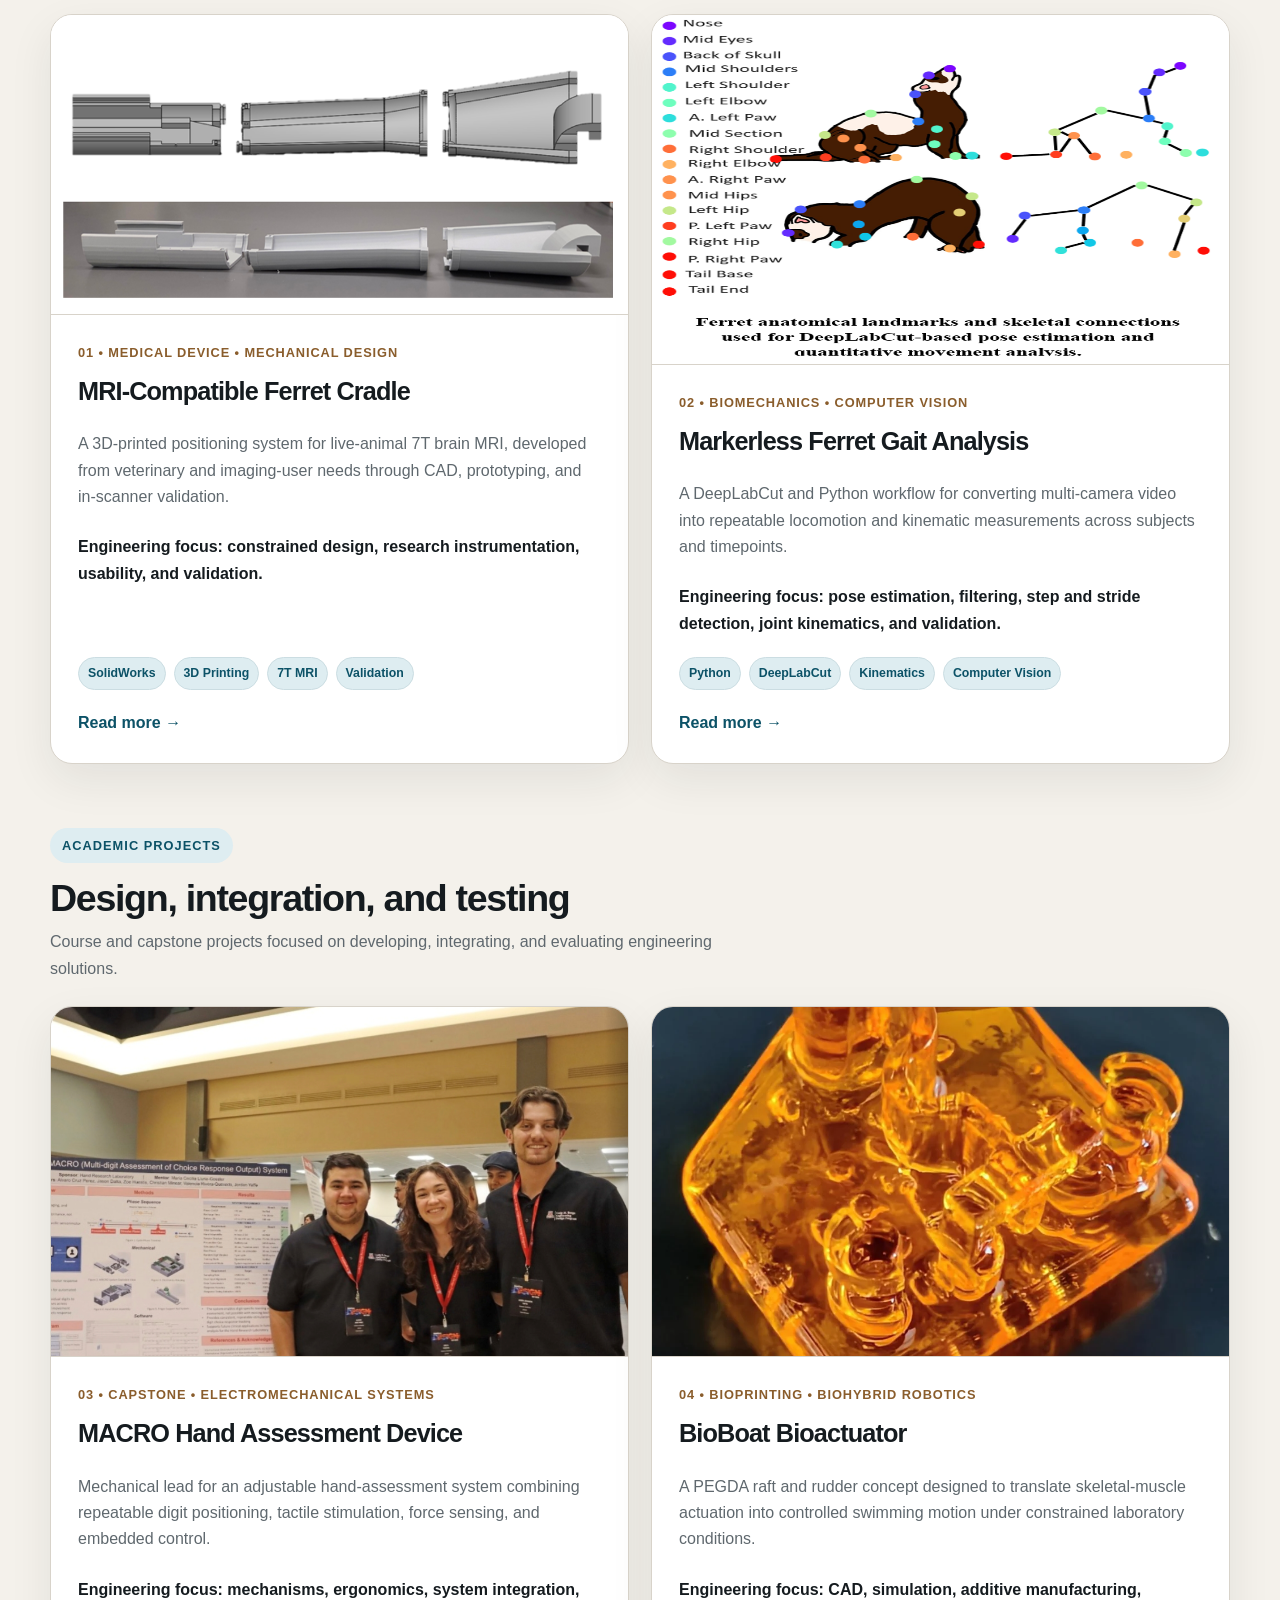
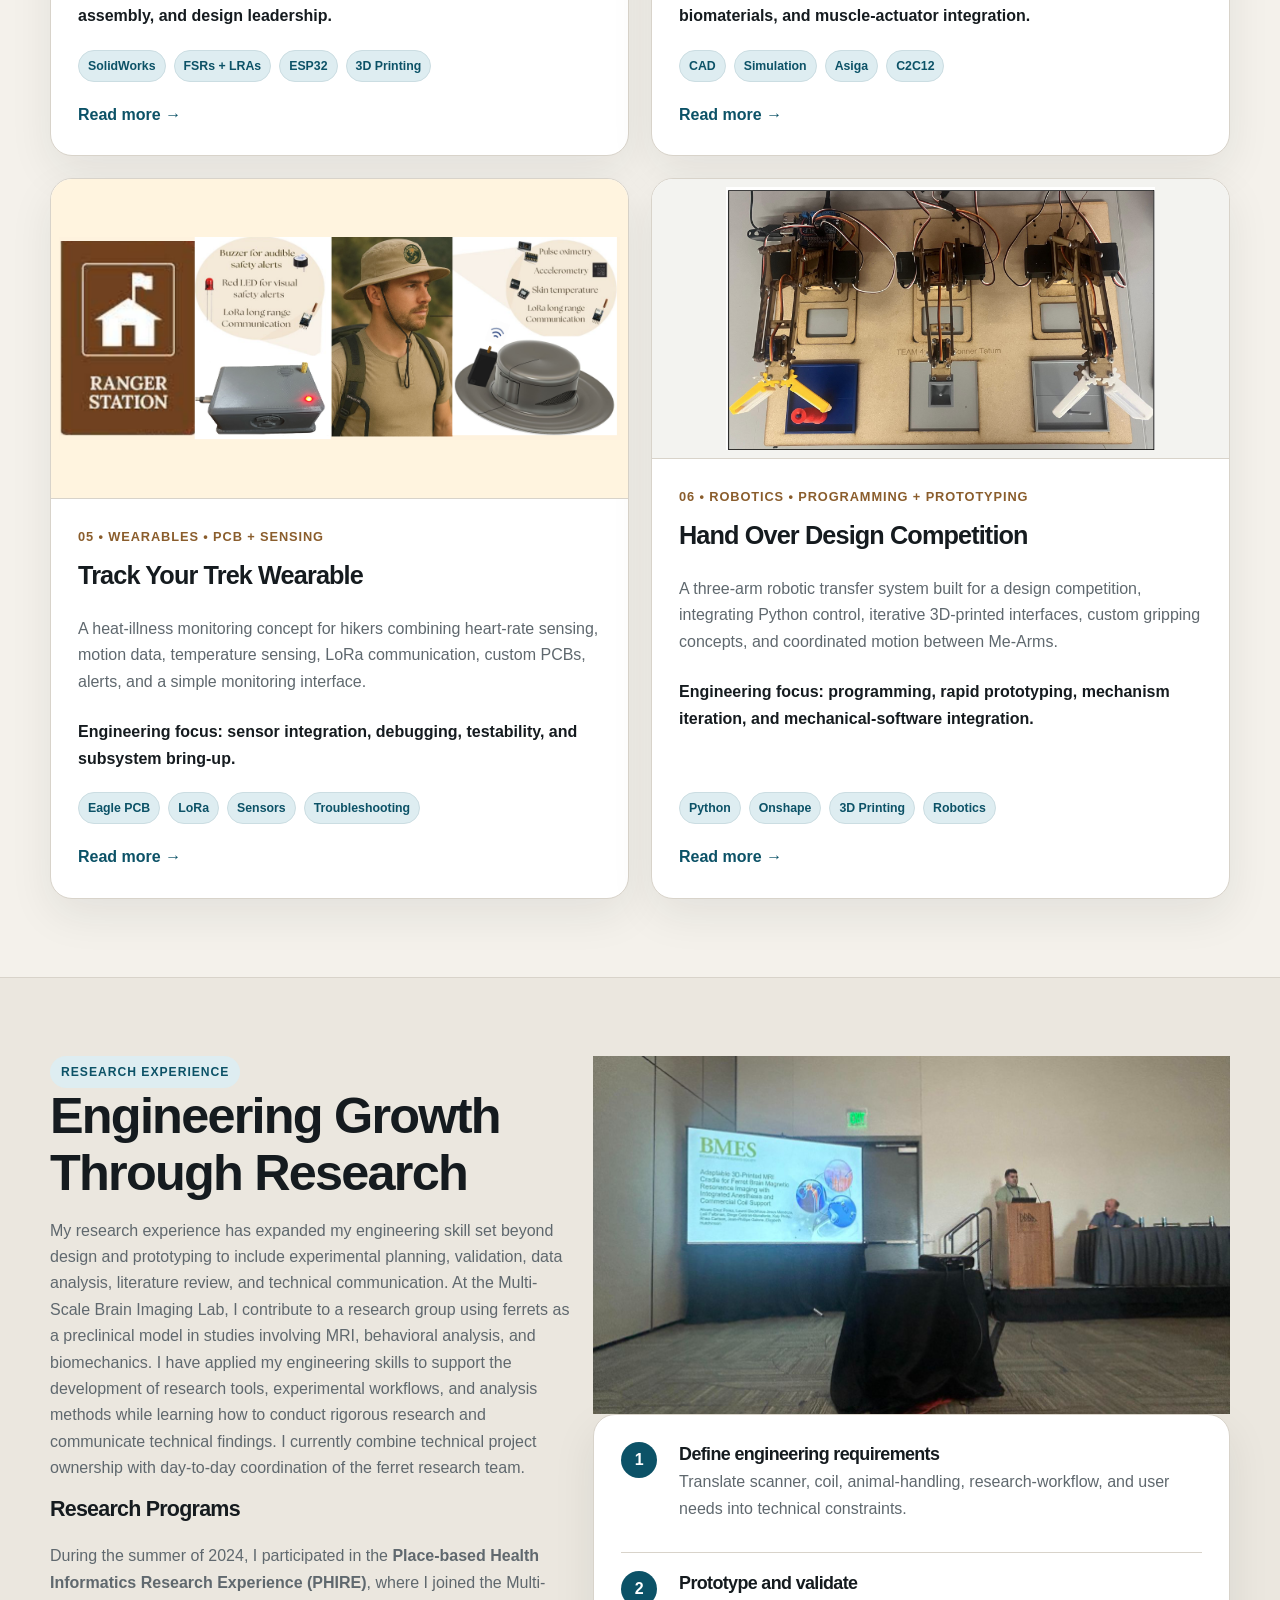
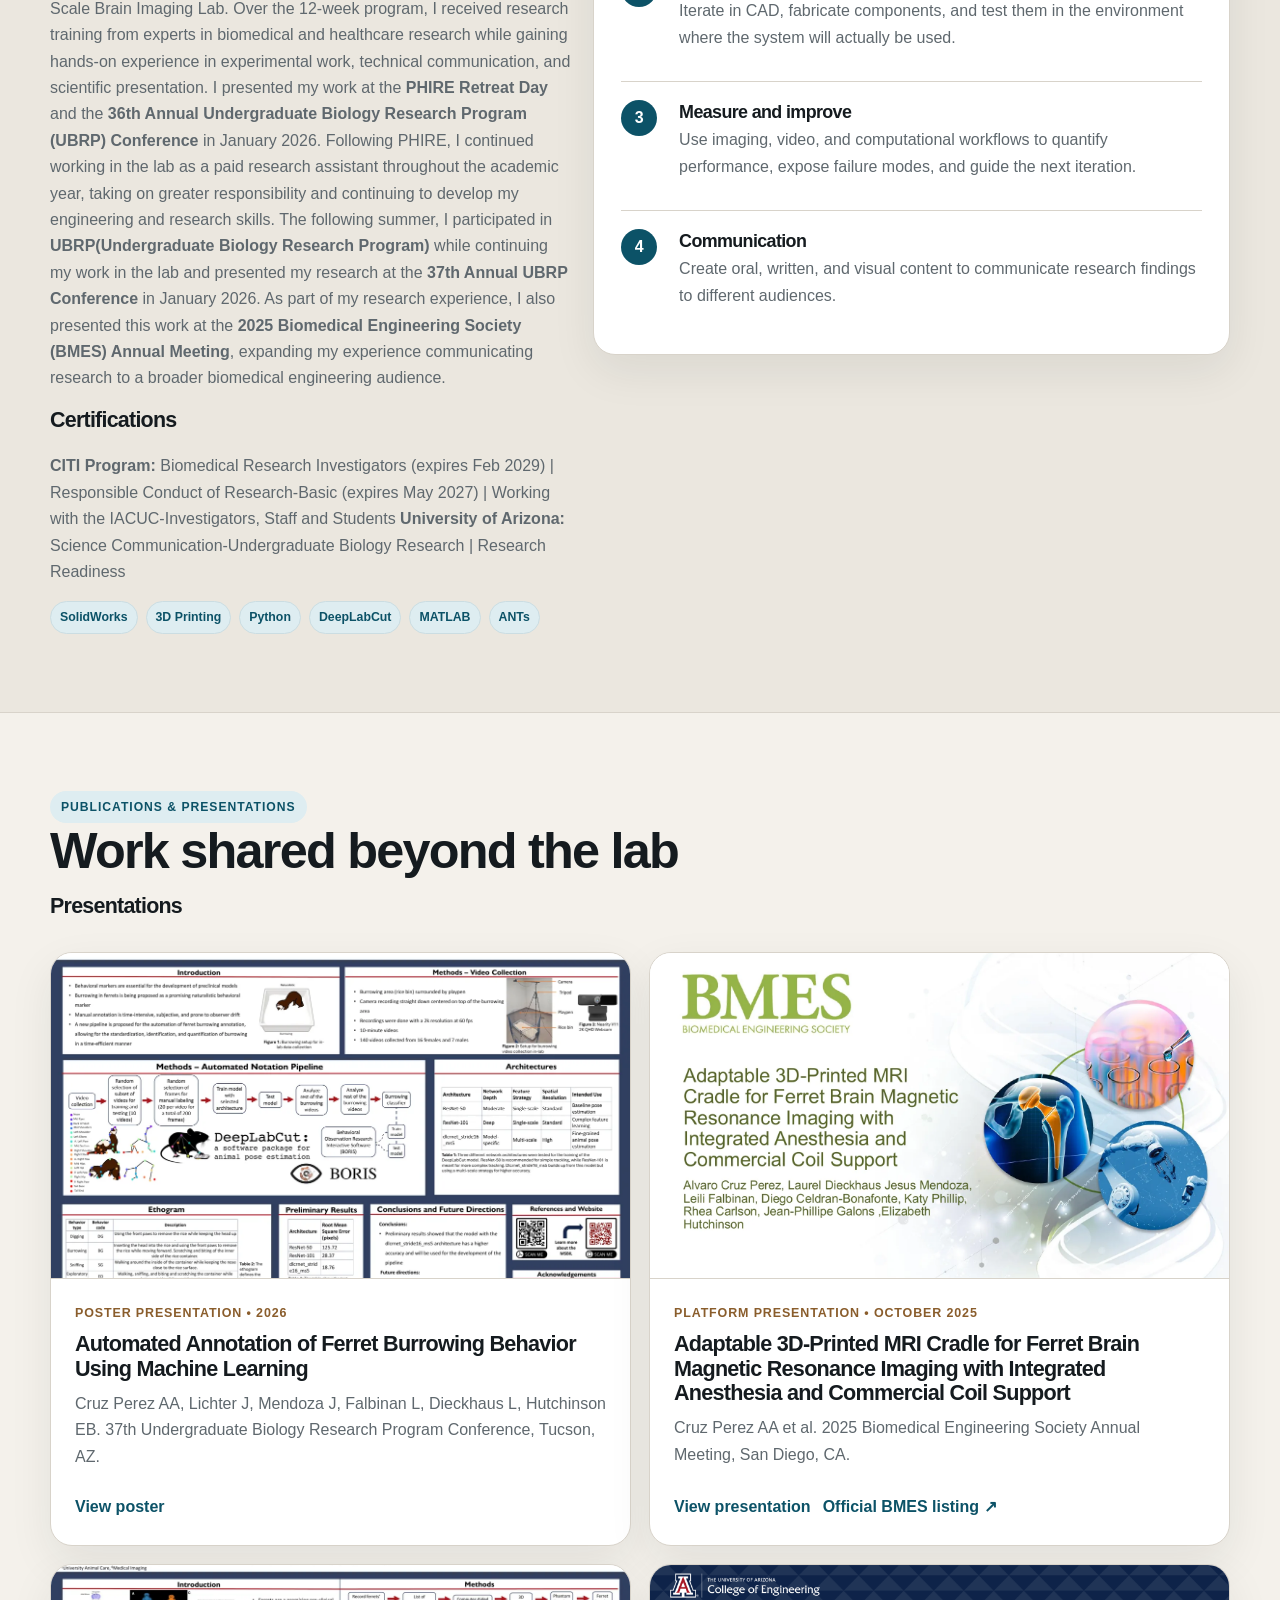
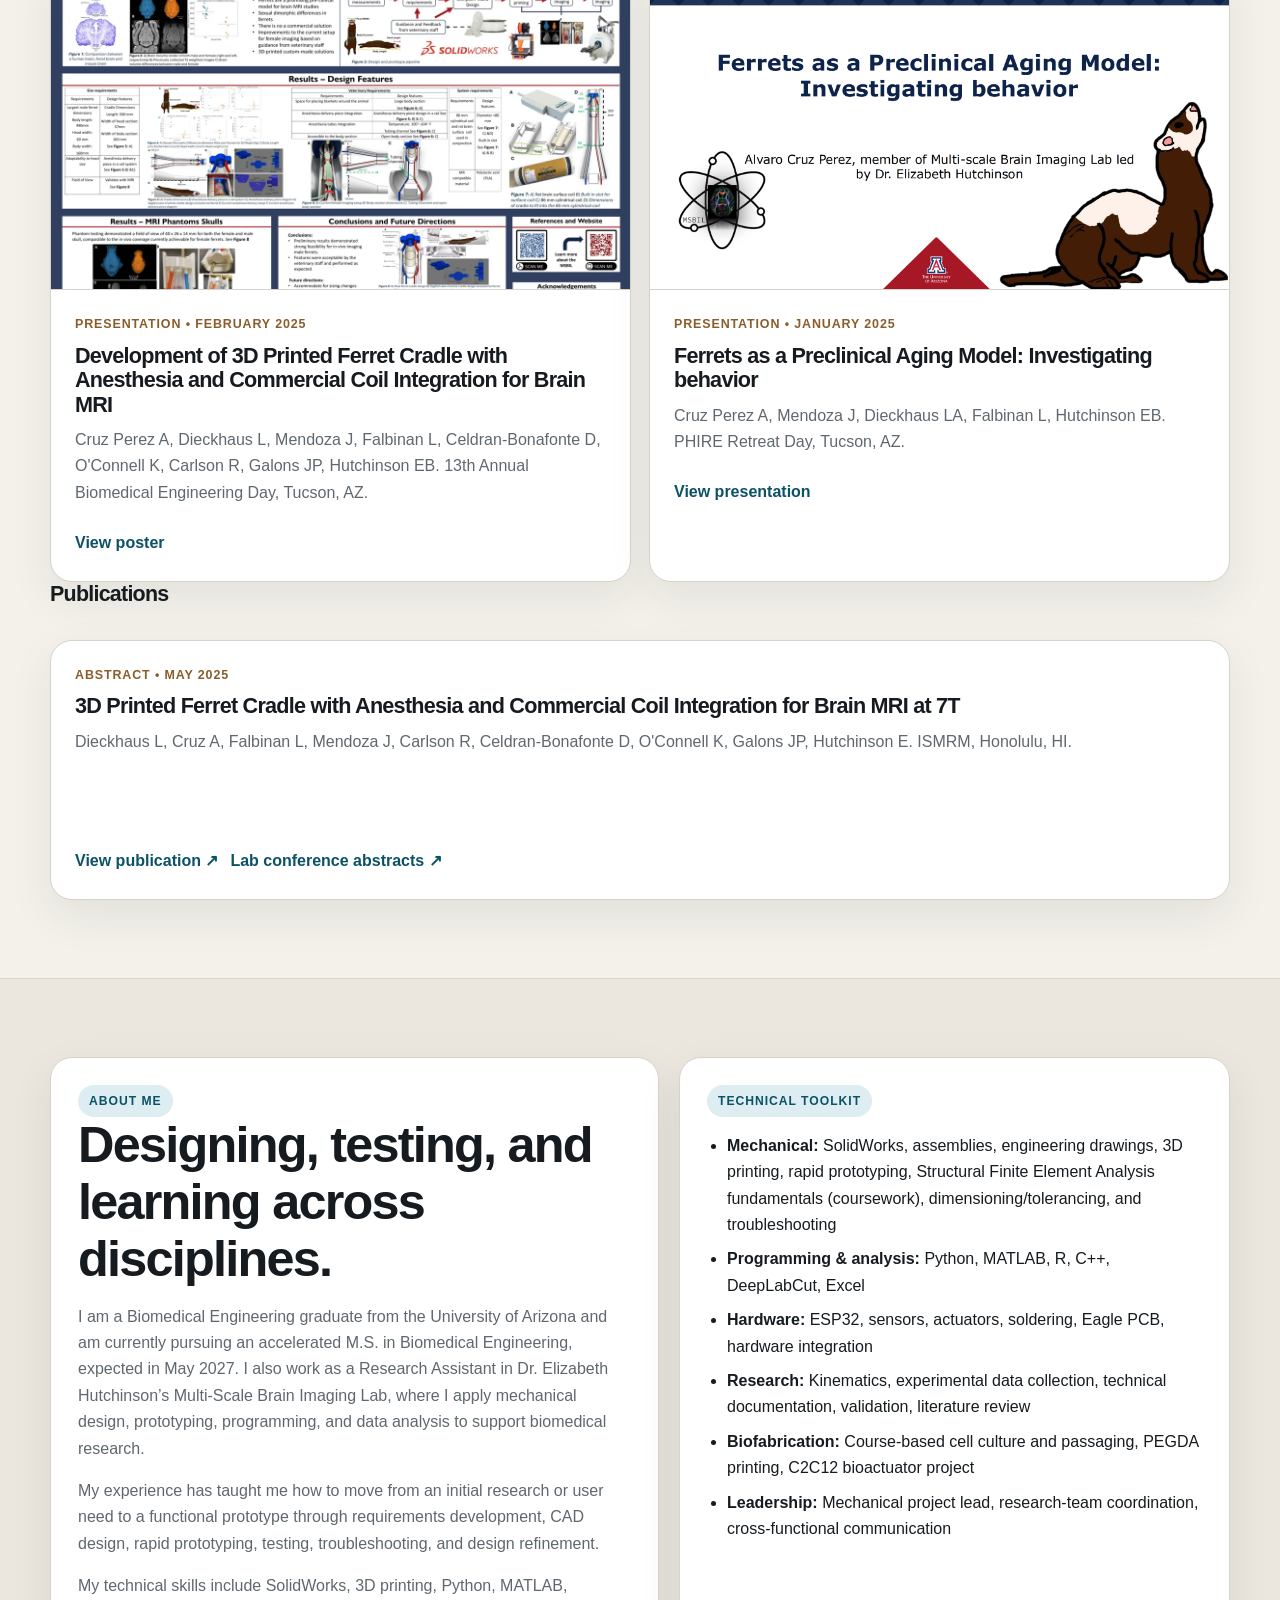
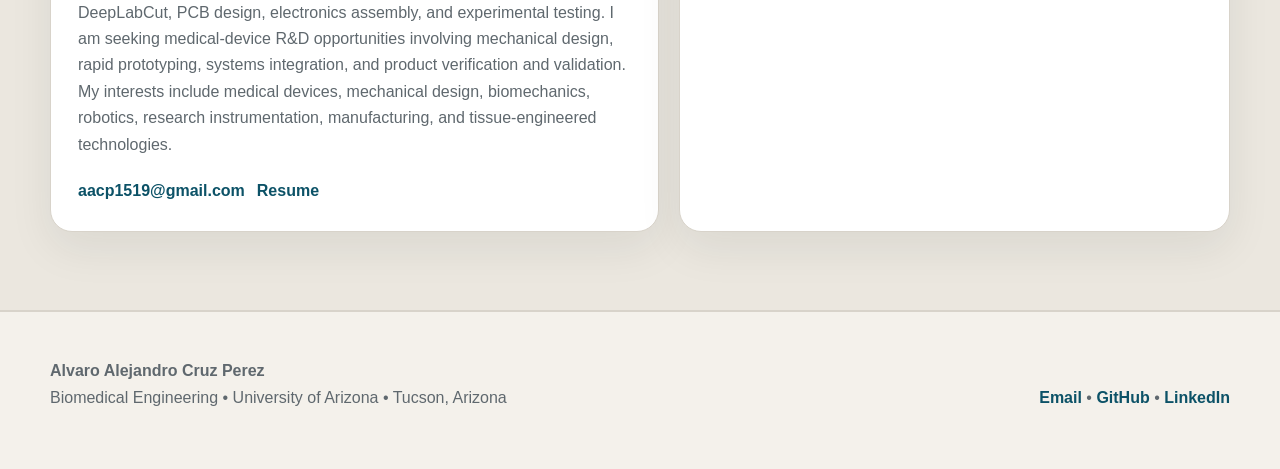
==== commit adff0882: "Update index.html" ====
--- a/index.html
+++ b/index.html
@@ -28,12 +28,12 @@
 <section class="hero">
   <div class="container hero-grid">
     <div>
-      <span class="eyebrow">Biomedical Engineering Portfolio</span>
+      <span class="eyebrow">Engineering Portfolio</span>
       <h1>Engineering systems where biology and hardware meet.</h1>
       <p class="hero-copy">
         I am Alvaro Alejandro Cruz Perez, a biomedical engineer and University of Arizona accelerated M.S. candidate.
-        I build practical systems for medical-device development, preclinical imaging, biomechanics, and research,
-        with experience spanning mechanical design, sensors, prototyping, testing, and quantitative analysis.
+        I develop practical systems for medical-device applications, preclinical imaging, biomechanics, and research, 
+        combining experience in mechanical design, sensing, prototyping, testing, and quantitative analysis.
       </p>
       <div class="actions">
         <a class="button" href="#projects">Explore projects</a>
@@ -43,15 +43,13 @@
     <aside class="hero-panel" aria-label="Current engineering focus">
       <span class="eyebrow">Approach</span>
       <p style="margin-top:16px">
-        <strong>Biological and physiological principles are not only the problem context.</strong>
-        I use them alongside engineering concepts to identify constraints, design workable systems, and interpret how those systems perform.
+        Approach complex problems by understanding the underlying system, translating that understanding into testable requirements, and iterating toward a reliable solution.
       </p>
       <div class="focus-list">
         <span class="tag">Medical devices</span>
         <span class="tag">Mechanical design</span>
         <span class="tag">Biomechanics</span>
         <span class="tag">Research instrumentation</span>
-        <span class="tag">Biofabrication</span>
       </div>
     </aside>
   </div>
@@ -307,22 +305,22 @@
       </p>
       <h3>Research Programs</h3>
       <p>
-      During the summer of 2024, I participated in the <strong>Place-based Health Informatics Research Experience (PHIRE)</strong>strong>, where I joined the 
+      During the summer of 2024, I participated in the <strong>Place-based Health Informatics Research Experience (PHIRE)</strong>, where I joined the 
       Multi-Scale Brain Imaging Lab. Over the 12-week program, I received research training from experts in biomedical and healthcare 
       research while gaining hands-on experience in experimental work, technical communication, and scientific presentation. I presented 
-      my work at the <strong>PHIRE Retreat Day</strong>strong> and the <strong>36th Annual Undergraduate Biology Research Program (UBRP) Conference</strong>strong> in January 2026.
+      my work at the <strong>PHIRE Retreat Day</strong> and the <strong>36th Annual Undergraduate Biology Research Program (UBRP) Conference</strong> in January 2026.
 
       Following PHIRE, I continued working in the lab as a paid research assistant throughout the academic year, taking on greater responsibility 
-      and continuing to develop my engineering and research skills. The following summer, I participated in <strong>UBRP(Undergraduate Biology Research Program)</strong>strong> while continuing my work in the 
-      lab and presented my research at the <strong>37th Annual UBRP Conference</strong>strong> in January 2026. 
+      and continuing to develop my engineering and research skills. The following summer, I participated in <strong>UBRP(Undergraduate Biology Research Program)</strong> while continuing my work in the 
+      lab and presented my research at the <strong>37th Annual UBRP Conference</strong> in January 2026. 
         
-      As part of my research experience, I also presented this work at the <strong>2025 Biomedical Engineering Society (BMES) Annual Meeting</strong>strong>, expanding my 
+      As part of my research experience, I also presented this work at the <strong>2025 Biomedical Engineering Society (BMES) Annual Meeting</strong>, expanding my 
       experience communicating research to a broader biomedical engineering audience.
       </p>
       <h3>Certifications</h3>
       <p>
-      <strong>CITI Program:</strong>strong> Biomedical Research Investigators (expires Feb 2029) | Responsible Conduct of Research-Basic (expires May 2027) | Working with the IACUC-Investigators, Staff and Students
-      <strong>University of Arizona:</strong>strong> Science Communication-Undergraduate Biology Research | Research Readiness
+      <strong>CITI Program:</strong> Biomedical Research Investigators (expires Feb 2029) | Responsible Conduct of Research-Basic (expires May 2027) | Working with the IACUC-Investigators, Staff and Students
+      <strong>University of Arizona:</strong> Science Communication-Undergraduate Biology Research | Research Readiness
       </p>
       <div class="tags">
         <span class="tag">SolidWorks</span><span class="tag">3D Printing</span><span class="tag">Python</span>
@@ -457,7 +455,7 @@
         I also work as a Research Assistant in Dr. Elizabeth Hutchinson’s Multi-Scale Brain Imaging Lab, where I apply mechanical design, prototyping, programming, and data 
         analysis to support biomedical research. </p>
        <p>My experience has taught me how to move from an initial research or user need to a functional prototype through requirements development, CAD design, rapid prototyping, 
-        testing, troubleshooting, and design refinement.</p>L
+        testing, troubleshooting, and design refinement.</p>
       <p>
         My technical skills include SolidWorks, 3D printing, Python, MATLAB, DeepLabCut, PCB design, electronics assembly, and experimental testing. I am seeking medical-device 
         R&D opportunities involving mechanical design, rapid prototyping, systems integration, and product verification and validation.
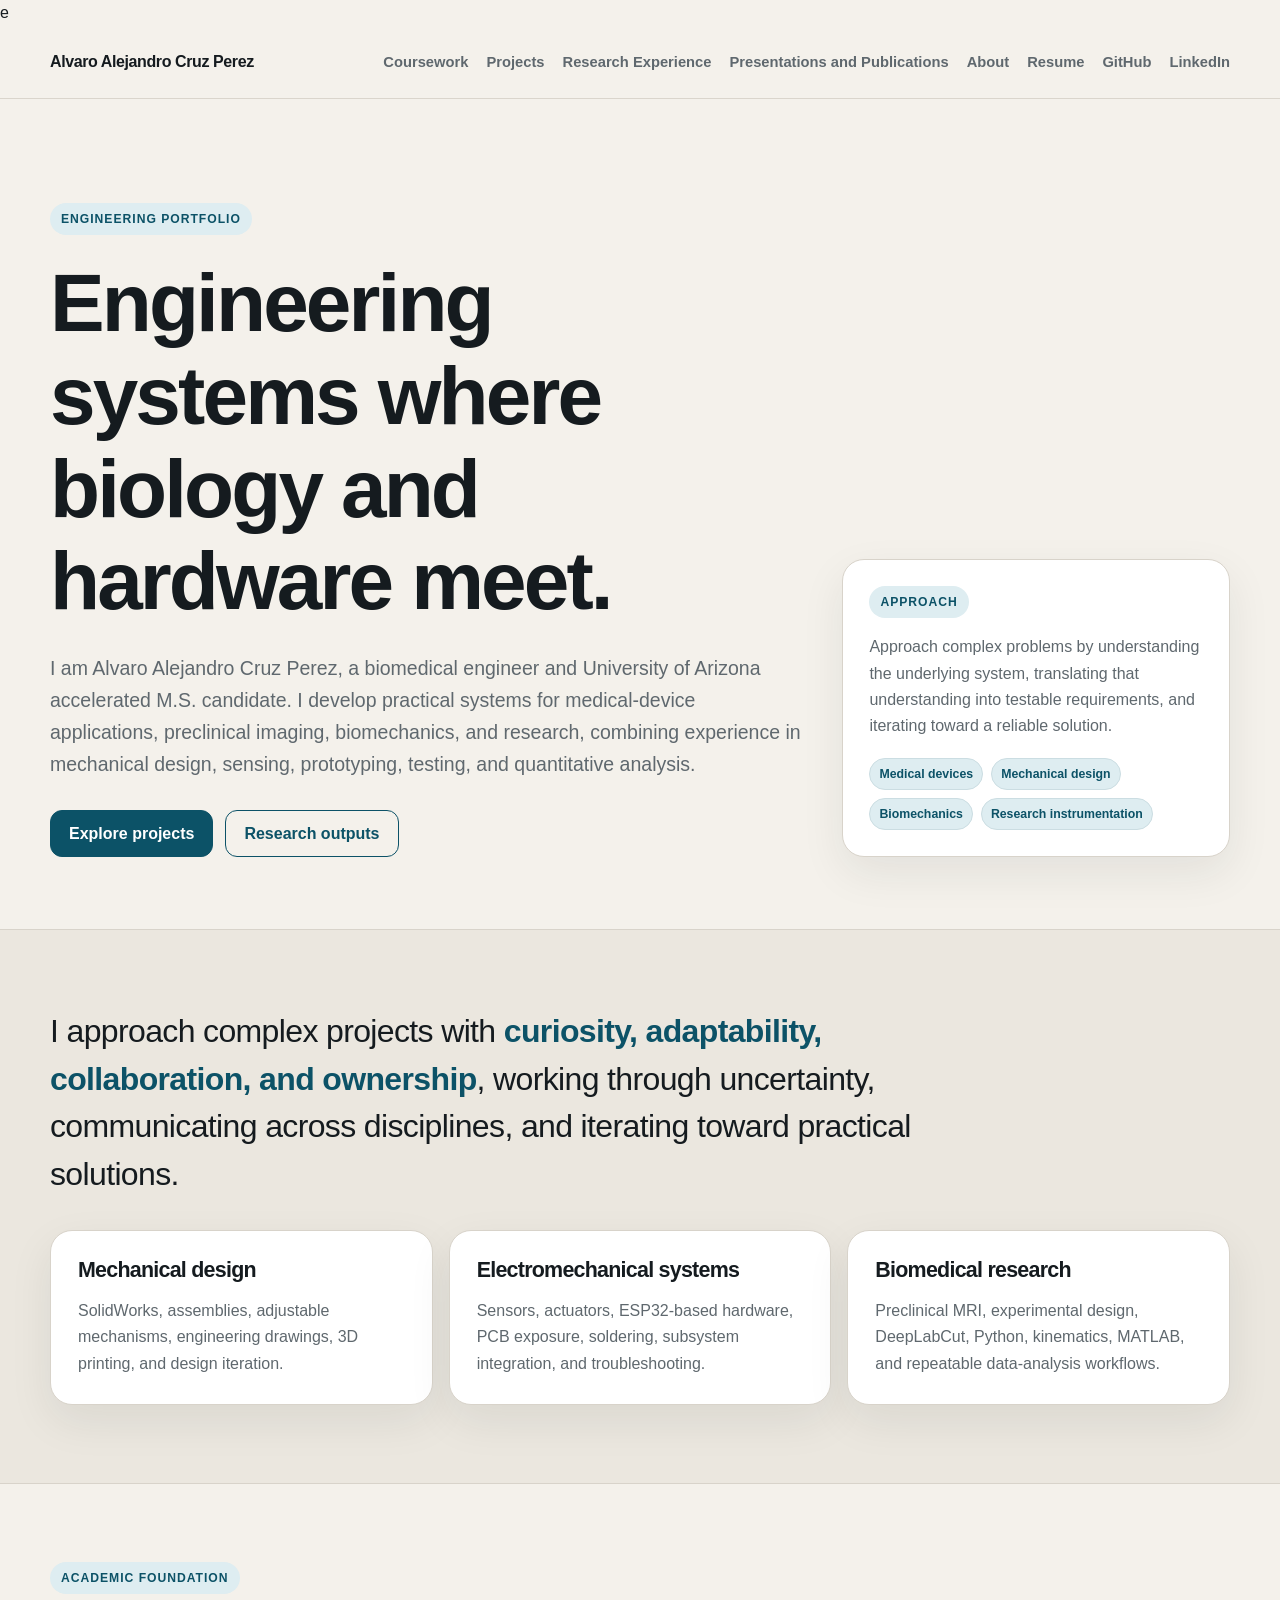
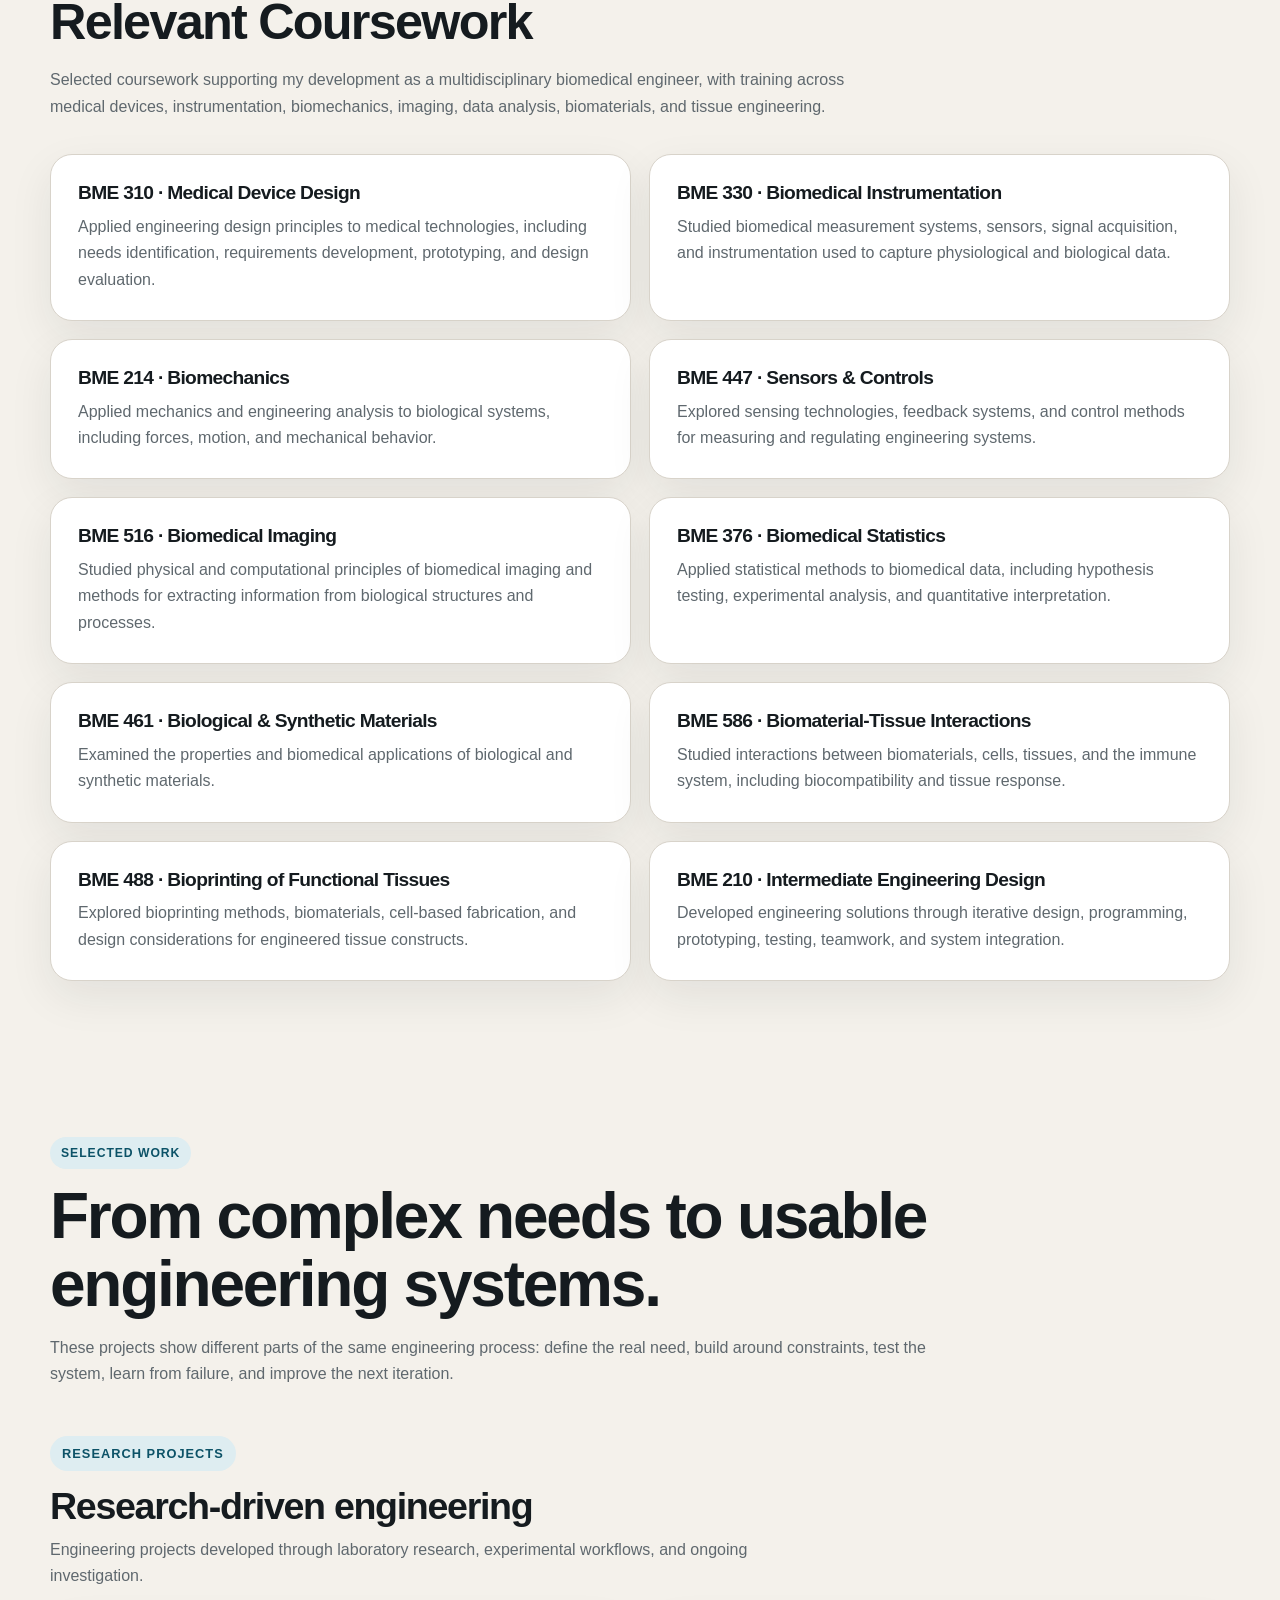
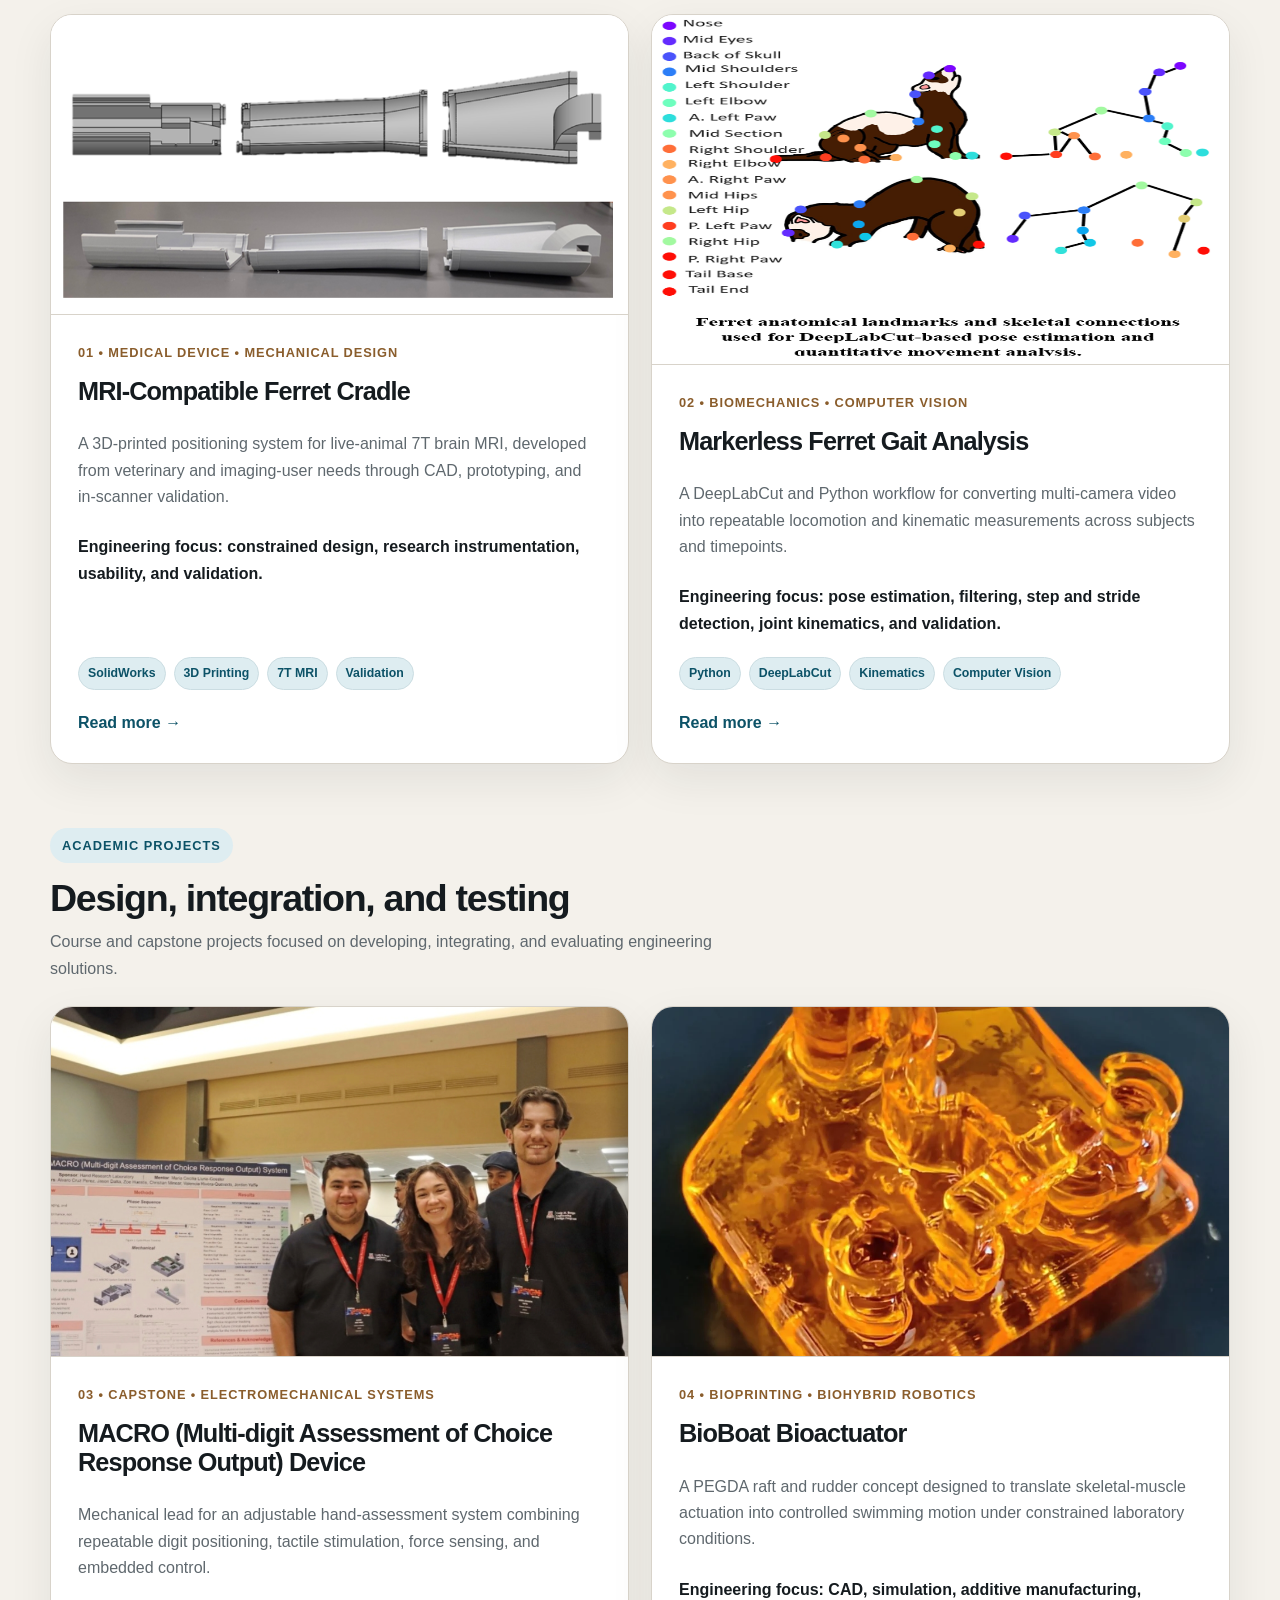
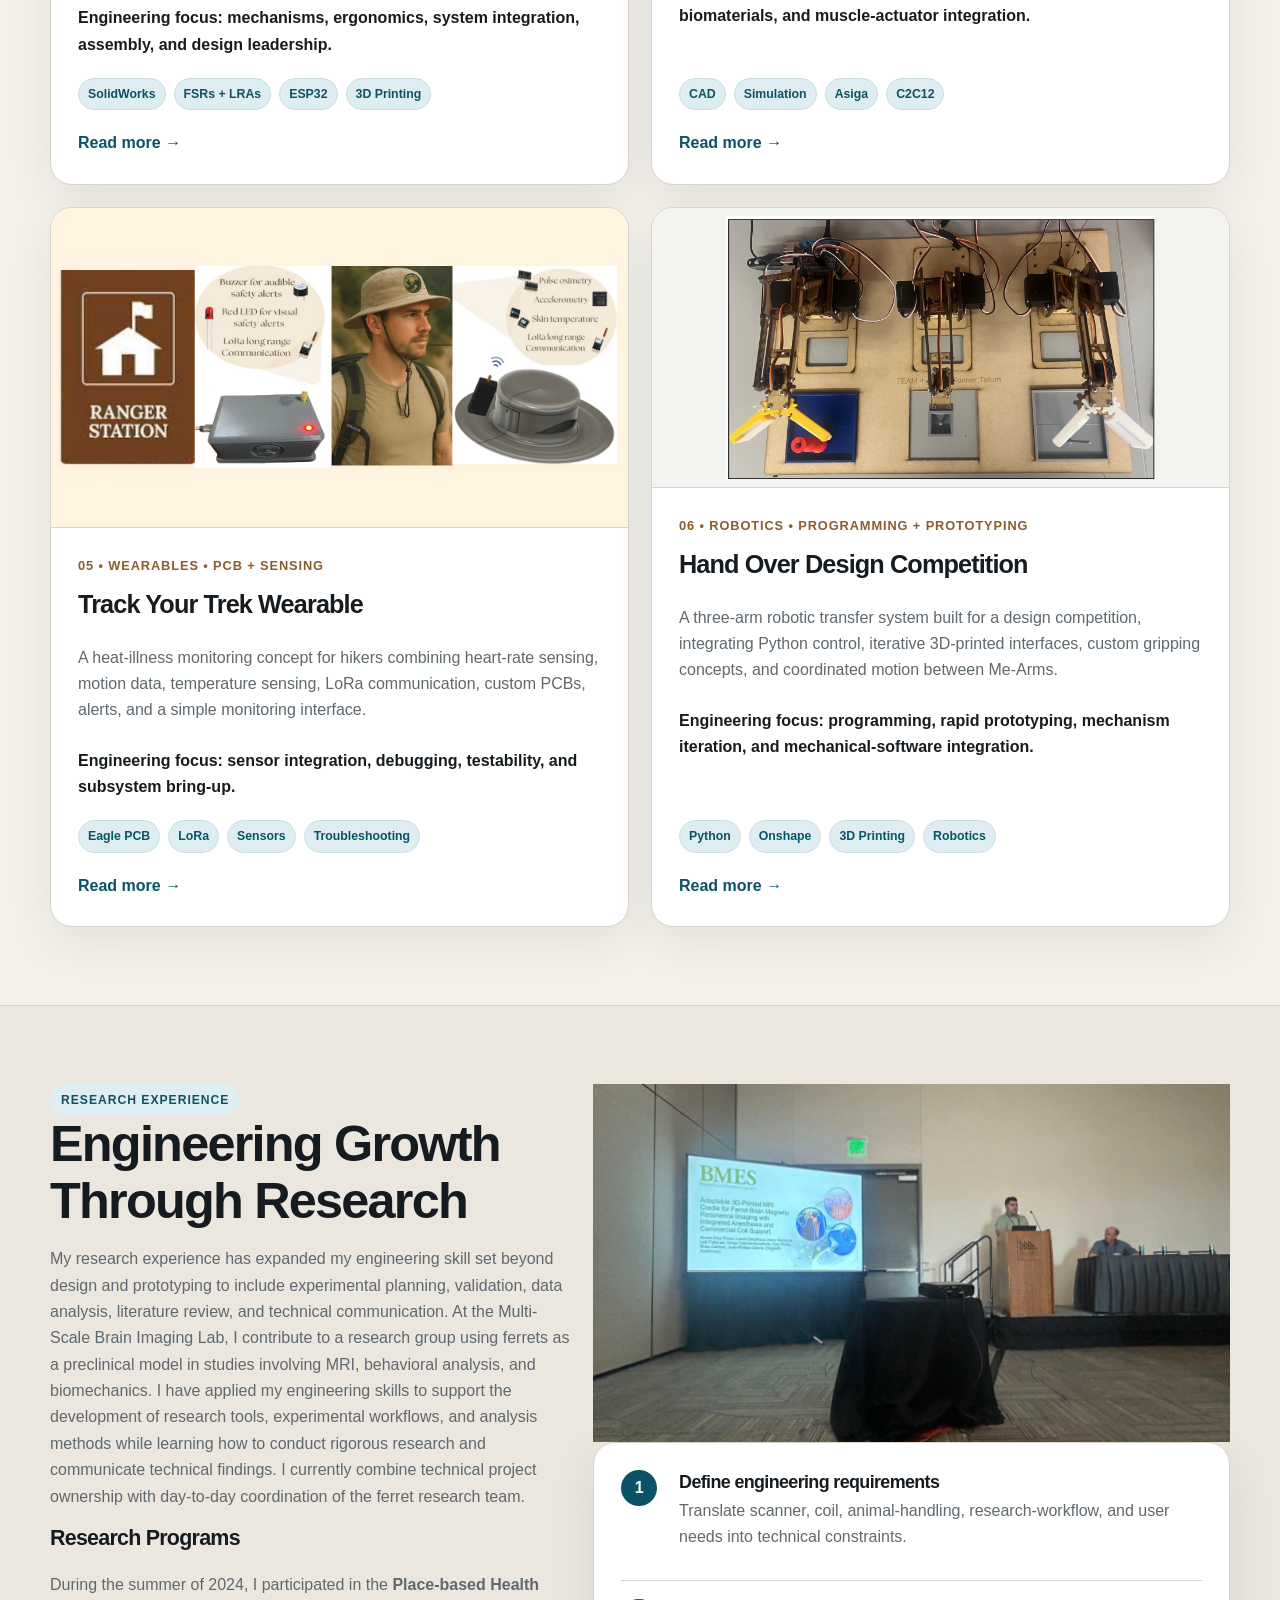
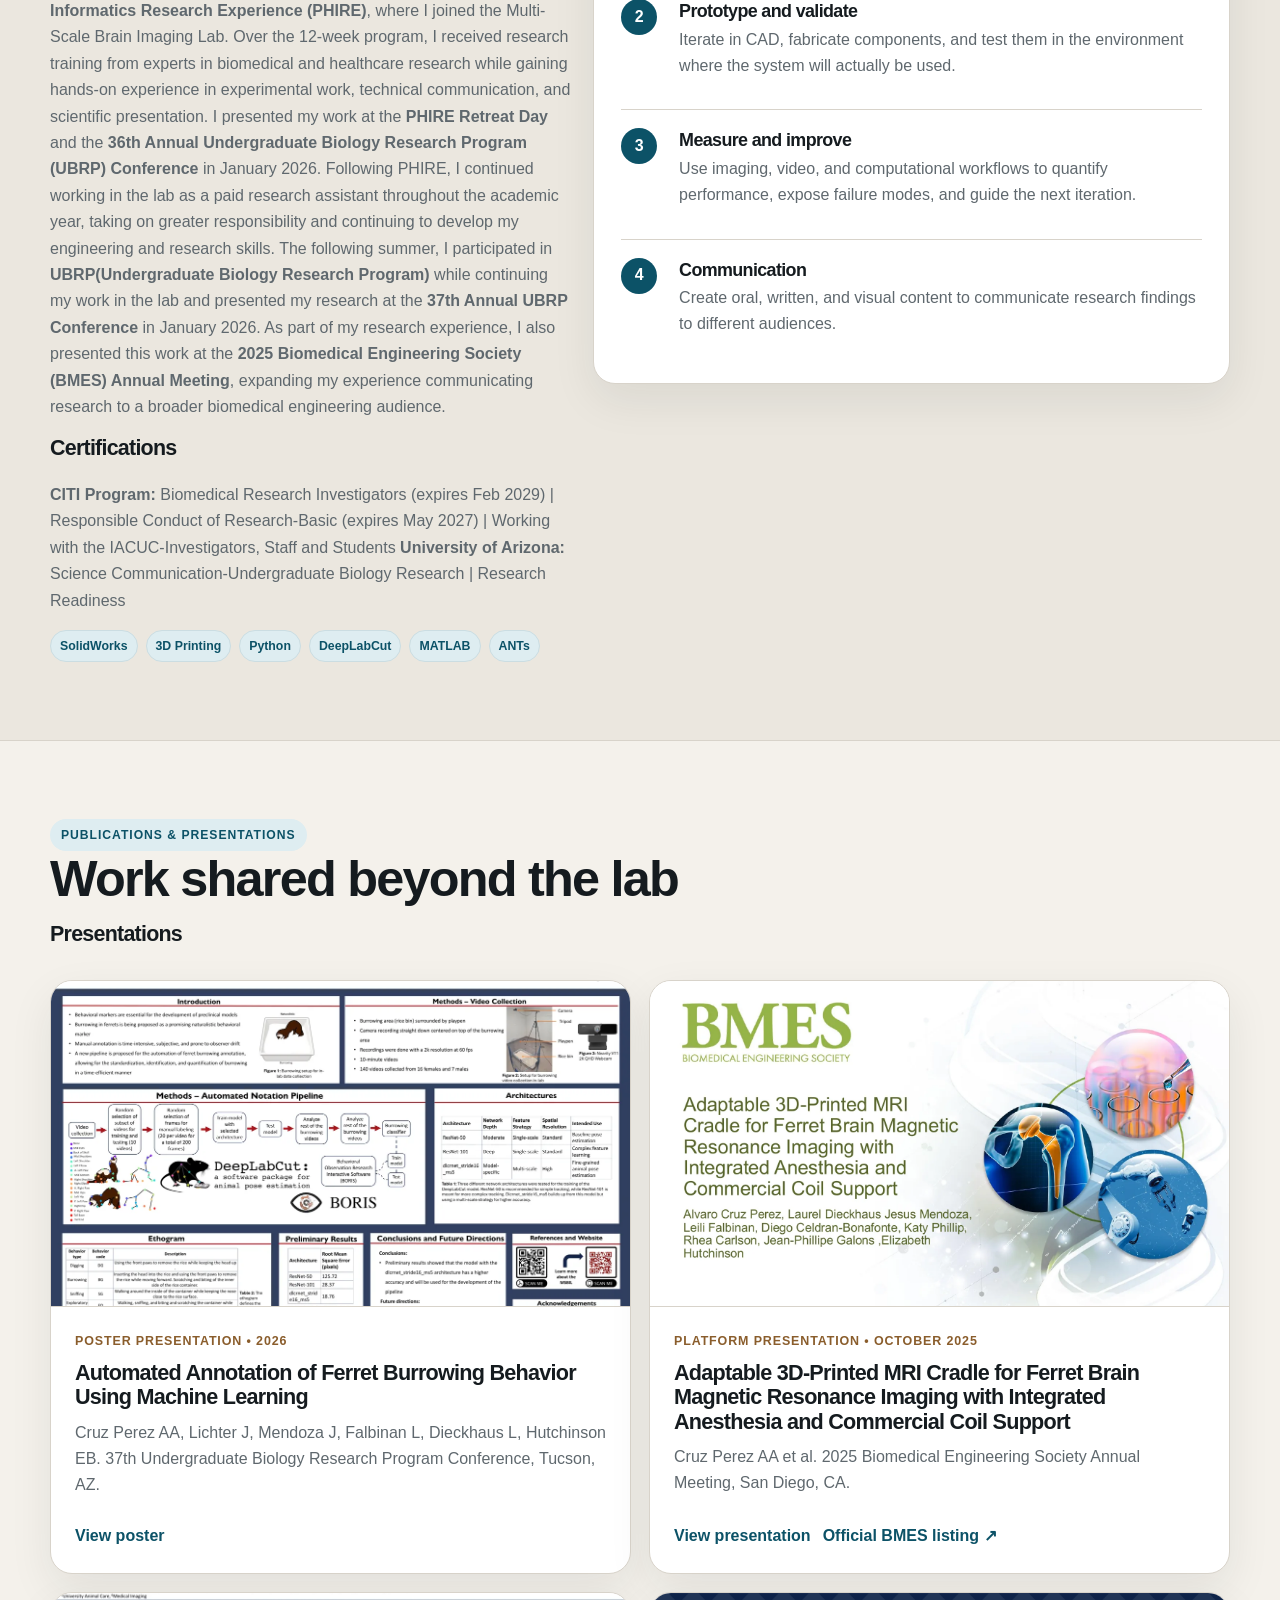
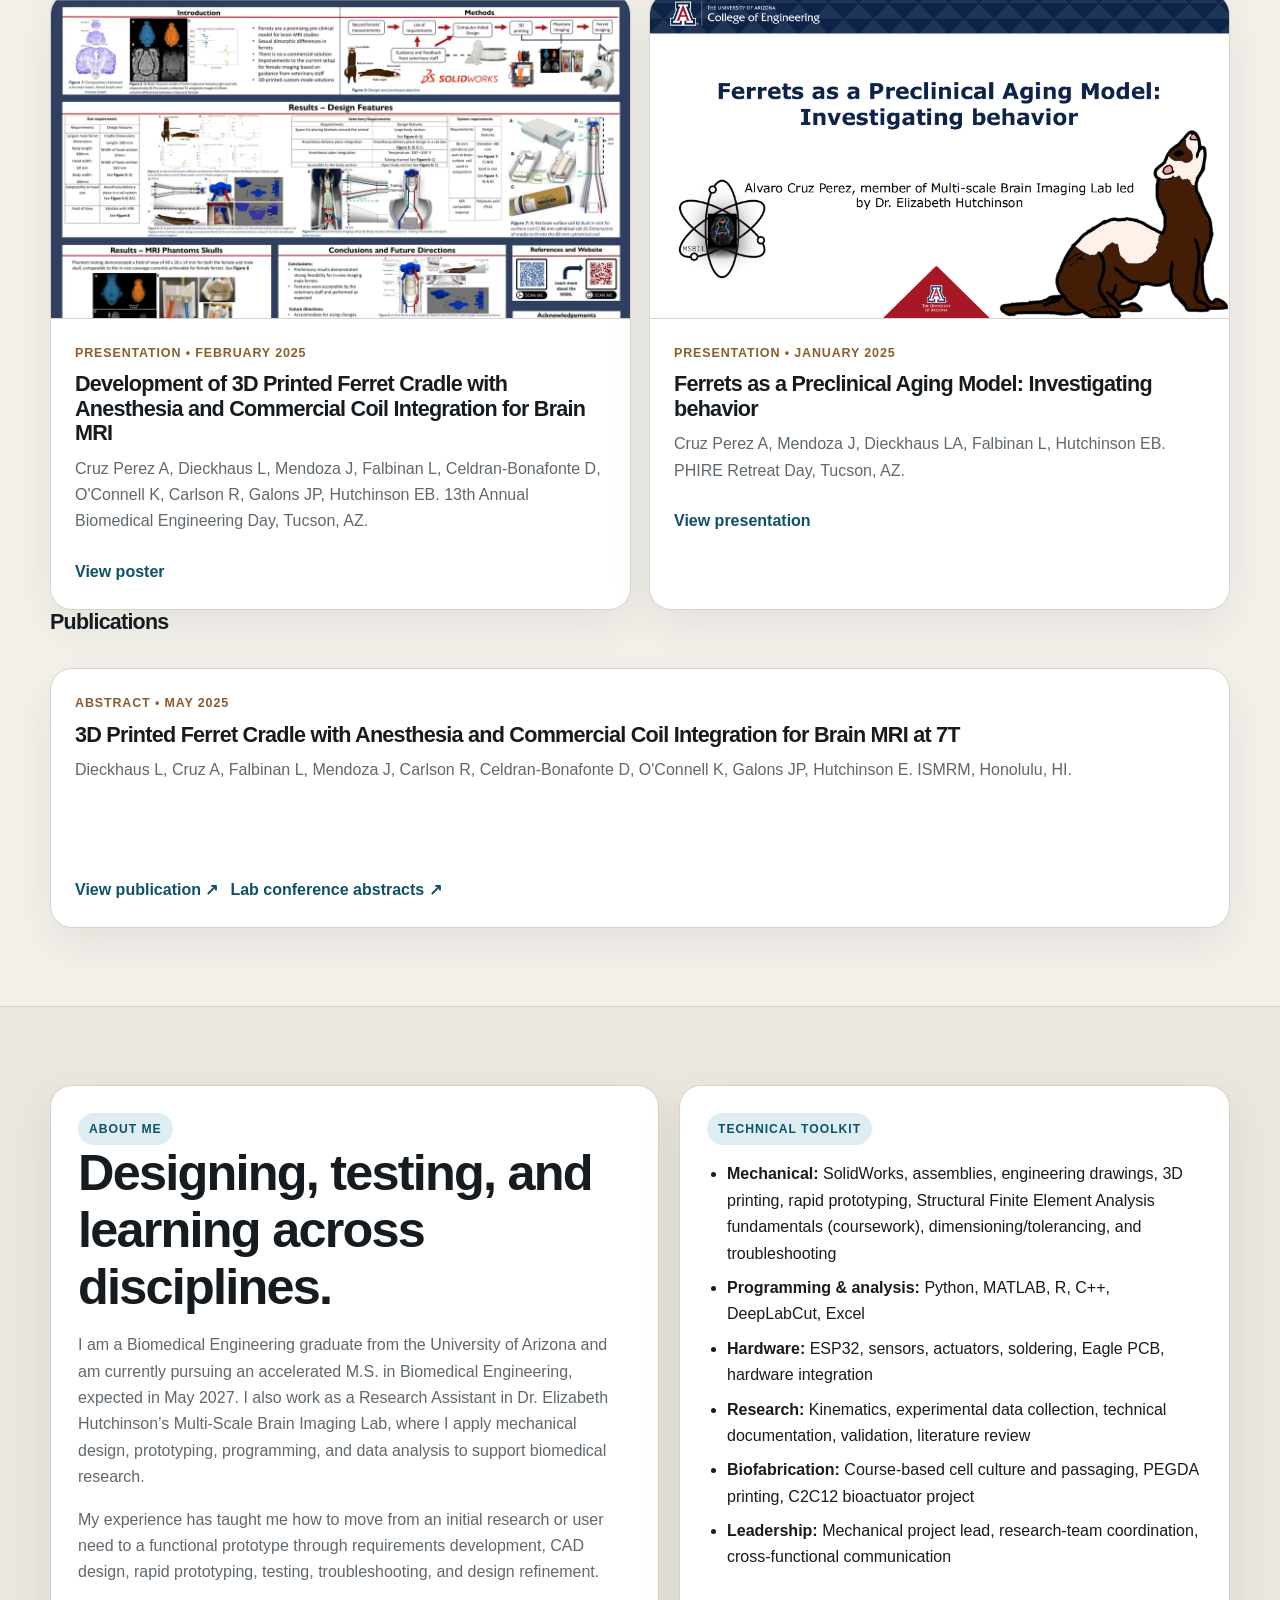
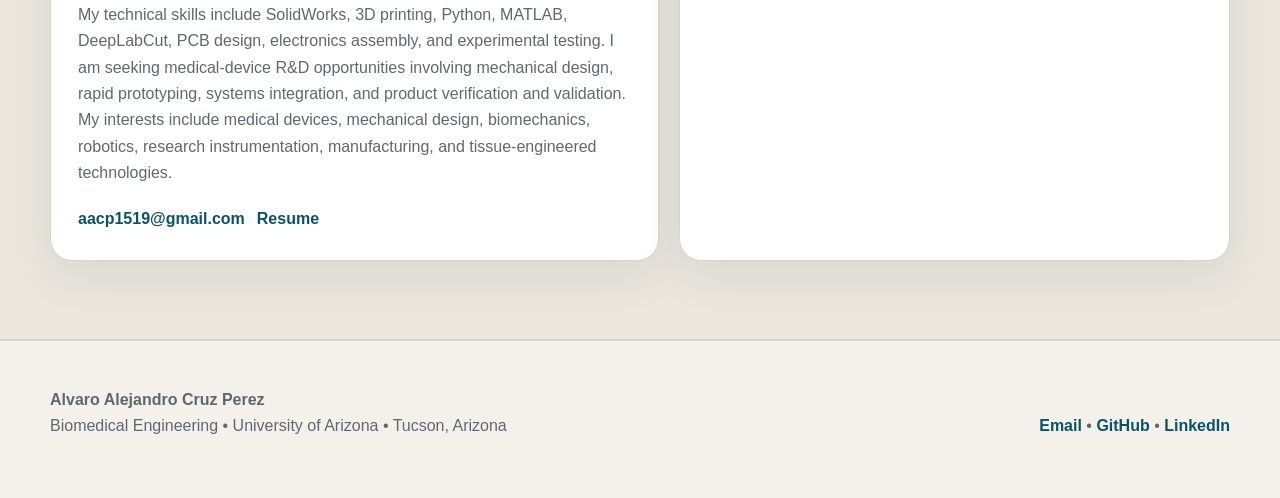
==== commit 0209ed85: "Update index.html" ====
--- a/index.html
+++ b/index.html
@@ -237,7 +237,7 @@
         </div>
         <div class="project-card-body">
           <div class="project-number">03 • Capstone • Electromechanical systems</div>
-          <h3>MACRO Hand Assessment Device</h3>
+          <h3>MACRO (Multi-digit Assessment of Choice Response Output) Device</h3>
           <p>Mechanical lead for an adjustable hand-assessment system combining repeatable digit positioning, tactile stimulation, force sensing, and embedded control.</p>
           <p class="lesson">Engineering focus: mechanisms, ergonomics, system integration, assembly, and design leadership.</p>
           <div class="tags"><span class="tag">SolidWorks</span><span class="tag">FSRs + LRAs</span><span class="tag">ESP32</span><span class="tag">3D Printing</span></div>
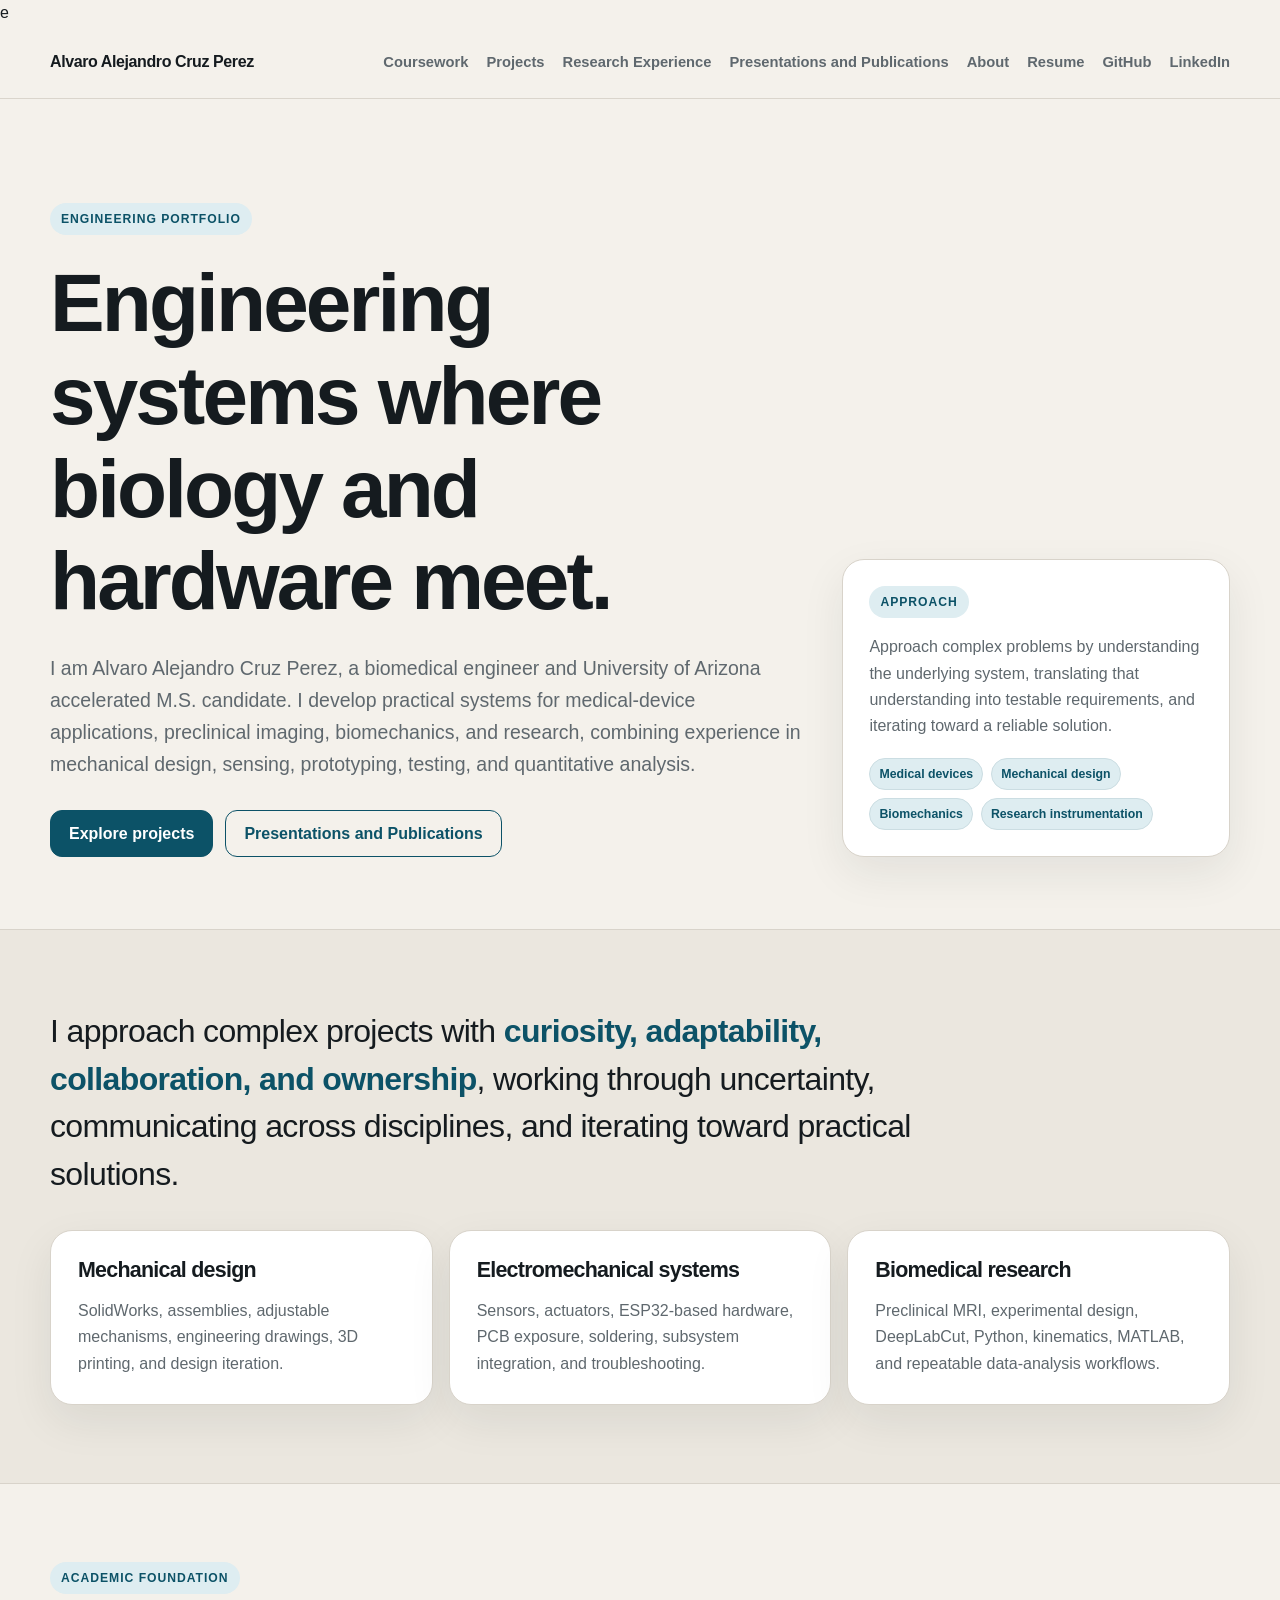
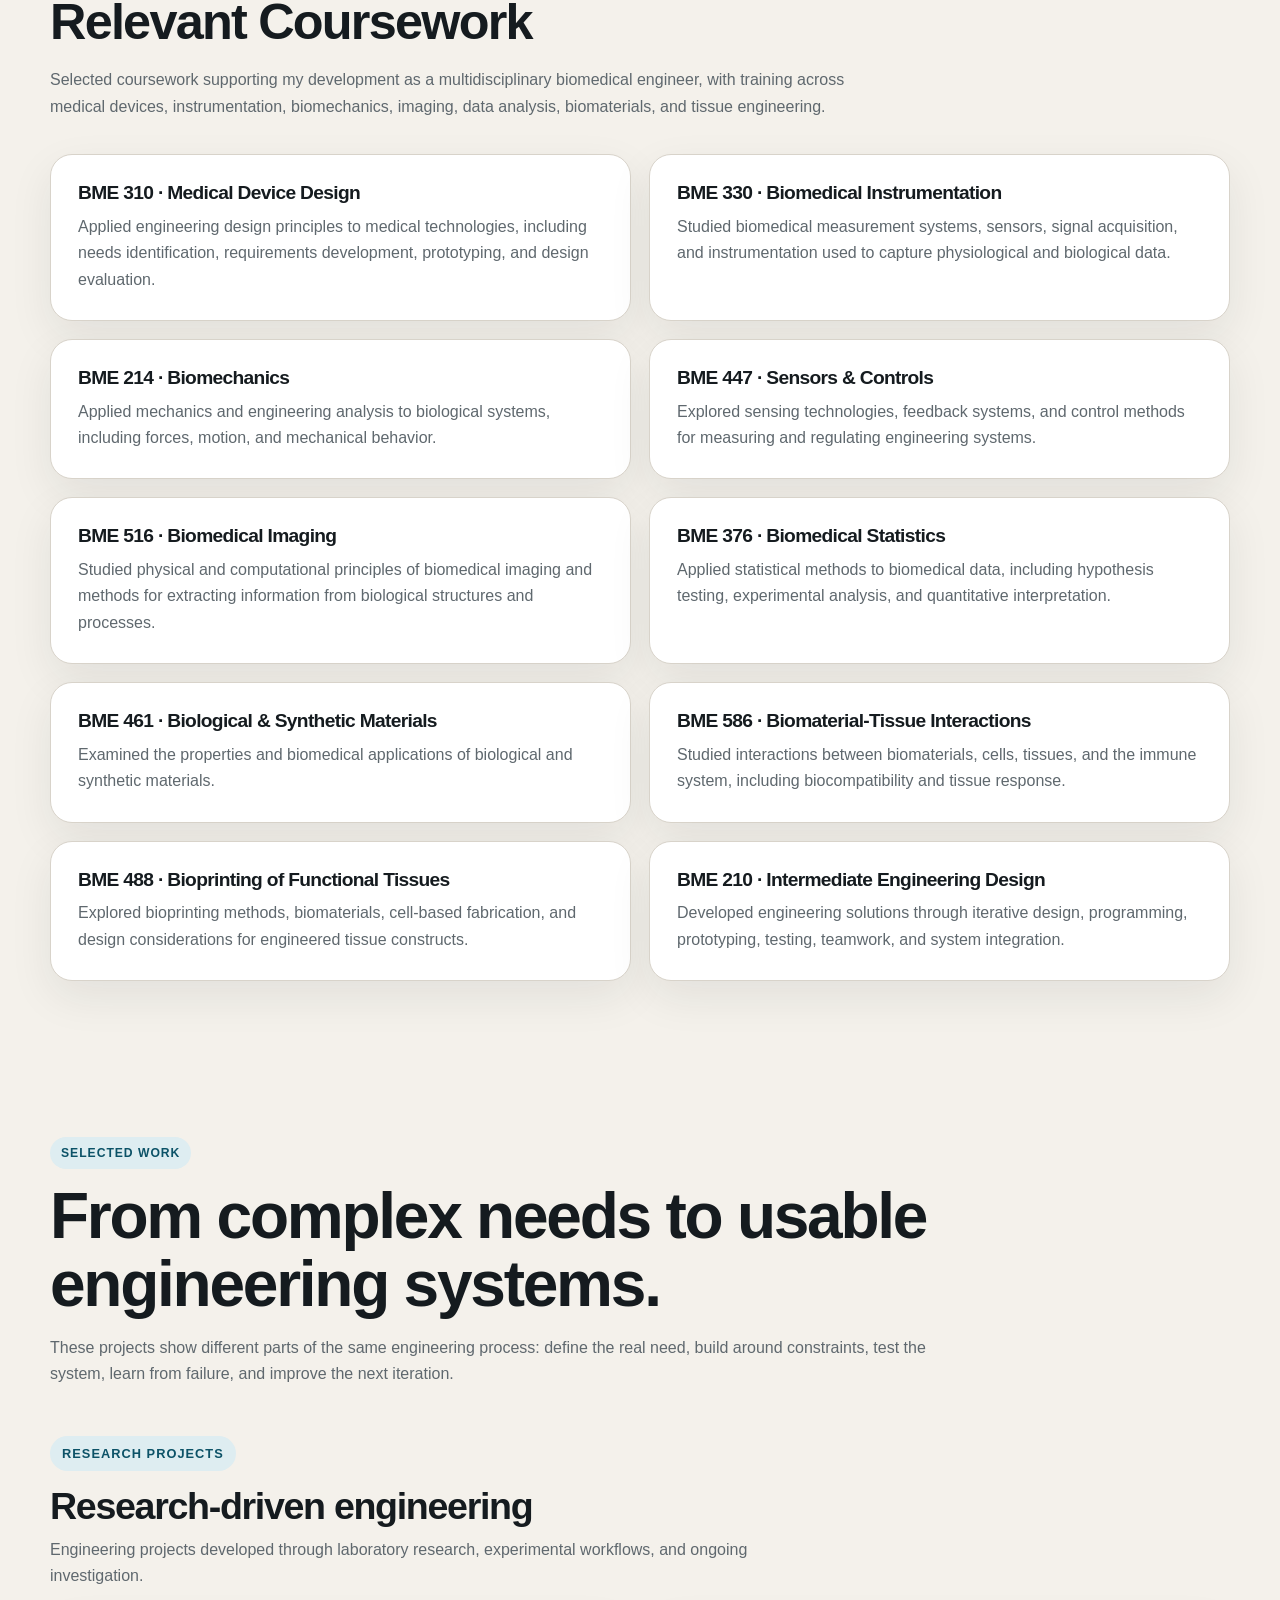
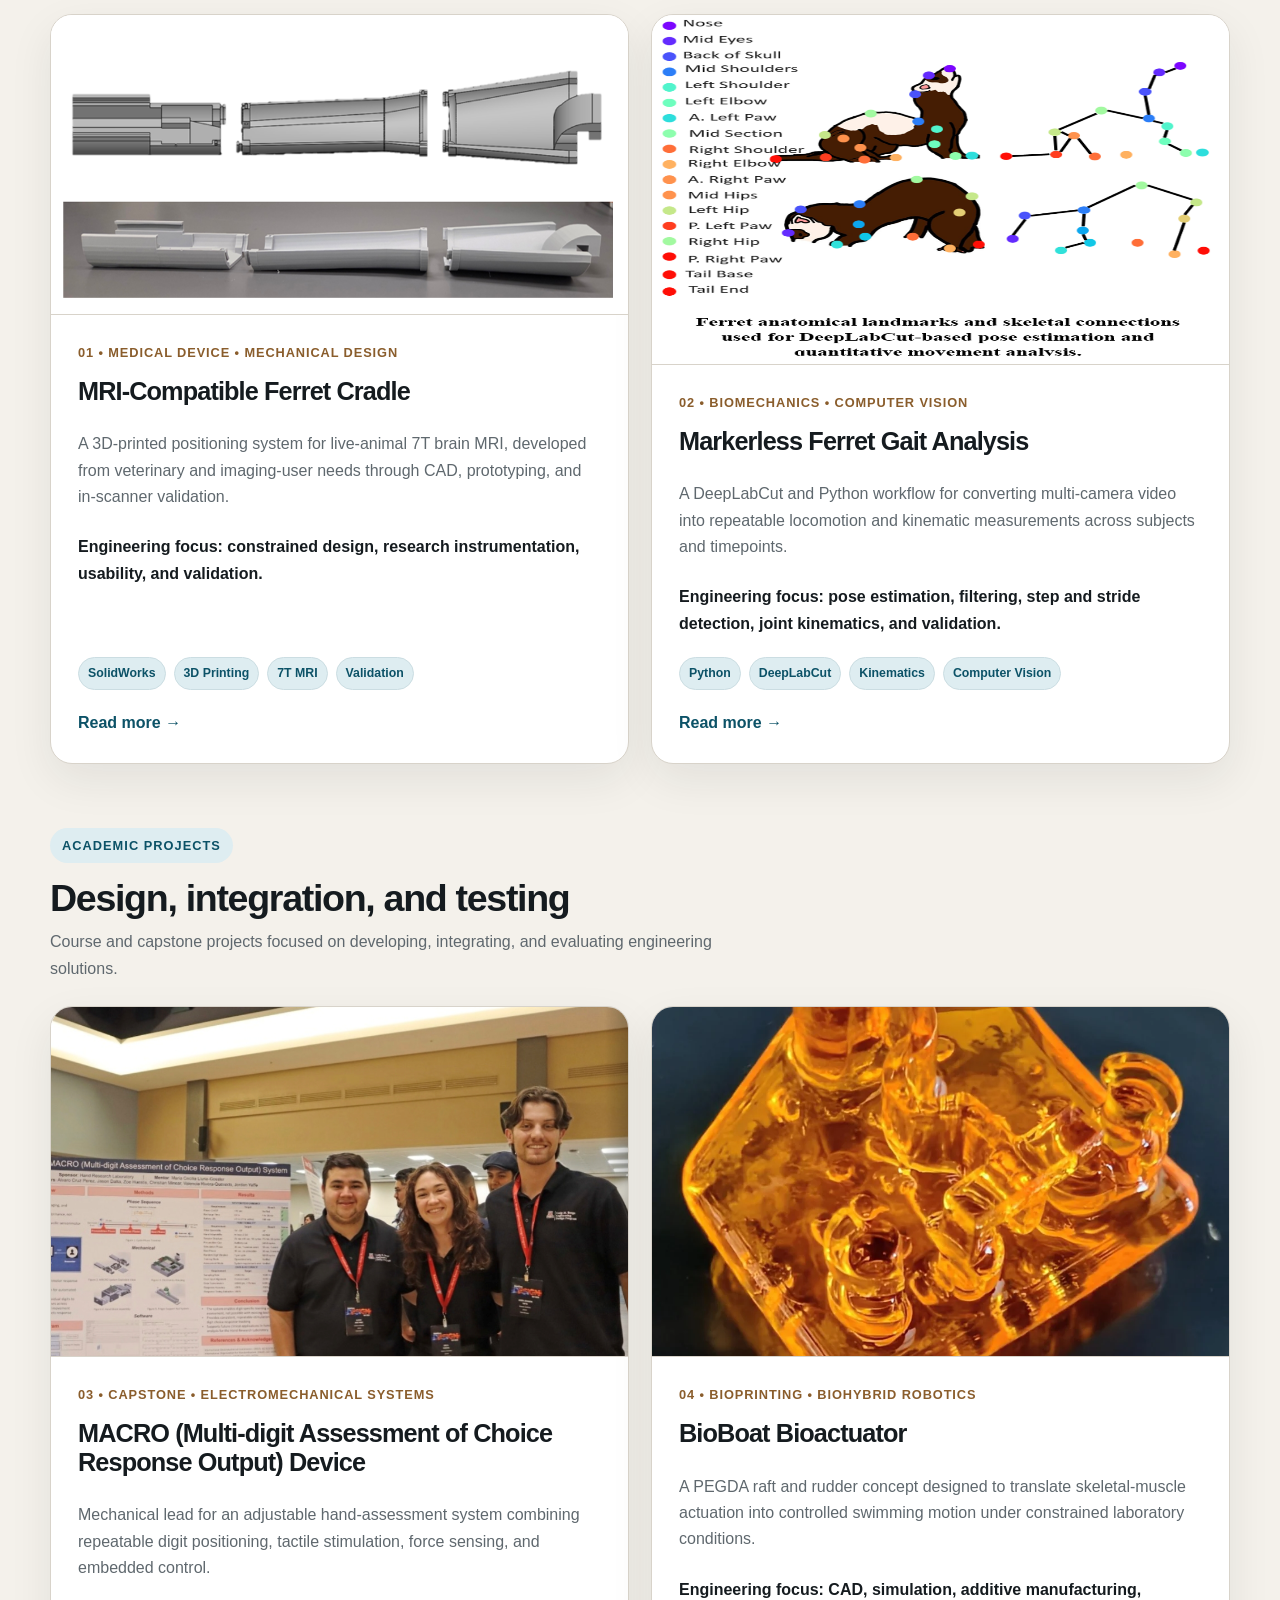
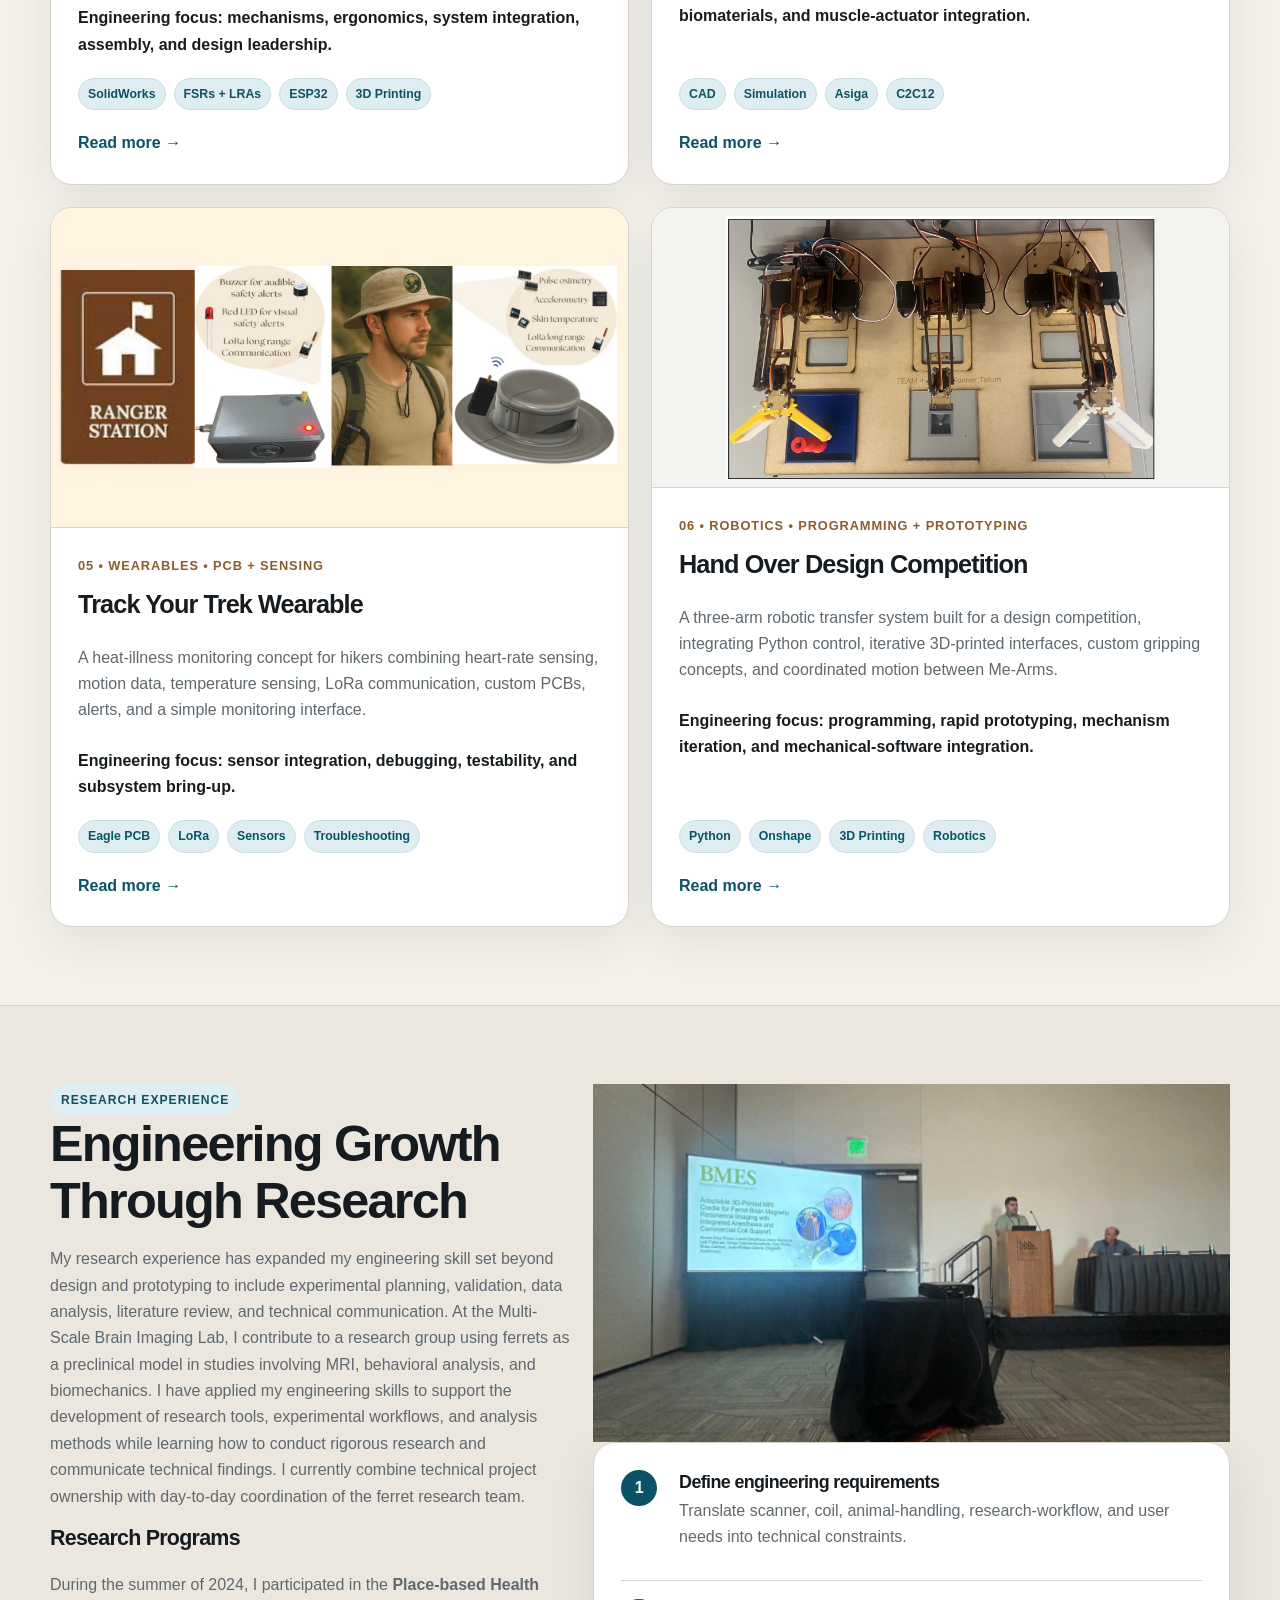
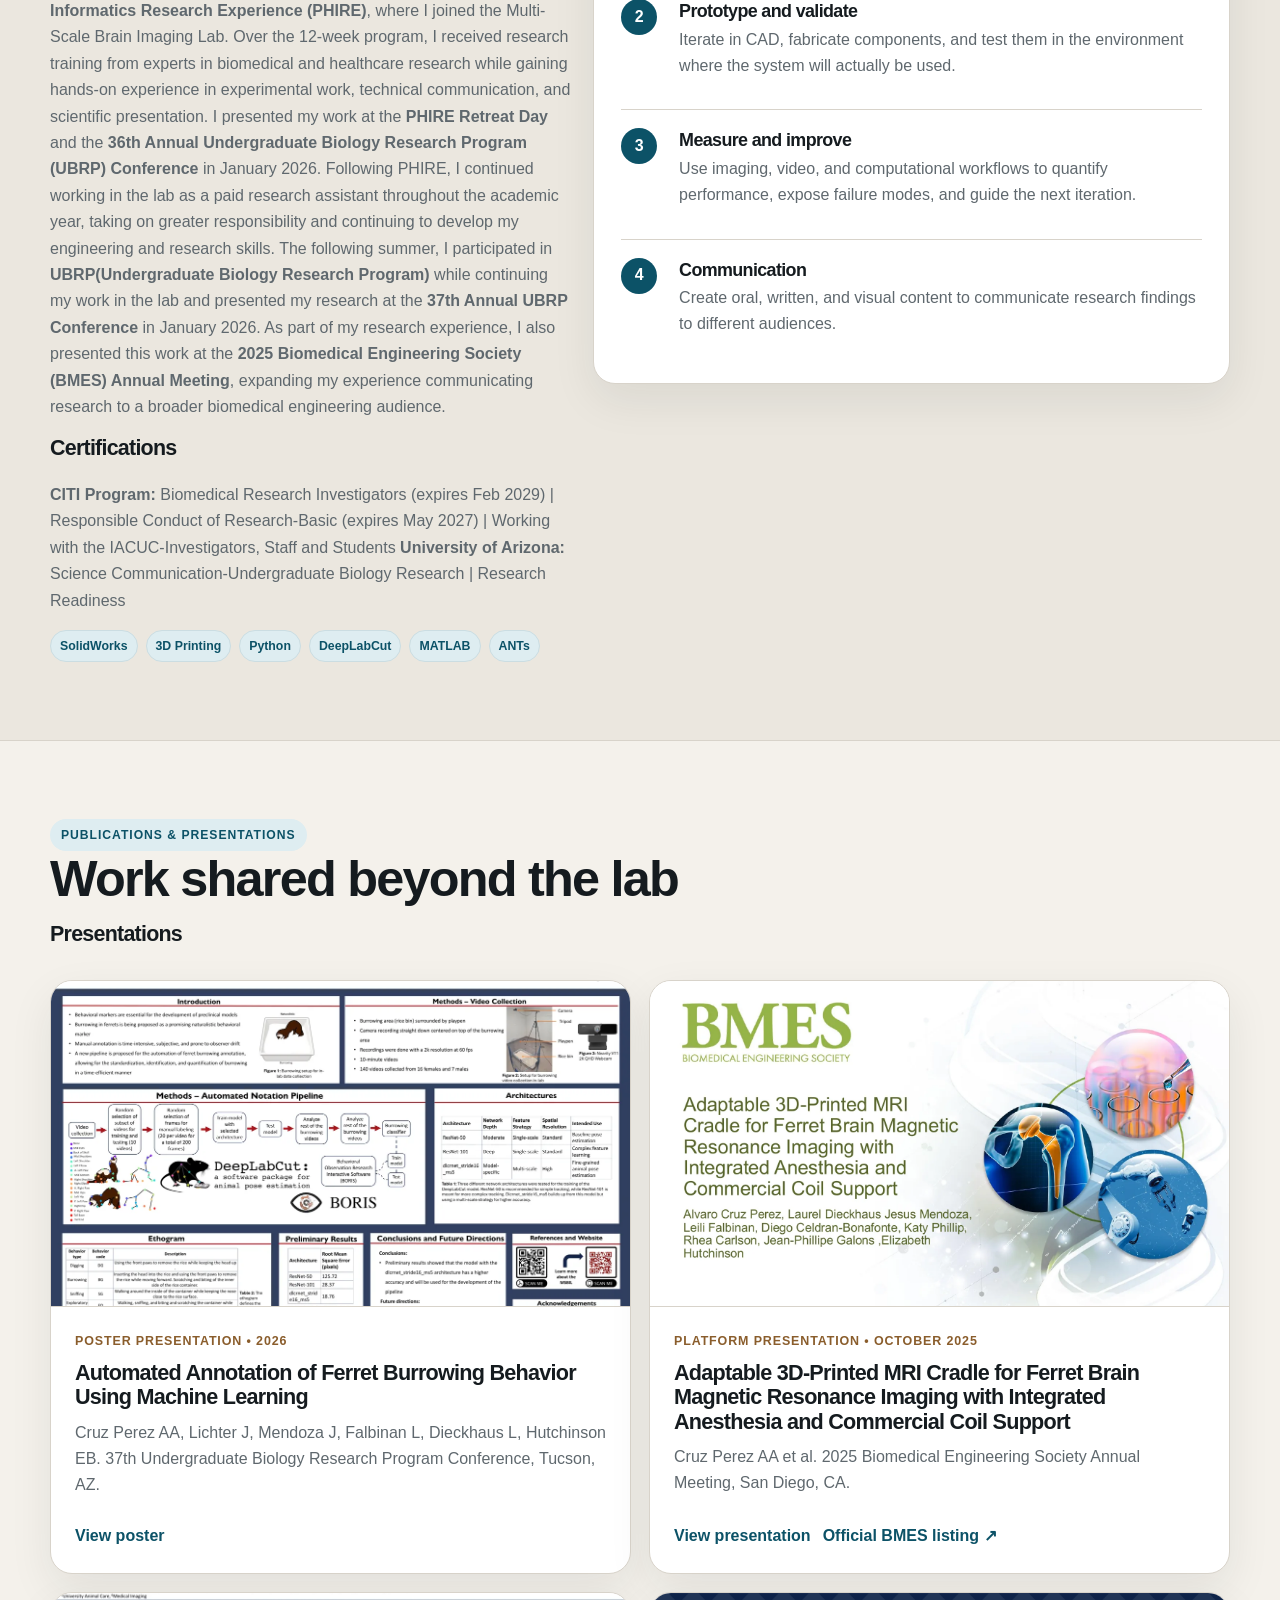
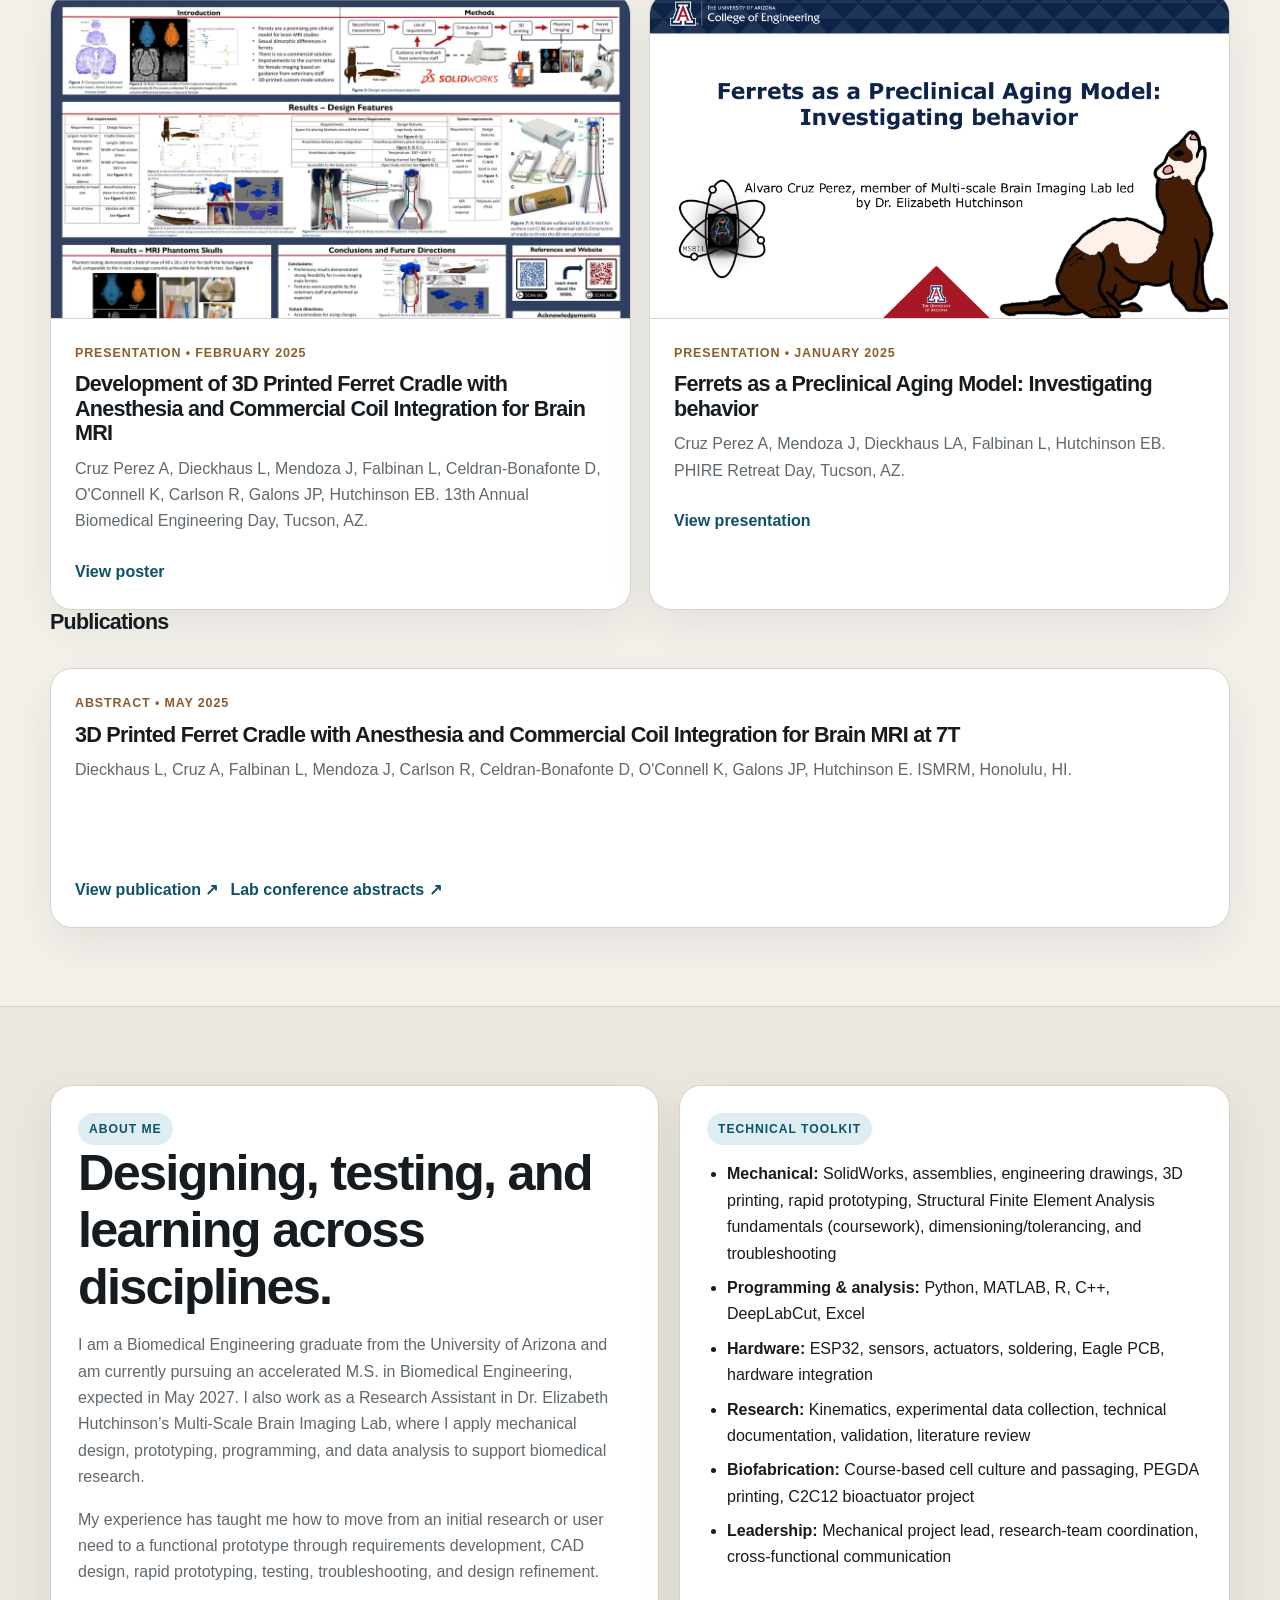
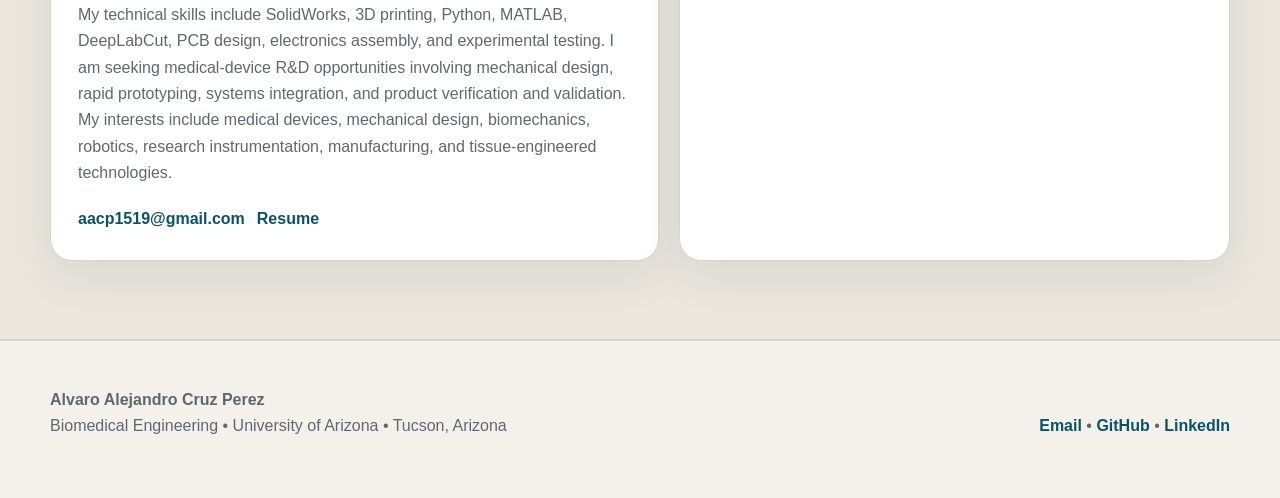
==== commit ef2b9fff: "Update index.html" ====
--- a/index.html
+++ b/index.html
@@ -37,7 +37,7 @@
       </p>
       <div class="actions">
         <a class="button" href="#projects">Explore projects</a>
-        <a class="button secondary" href="#outputs">Research outputs</a>
+        <a class="button secondary" href="#outputs">Presentations and Publications</a>
       </div>
     </div>
     <aside class="hero-panel" aria-label="Current engineering focus">
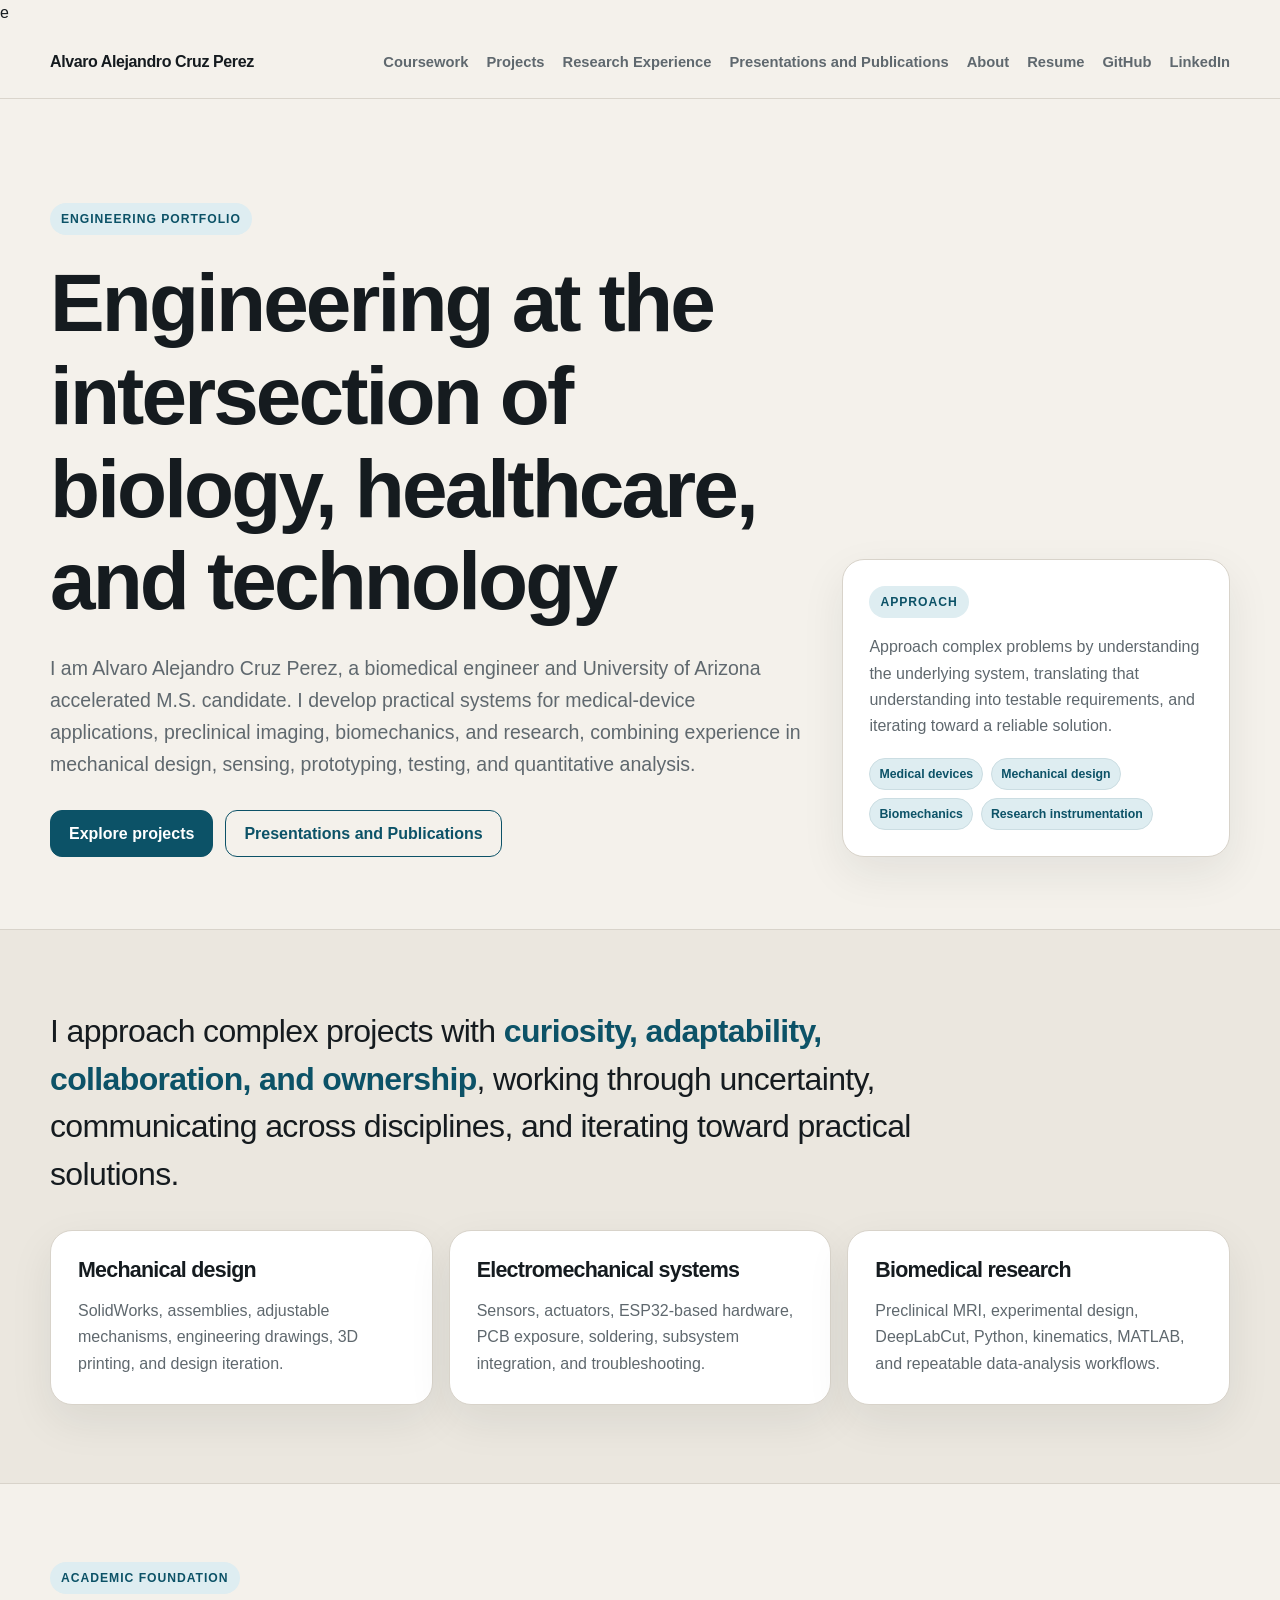
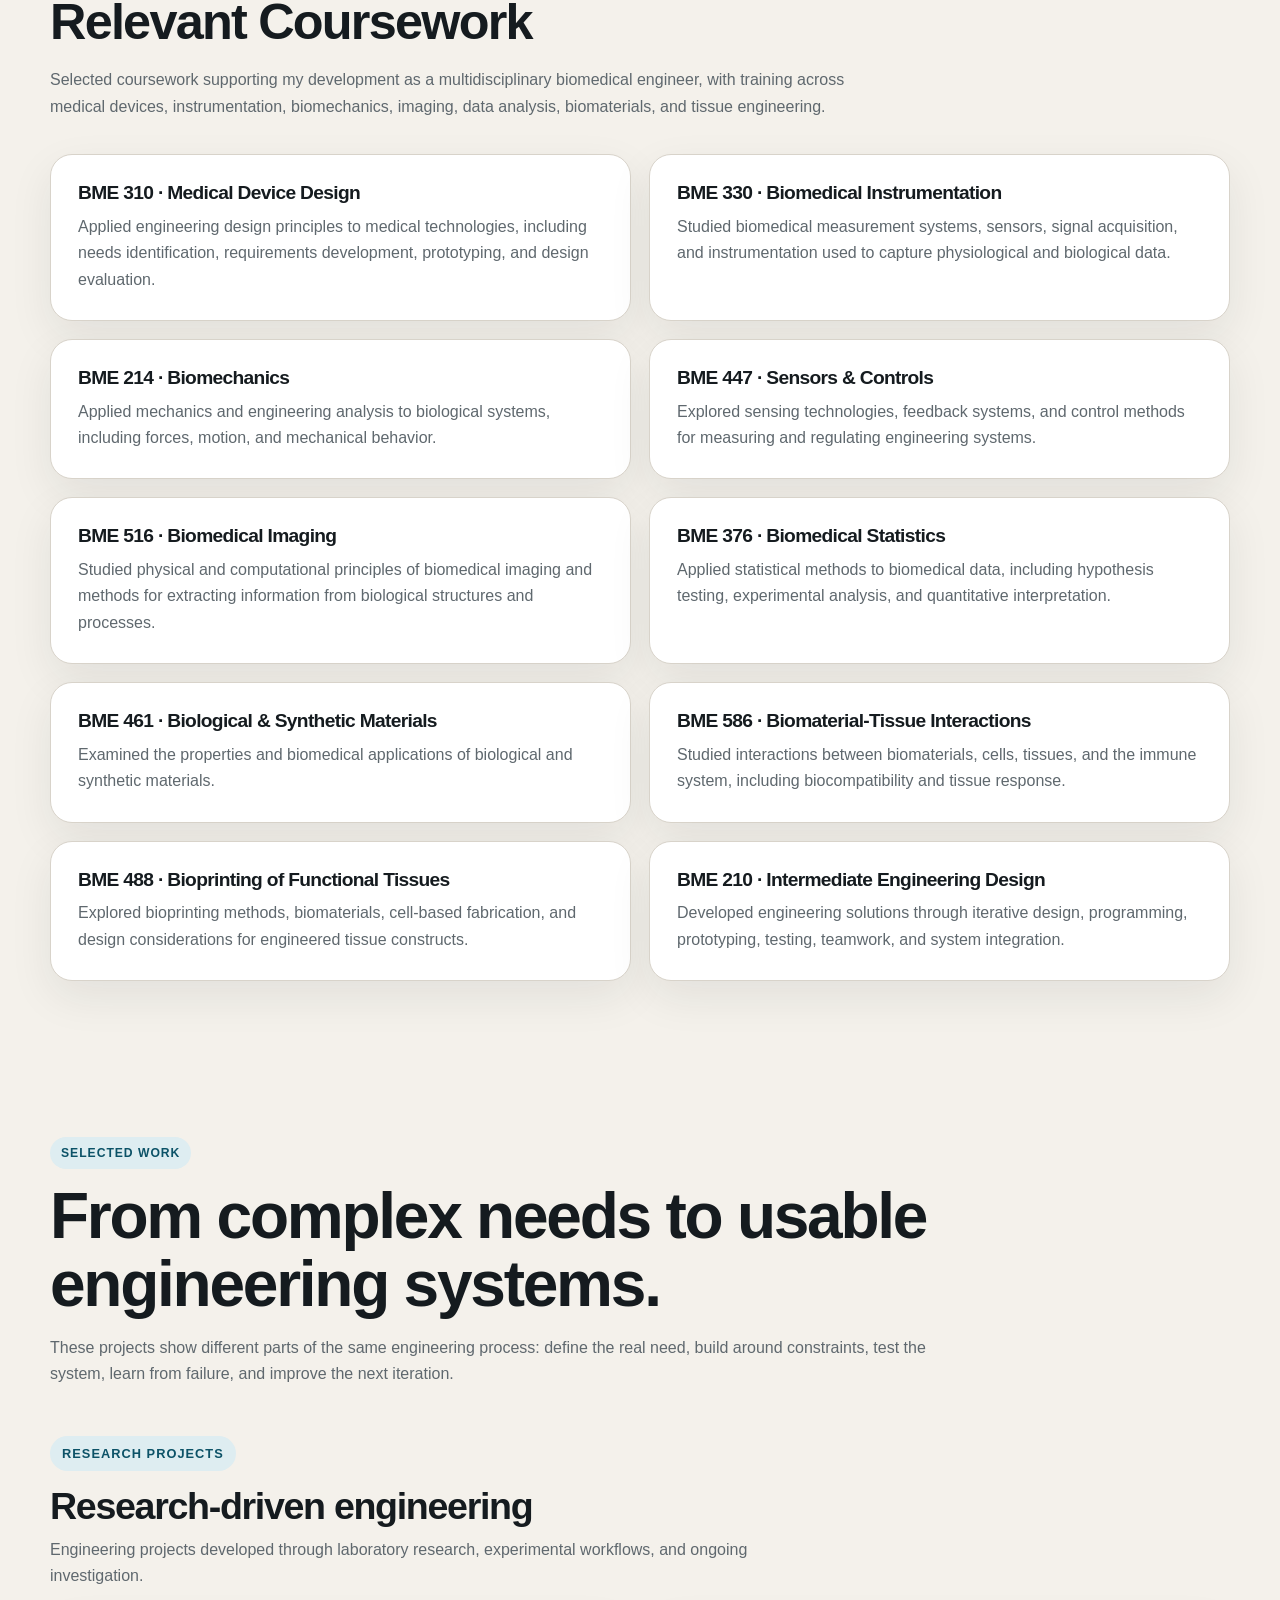
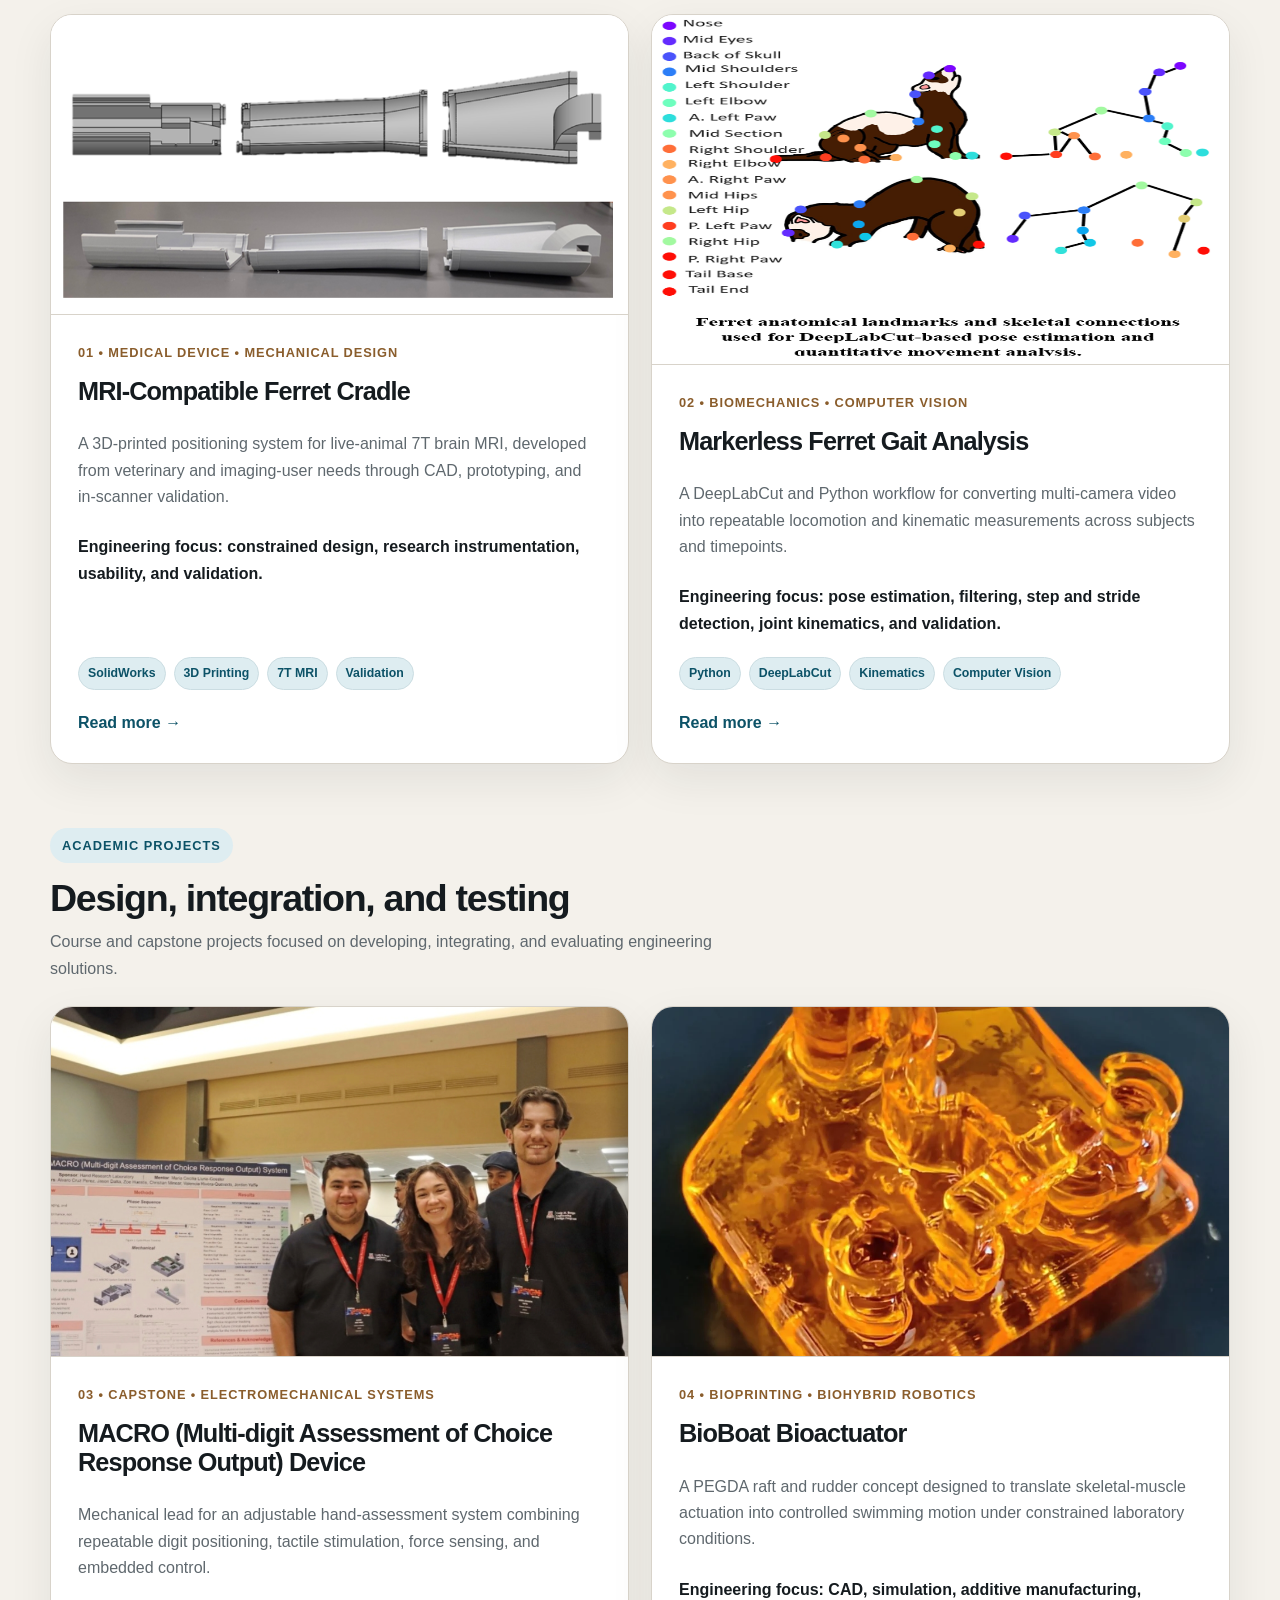
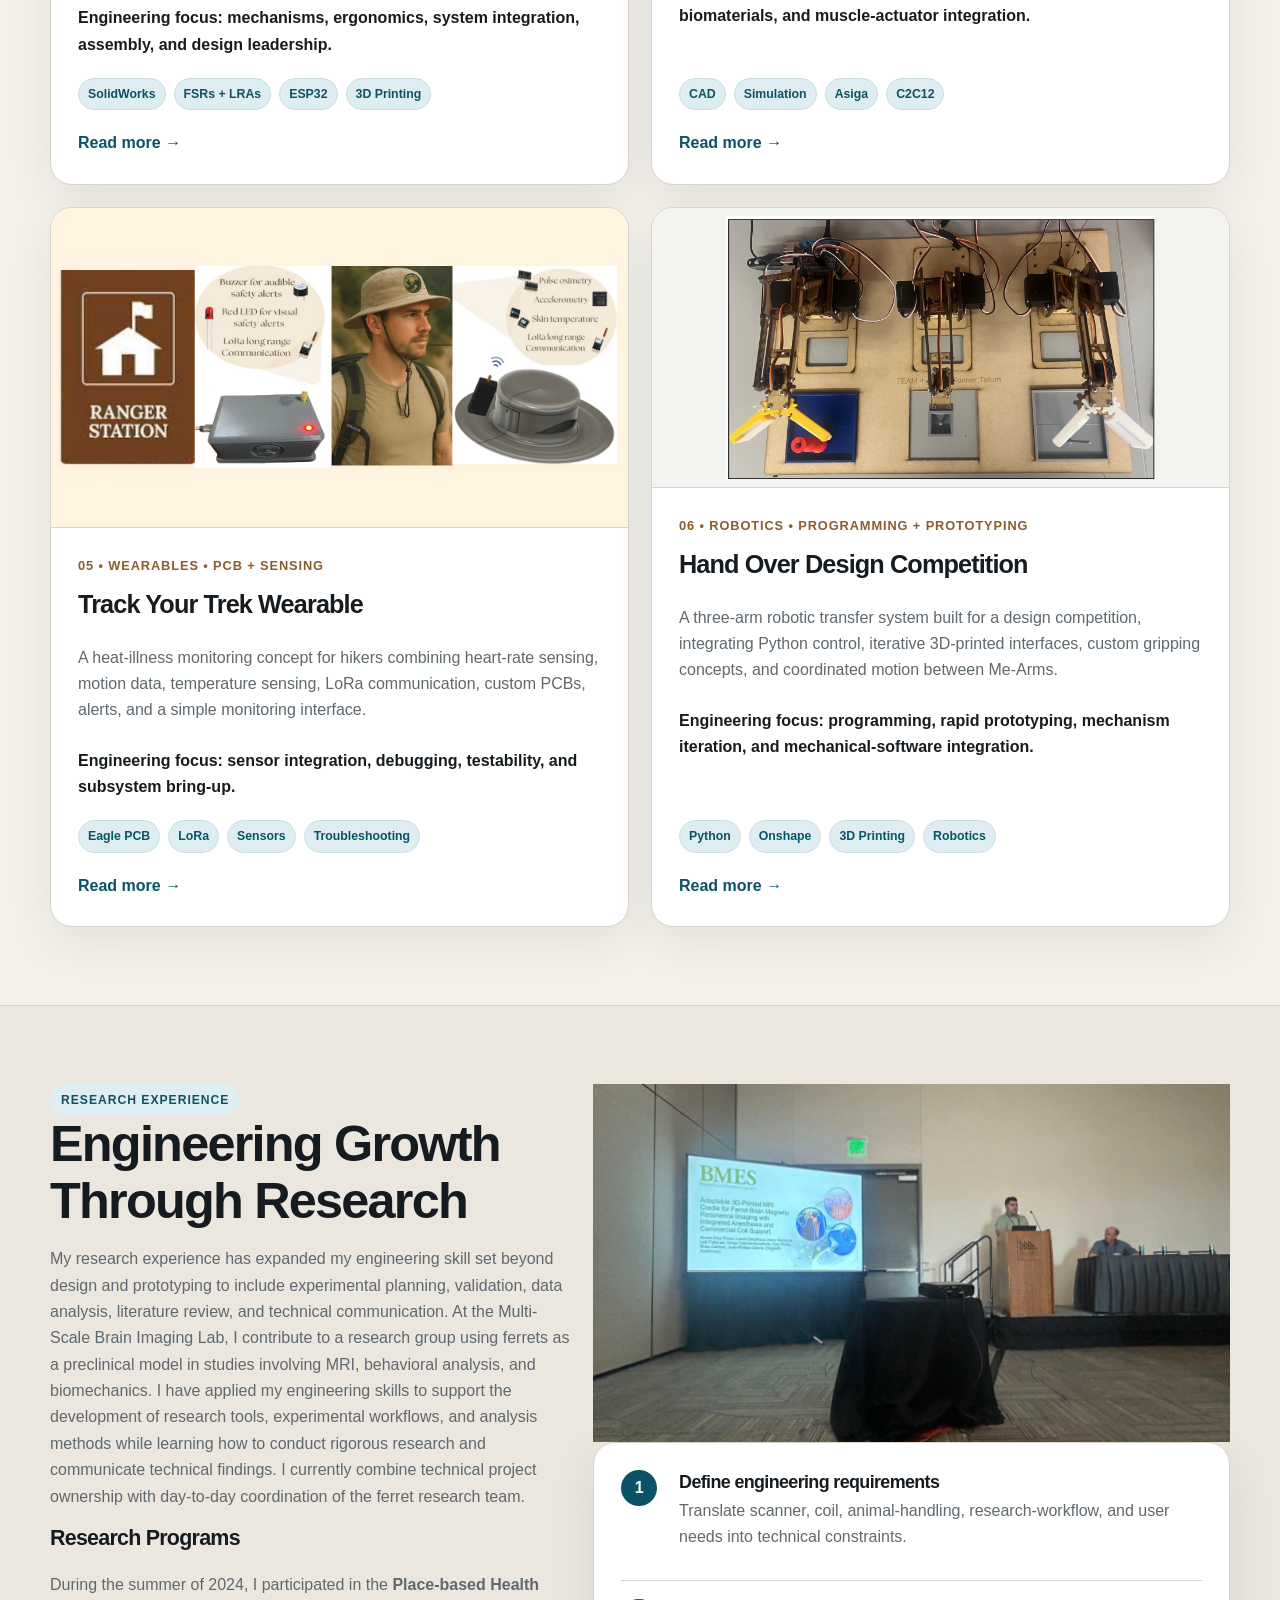
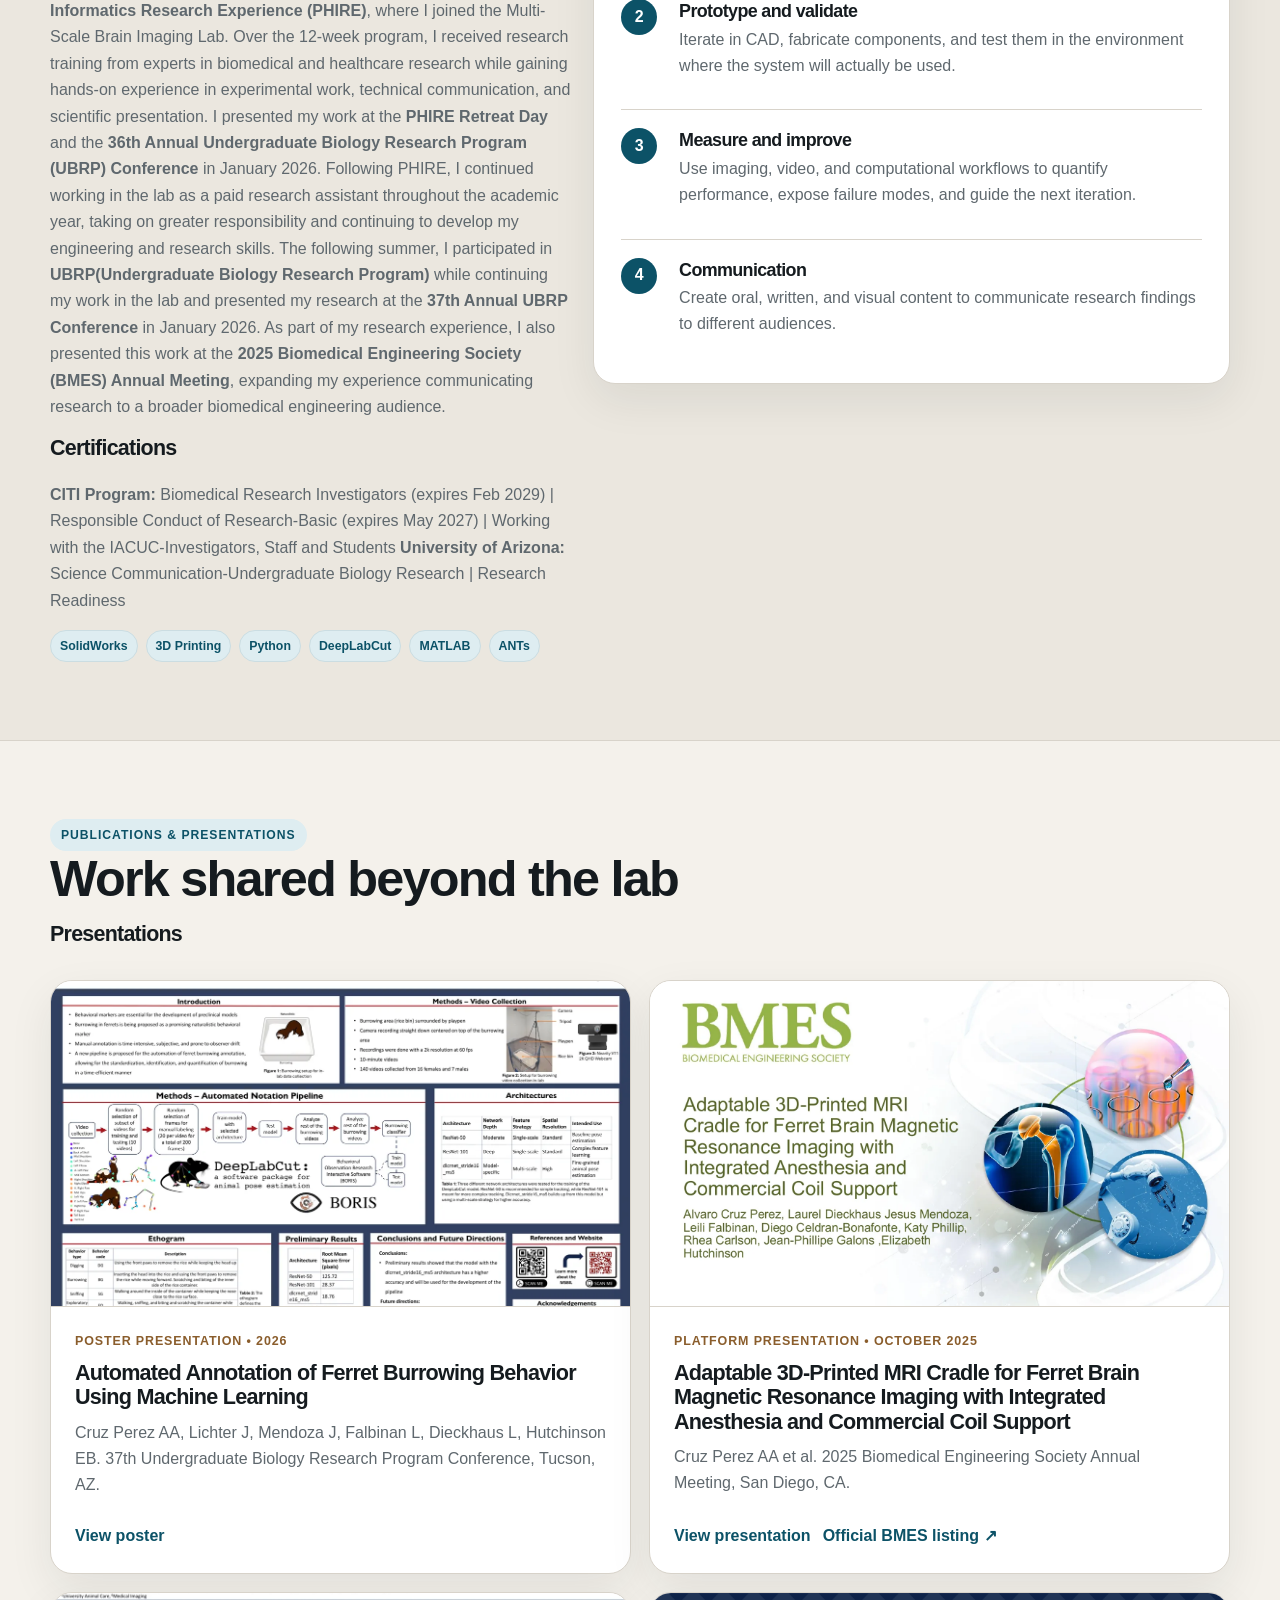
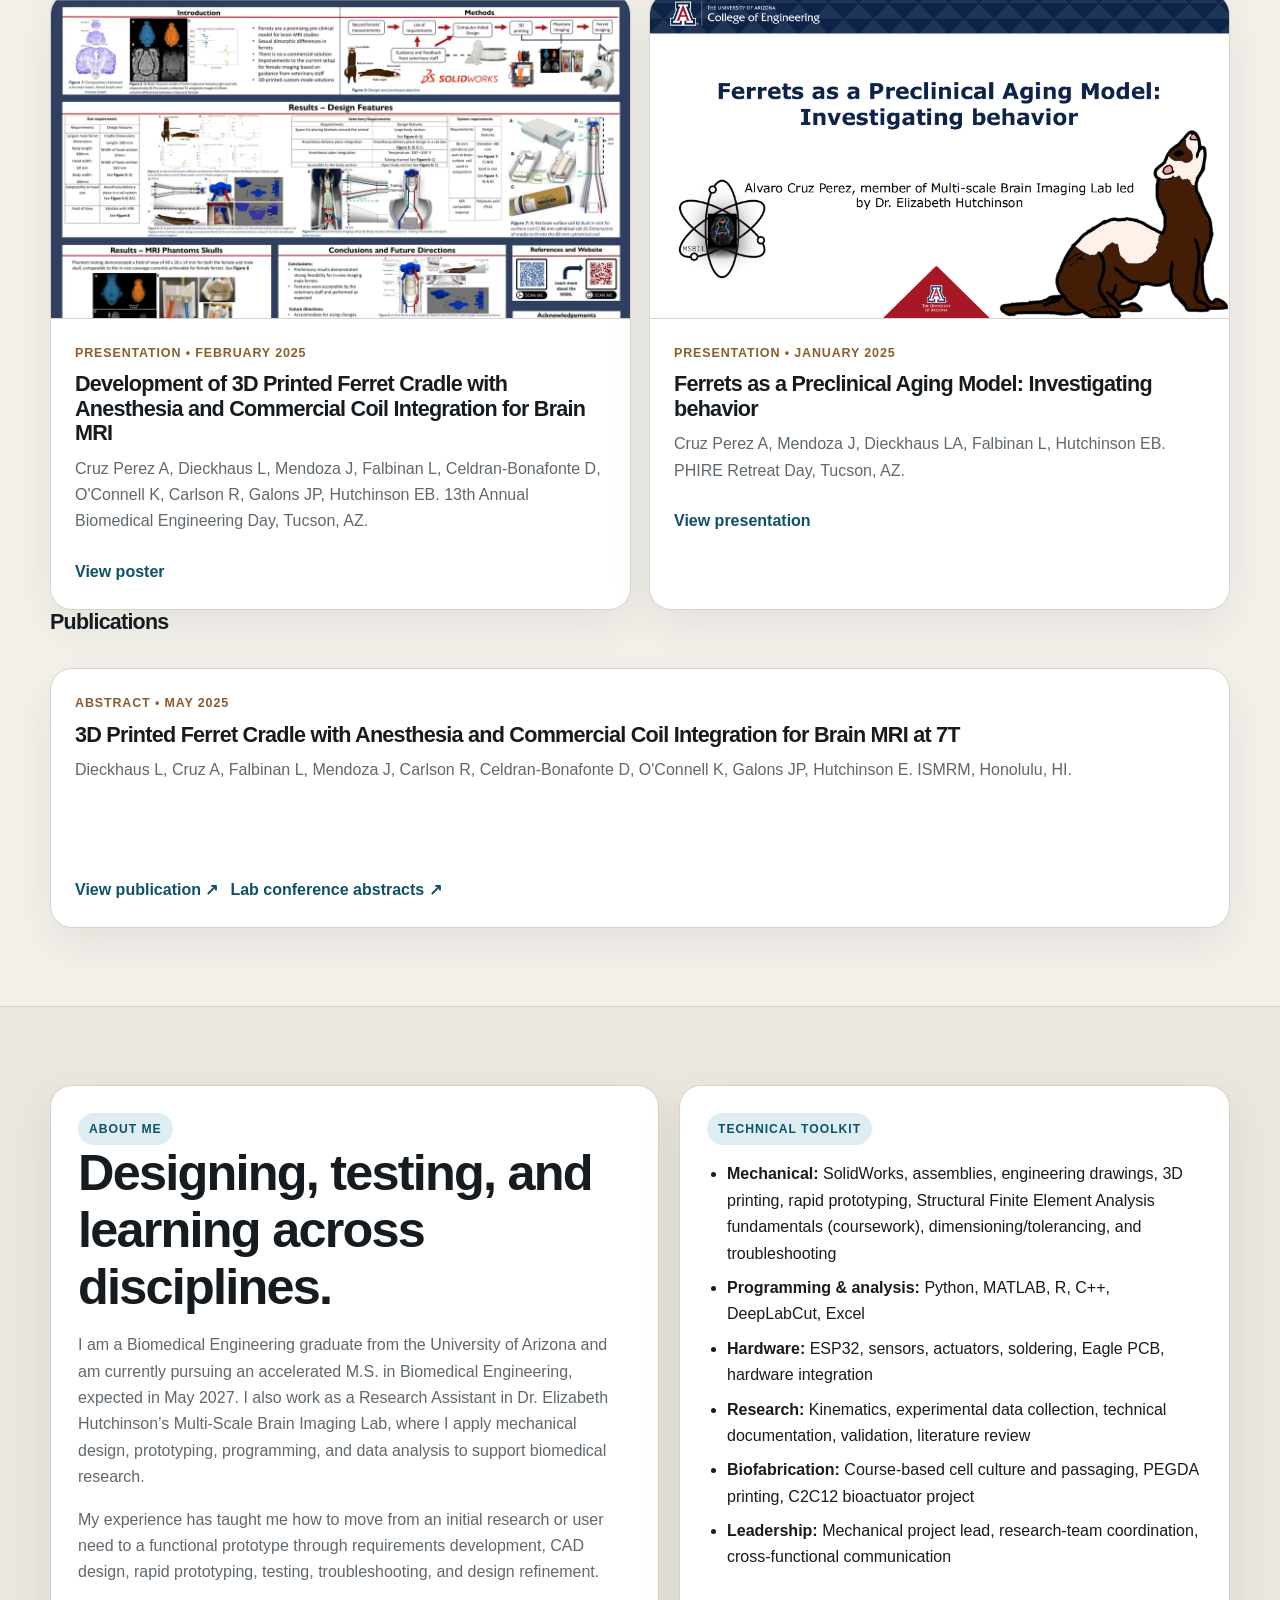
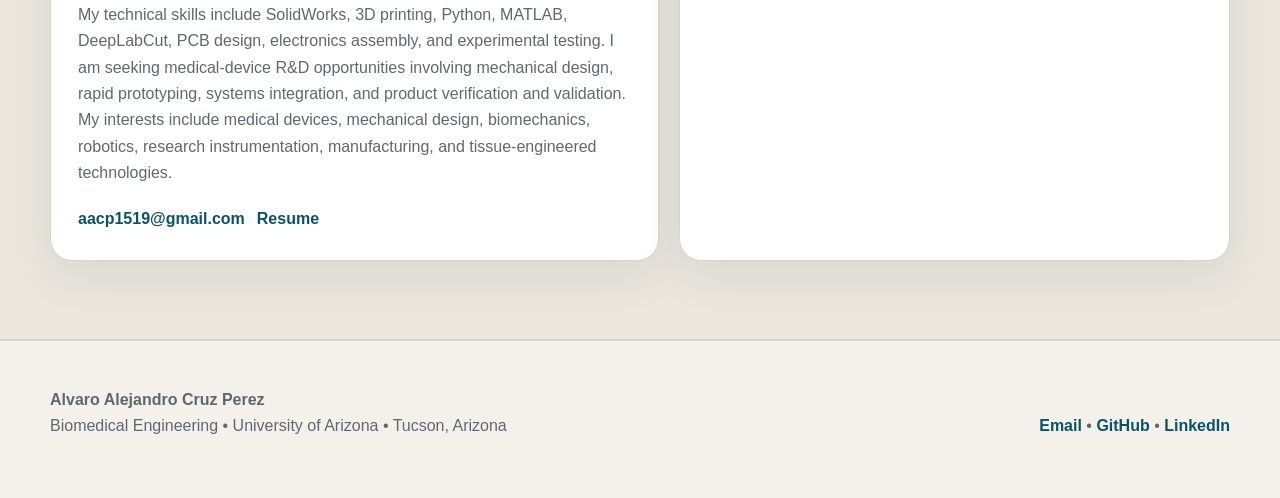
==== commit 39b78911: "Update index.html" ====
--- a/index.html
+++ b/index.html
@@ -4,7 +4,7 @@
   <meta charset="utf-8">
   <meta name="viewport" content="width=device-width, initial-scale=1">
   <meta name="description" content="Biomedical engineering portfolio of Alvaro Cruz Perez: medical devices, mechanical design, research instrumentation, biomechanics, prototyping, and quantitative analysis.">
-  <title>Alvaro Alejandro Cruz Perez | Biomedical Engineering Portfolio</title>
+  <title>Alvaro Alejandro Cruz Perez | Engineering Portfolio</title>
   <link rel="stylesheet" href="assets/styles.css">
 </head>
 <body>
@@ -29,7 +29,7 @@
   <div class="container hero-grid">
     <div>
       <span class="eyebrow">Engineering Portfolio</span>
-      <h1>Engineering systems where biology and hardware meet.</h1>
+      <h1>Engineering at the intersection of biology, healthcare, and technology</h1>
       <p class="hero-copy">
         I am Alvaro Alejandro Cruz Perez, a biomedical engineer and University of Arizona accelerated M.S. candidate.
         I develop practical systems for medical-device applications, preclinical imaging, biomechanics, and research, 
